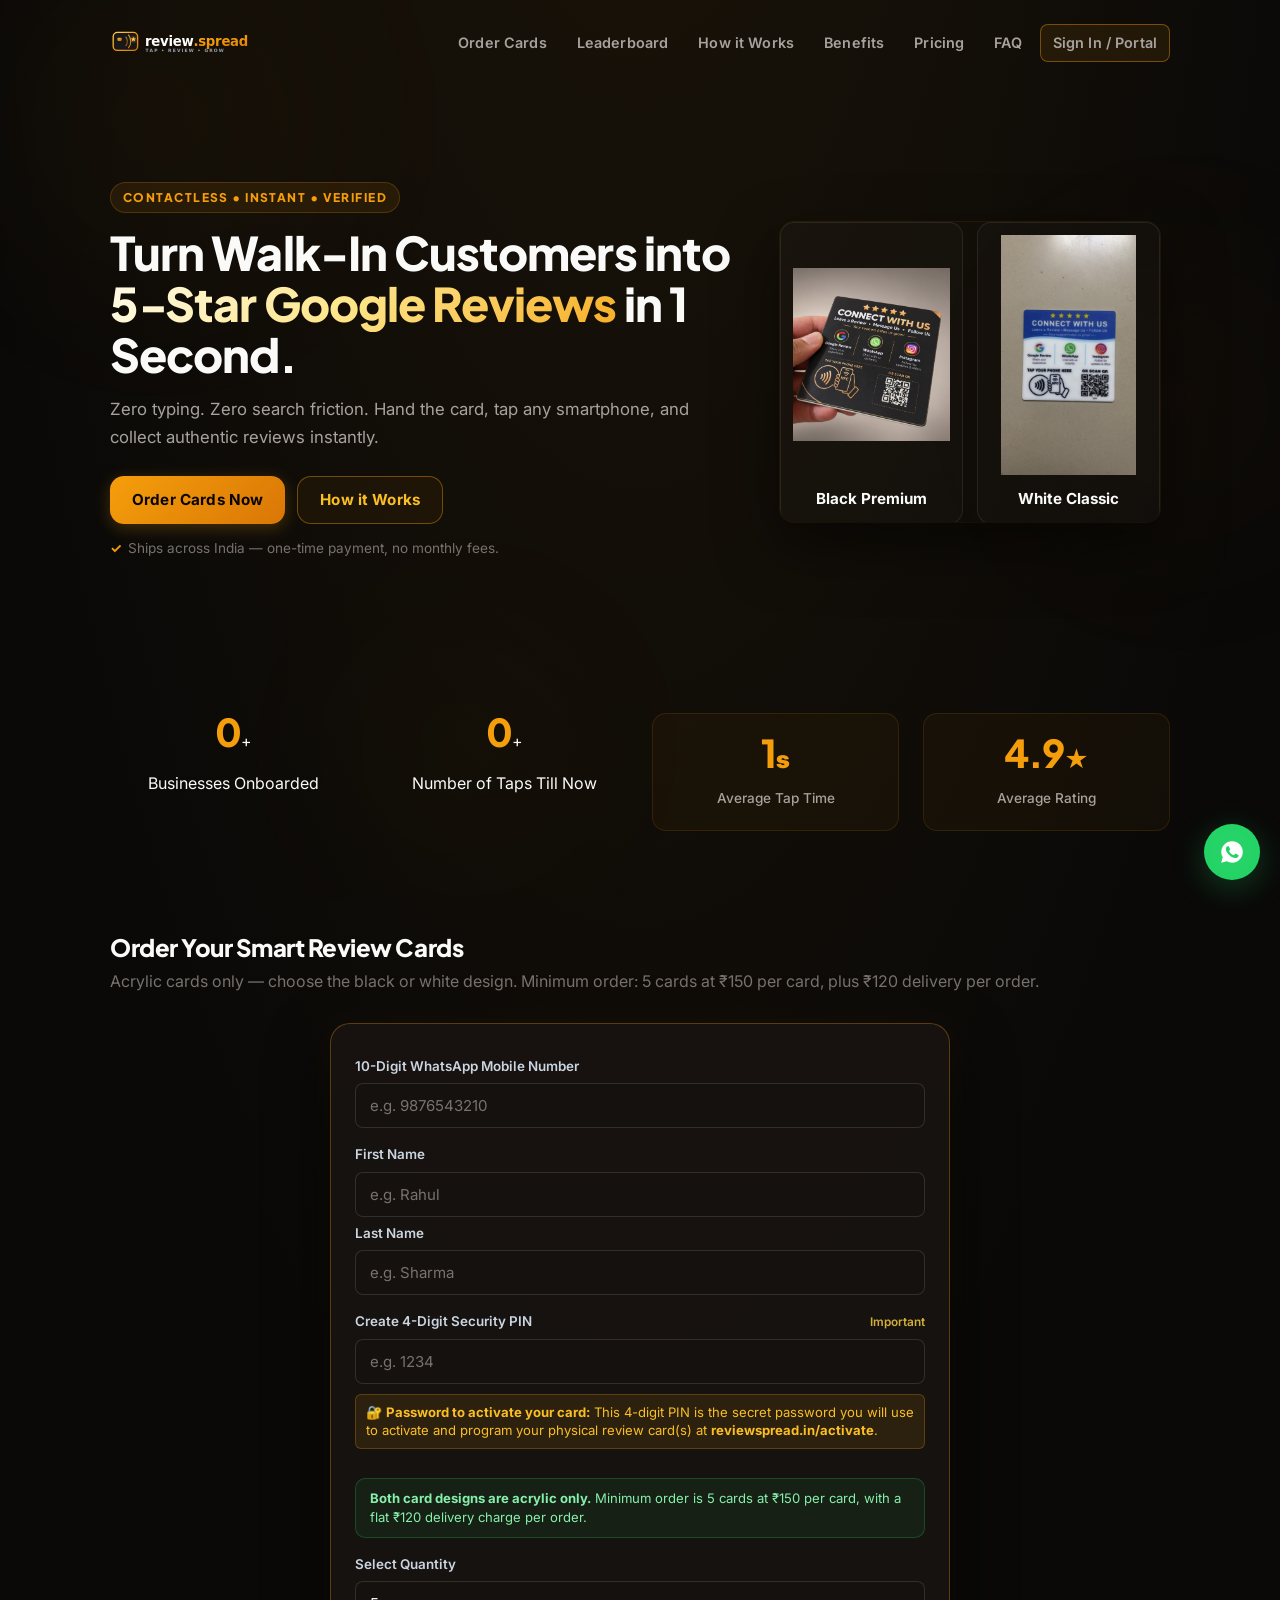
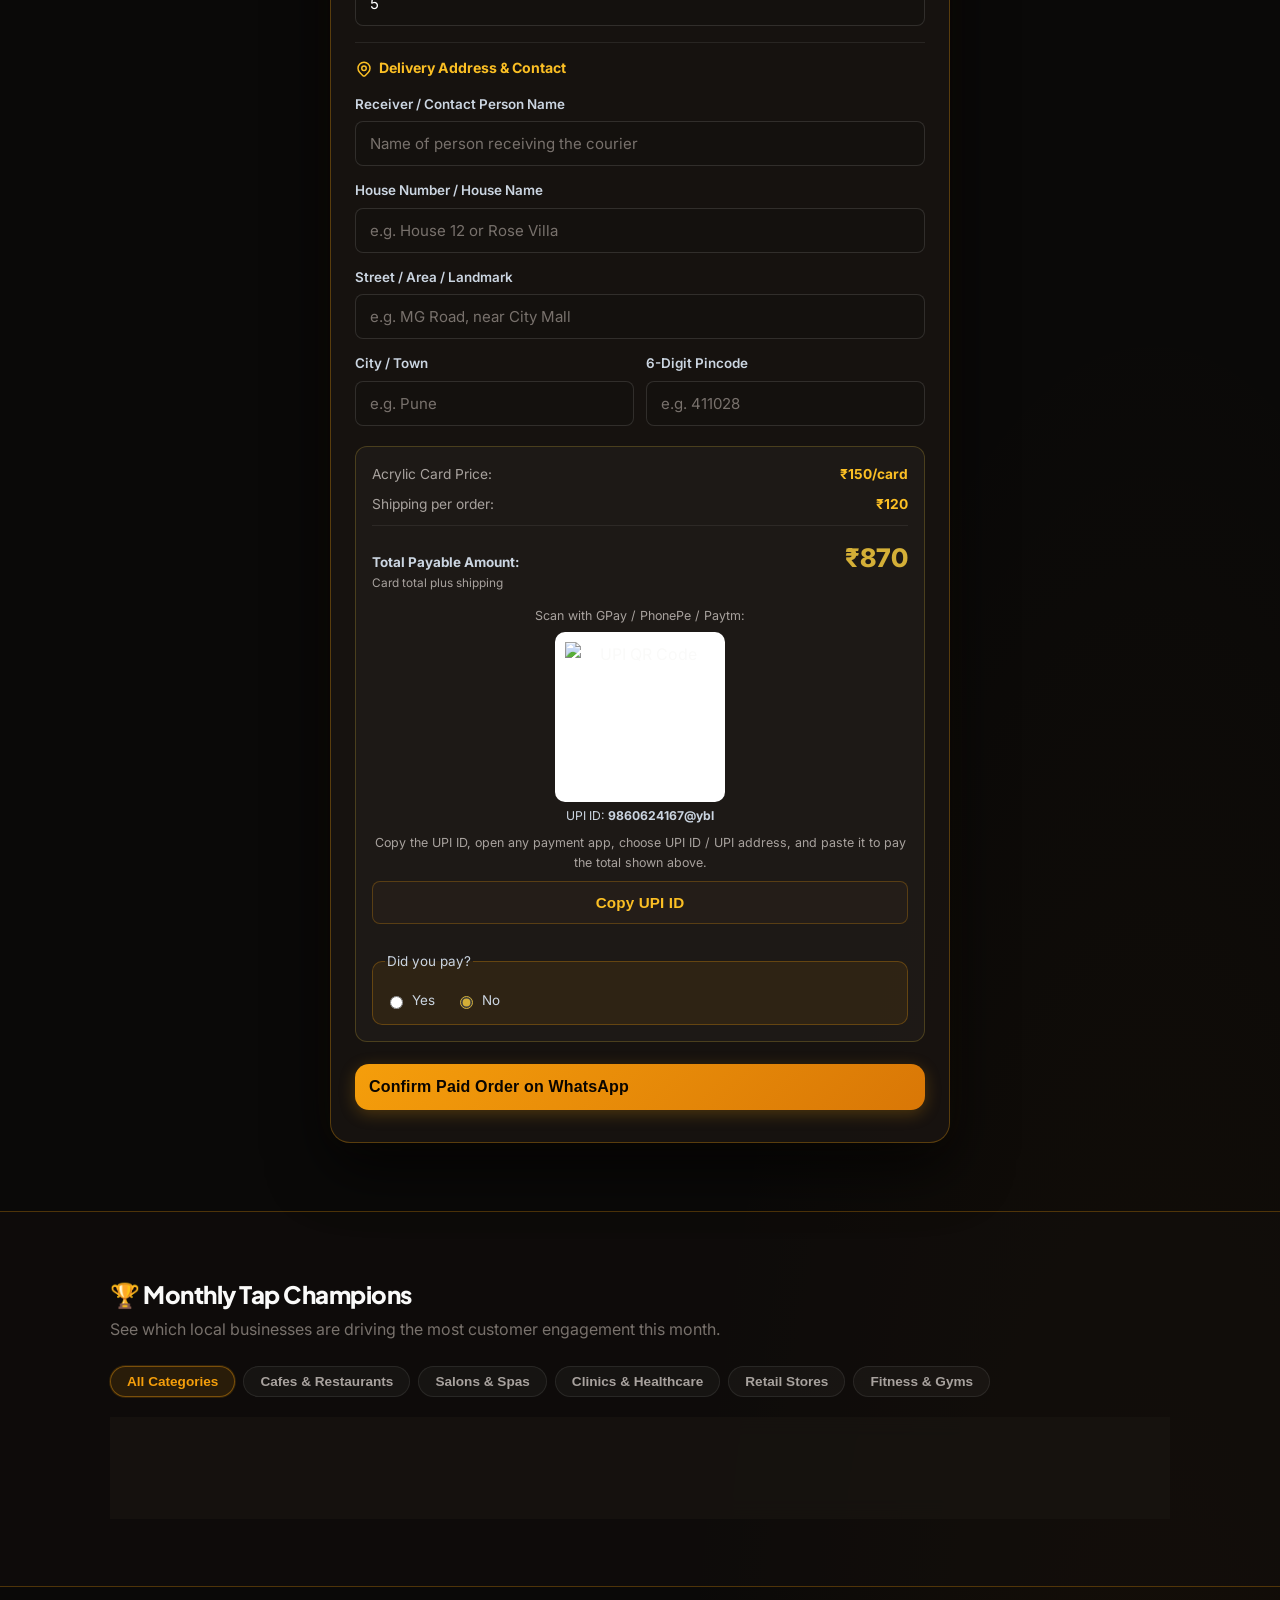
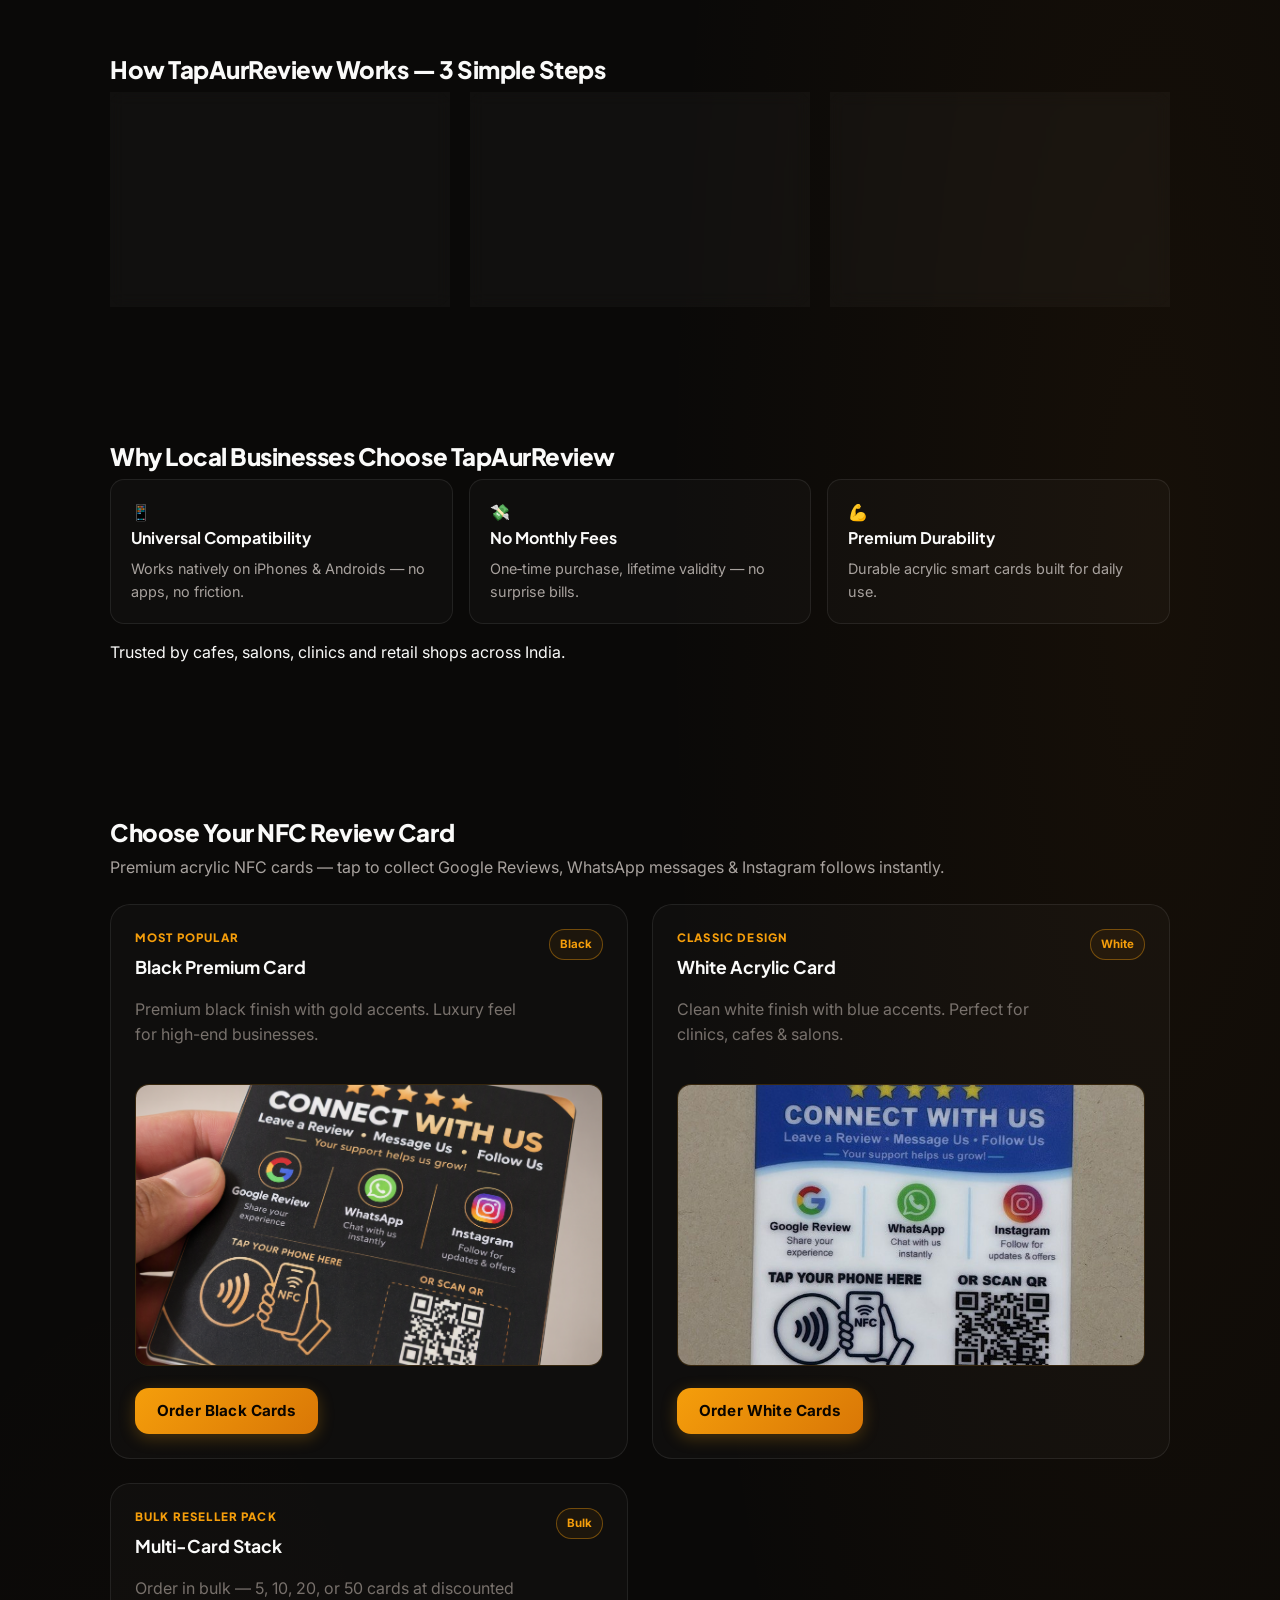
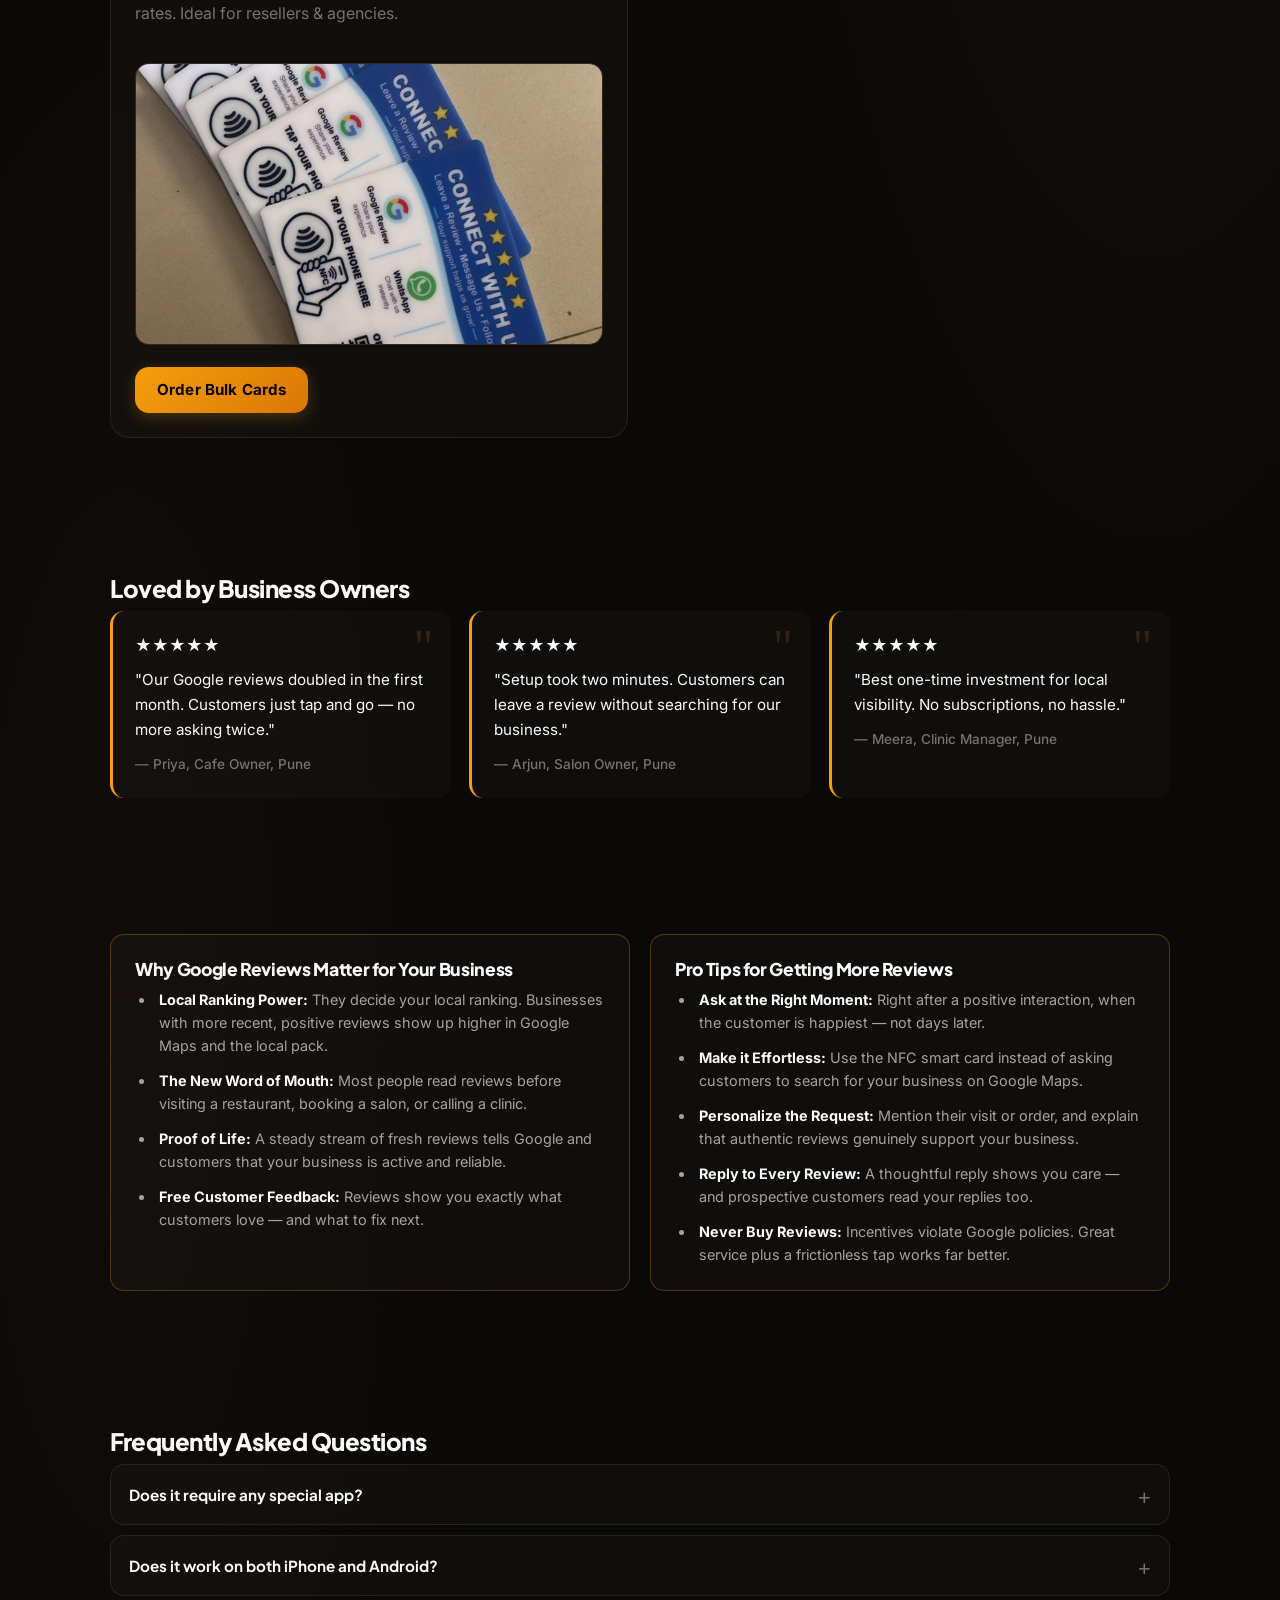
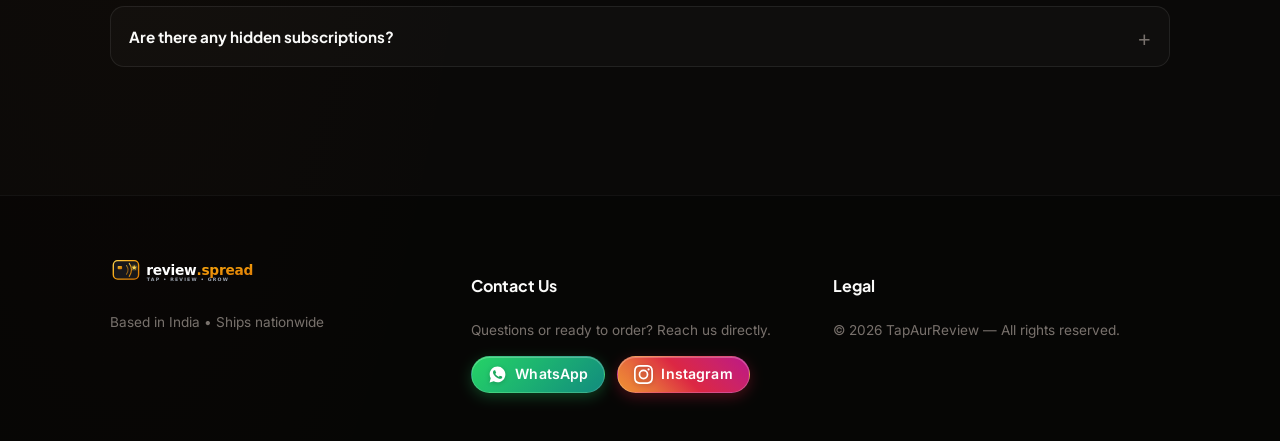
==== index.html @ edf014c9 "initial setup" ====
<!doctype html>
<html lang="en">
<head>
  <meta charset="utf-8" />
  <meta name="viewport" content="width=device-width,initial-scale=1" />
  <title>review.spread — Tap. Review. Spread.</title>
  <meta name="description" content="Contactless NFC smart cards that help customers leave Google Reviews in seconds. One-time purchase, works on iPhone & Android." />

  <!-- Google Fonts: Plus Jakarta Sans + Inter -->
  <link rel="preconnect" href="https://fonts.googleapis.com">
  <link rel="preconnect" href="https://fonts.gstatic.com" crossorigin>
  <link href="https://fonts.googleapis.com/css2?family=Plus+Jakarta+Sans:wght@400;600;700;800;900&family=Inter:wght@400;500;600;700&display=swap" rel="stylesheet">
  <link rel="stylesheet" href="css/styles.css?v=6">
  <link rel="icon" href="/assets/favicon.svg" type="image/svg+xml">

  <!-- Social / SEO -->
  <meta property="og:title" content="review.spread — Tap. Review. Spread." />
  <meta property="og:description" content="Contactless NFC smart cards for local businesses to get instant Google reviews." />
  <meta property="og:image" content="assets/black_card.webp" />
  <meta name="theme-color" content="#030712">
  <script src="/js/config.js"></script>
</head>
<body>
  <div class="bg-blobs" aria-hidden="true">
    <span class="blob blob-a"></span>
    <span class="blob blob-b"></span>
    <span class="blob blob-c"></span>
  </div>

  <header id="site-header" class="header" role="banner">
    <div class="container header-inner">
      <a class="logo" href="#hero" aria-label="review.spread — Tap. Review. Spread.">
        <img src="/assets/reviewspread-logo.svg" alt="review.spread" class="logo-img">
      </a>

      <nav class="nav" aria-label="Main navigation">
        <button id="nav-toggle" class="nav-toggle" aria-expanded="false" aria-label="Toggle menu">
          <span class="hamburger"></span>
        </button>

        <ul class="nav-list" id="nav-list">
          <li><a href="#order">Order Cards</a></li>
          <li><a href="#leaderboard">Leaderboard</a></li>
          <li><a href="#how-it-works">How it Works</a></li>
          <li><a href="#benefits">Benefits</a></li>
          <li><a href="#pricing">Pricing</a></li>
          <li><a href="#faq">FAQ</a></li>
          <li><a class="btn btn-cta" id="contact-cta" href="/reseller">Sign In / Portal</a></li>
        </ul>
      </nav>
    </div>
  </header>

  <main id="main" class="main">
    <!-- HERO -->
    <section id="hero" class="hero">
      <div class="container hero-grid">
        <div class="hero-content">
          <p class="eyebrow">Contactless • Instant • Verified</p>
          <h1 class="hero-title">Turn Walk-In Customers into <span class="gradient-text">5‑Star Google Reviews</span> in 1 Second.</h1>
          <p class="hero-lead">Zero typing. Zero search friction. Hand the card, tap any smartphone, and collect authentic reviews instantly.</p>
          
          <div class="hero-ctas">
            <a class="btn btn-primary" id="hero-order" href="#order">Order Cards Now</a>
            <a class="btn btn-outline" href="#how-it-works">How it Works</a>
          </div>

          <p class="micro">Ships across India — one-time payment, no monthly fees.</p>
        </div>

        <div class="hero-banner">
          <div class="card-showcase card-showcase--hero" aria-label="NFC Review Card previews">
            <div class="card-showcase-slide">
              <img src="assets/black_card.webp" alt="Black premium NFC review card held in hand">
              <strong>Black Premium</strong>
            </div>
            <div class="card-showcase-slide">
              <img src="assets/photo_2026-11-19_19-10-09.jpg" alt="White acrylic NFC review card">
              <strong>White Classic</strong>
            </div>
          </div>
        </div>
      </div>
    </section>

    <!-- STATS -->
    <section class="section stats">
      <div class="container stats-grid">
        <div>
          <span class="stat-number" id="stat-biz" data-target="0">0</span><span>+</span>
          <p>Businesses Onboarded</p>
        </div>
        <div>
          <span class="stat-number" id="stat-taps" data-target="0">0</span><span>+</span>
          <p>Number of Taps Till Now</p>
        </div>
        <div class="stat reveal">
          <span class="stat-number" data-target="1">0</span><span class="stat-suffix">s</span>
          <p>Average Tap Time</p>
        </div>
        <div class="stat reveal">
          <span class="stat-number" data-target="4.9" data-decimal="1">0</span><span class="stat-suffix">★</span>
          <p>Average Rating</p>
        </div>
      </div>
    </section>

    <!-- DIRECT ORDER CARD SECTION (ACRYLIC CARDS + SHIPPING) -->
    <section id="order" class="section order" style="padding-top: 10px;">
      <div class="container">
        <h2 class="reveal">Order Your Smart Review Cards</h2>
        <p class="muted reveal">Acrylic cards only — choose the black or white design. Minimum order: 5 cards at ₹150 per card, plus ₹120 delivery per order.</p>

        <div class="card reveal" style="max-width: 620px; margin: 28px auto 0; background: rgba(24, 20, 17, 0.92); border: 1px solid rgba(245, 158, 11, 0.3); border-radius: 20px; padding: 32px 24px; box-shadow: 0 24px 60px rgba(0, 0, 0, 0.7), 0 0 35px rgba(245, 158, 11, 0.05);">
          
          <form id="homeOrderForm" style="display: grid; gap: 16px; text-align: left;">
            
            <div style="display: flex; flex-direction: column; gap: 6px;">
              <label style="font-size: 0.84rem; font-weight: 600; color: #cbd5e1;">10-Digit WhatsApp Mobile Number</label>
              <input type="tel" id="orderCustPhone" placeholder="e.g. 9876543210" maxlength="10" required style="width: 100%; background: #14110e; border: 1px solid rgba(255, 255, 255, 0.12); border-radius: 8px; padding: 12px 14px; color: #fff; font-size: 0.94rem; outline: none;">
              <!-- Live Database Verification Message -->
              <div id="phoneFeedback" style="font-size: 0.82rem; font-weight: 600; display: none; margin-top: 2px;"></div>
            </div>

            <div id="groupName" style="display: flex; flex-direction: column; gap: 6px;">
              <label for="orderCustFirstName" style="font-size: 0.84rem; font-weight: 600; color: #cbd5e1;">First Name</label>
              <input type="text" id="orderCustFirstName" placeholder="e.g. Rahul" autocomplete="given-name" required style="width: 100%; background: #14110e; border: 1px solid rgba(255, 255, 255, 0.12); border-radius: 8px; padding: 12px 14px; color: #fff; font-size: 0.94rem; outline: none;">
              <label for="orderCustLastName" style="font-size: 0.84rem; font-weight: 600; color: #cbd5e1;">Last Name</label>
              <input type="text" id="orderCustLastName" placeholder="e.g. Sharma" autocomplete="family-name" required style="width: 100%; background: #14110e; border: 1px solid rgba(255, 255, 255, 0.12); border-radius: 8px; padding: 12px 14px; color: #fff; font-size: 0.94rem; outline: none;">
            </div>

            <!-- 4-Digit Security PIN (Hidden if verified reseller) -->
            <div id="groupPin" style="display: flex; flex-direction: column; gap: 6px;">
              <div style="display: flex; justify-content: space-between; align-items: baseline;">
                <label style="font-size: 0.84rem; font-weight: 600; color: #cbd5e1;">Create 4-Digit Security PIN</label>
                <span style="font-size: 0.74rem; color: #d4af37; font-weight: 600;">Important</span>
              </div>
              <input type="password" id="orderCustPin" placeholder="e.g. 1234" maxlength="4" inputmode="numeric" required style="width: 100%; background: #14110e; border: 1px solid rgba(255, 255, 255, 0.12); border-radius: 8px; padding: 12px 14px; color: #fff; font-size: 0.94rem; outline: none;">
              <p style="font-size: 0.82rem; color: #fbbf24; background: rgba(245, 158, 11, 0.1); border: 1px solid rgba(245, 158, 11, 0.25); border-radius: 6px; padding: 8px 10px; margin-top: 4px; line-height: 1.4;">
                🔐 <strong>Password to activate your card:</strong> This 4-digit PIN is the secret password you will use to activate and program your physical review card(s) at <strong>reviewspread.in/activate</strong>.
              </p>
            </div>

            <!-- Order pricing -->
            <div style="background: rgba(34, 197, 94, 0.08); border: 1px solid rgba(34, 197, 94, 0.25); border-radius: 10px; padding: 10px 14px; font-size: 0.82rem; color: #86efac; line-height: 1.45;">
              <strong>Both card designs are acrylic only.</strong> Minimum order is 5 cards at ₹150 per card, with a flat ₹120 delivery charge per order.
            </div>

            <div style="display: flex; flex-direction: column; gap: 6px;">
              <label style="font-size: 0.84rem; font-weight: 600; color: #cbd5e1;">Select Quantity</label>
              <input type="number" id="orderPackSelect" min="5" step="1" value="5" required style="width: 100%; background: #14110e; border: 1px solid rgba(255, 255, 255, 0.12); border-radius: 8px; padding: 12px 14px; color: #fff; font-size: 0.94rem; outline: none;">
            </div>

            <!-- SEPARATE SHIPPING DETAILS -->
            <div style="border-top: 1px solid rgba(255, 255, 255, 0.08); padding-top: 14px; display: grid; gap: 14px;">
              <div style="font-size: 0.88rem; font-weight: 700; color: #fbbf24; display: flex; align-items: center; gap: 6px;">
                <svg width="18" height="18" fill="none" viewBox="0 0 24 24" stroke="currentColor">
                  <path stroke-linecap="round" stroke-linejoin="round" stroke-width="2" d="M17.657 16.657L13.414 20.9a1.998 1.998 0 01-2.827 0l-4.244-4.243a8 8 0 1111.314 0z" />
                  <path stroke-linecap="round" stroke-linejoin="round" stroke-width="2" d="M15 11a3 3 0 11-6 0 3 3 0 016 0z" />
                </svg>
                Delivery Address & Contact
              </div>

              <!-- Line 1: Receiver Name -->
              <div style="display: flex; flex-direction: column; gap: 6px;">
                <label style="font-size: 0.84rem; font-weight: 600; color: #cbd5e1;">Receiver / Contact Person Name</label>
                <input type="text" id="orderShipName" placeholder="Name of person receiving the courier" required style="width: 100%; background: #14110e; border: 1px solid rgba(255, 255, 255, 0.12); border-radius: 8px; padding: 12px 14px; color: #fff; font-size: 0.94rem; outline: none;">
              </div>

              <div style="display: flex; flex-direction: column; gap: 6px;">
                <label for="orderShipHouse" style="font-size: 0.84rem; font-weight: 600; color: #cbd5e1;">House Number / House Name</label>
                <input type="text" id="orderShipHouse" placeholder="e.g. House 12 or Rose Villa" autocomplete="address-line1" required style="width: 100%; background: #14110e; border: 1px solid rgba(255, 255, 255, 0.12); border-radius: 8px; padding: 12px 14px; color: #fff; font-size: 0.94rem; outline: none;">
              </div>

              <!-- Street / Building / Shop Address -->
              <div style="display: flex; flex-direction: column; gap: 6px;">
                <label for="orderShipAddress" style="font-size: 0.84rem; font-weight: 600; color: #cbd5e1;">Street / Area / Landmark</label>
                <input type="text" id="orderShipAddress" placeholder="e.g. MG Road, near City Mall" autocomplete="address-line2" required style="width: 100%; background: #14110e; border: 1px solid rgba(255, 255, 255, 0.12); border-radius: 8px; padding: 12px 14px; color: #fff; font-size: 0.94rem; outline: none;">
              </div>

              <!-- Line 3 & 4: City and 6-Digit Pincode -->
              <div style="display: grid; grid-template-columns: 1fr 1fr; gap: 12px;">
                <div style="display: flex; flex-direction: column; gap: 6px;">
                  <label style="font-size: 0.84rem; font-weight: 600; color: #cbd5e1;">City / Town</label>
                  <input type="text" id="orderShipCity" placeholder="e.g. Pune" required style="width: 100%; min-width: 0; background: #14110e; border: 1px solid rgba(255, 255, 255, 0.12); border-radius: 8px; padding: 12px 14px; color: #fff; font-size: 0.94rem; outline: none;">
                </div>
                <div style="display: flex; flex-direction: column; gap: 6px;">
                  <label style="font-size: 0.84rem; font-weight: 600; color: #cbd5e1;">6-Digit Pincode</label>
                  <input type="tel" id="orderShipPincode" placeholder="e.g. 411028" maxlength="6" pattern="[0-9]{6}" required style="width: 100%; min-width: 0; background: #14110e; border: 1px solid rgba(255, 255, 255, 0.12); border-radius: 8px; padding: 12px 14px; color: #fff; font-size: 0.94rem; outline: none;">
                </div>
              </div>
            </div>

            <!-- Payment Breakdown & Dynamic UPI QR -->
            <div style="background: rgba(255, 255, 255, 0.03); border: 1px solid rgba(212, 175, 55, 0.25); border-radius: 12px; padding: 16px; margin-top: 4px;">
              
              <!-- Effective Rate Breakdown -->
              <div style="display: flex; justify-content: space-between; align-items: center; margin-bottom: 8px; font-size: 0.86rem;">
                <span style="color: #a8a29e;">Acrylic Card Price:</span>
                <strong id="homeOrderRateNote" style="color: #fbbf24;">₹150/card</strong>
              </div>

              <!-- Delivery Status Line -->
              <div style="display: flex; justify-content: space-between; align-items: center; margin-bottom: 12px; padding-bottom: 10px; border-bottom: 1px solid rgba(255, 255, 255, 0.07); font-size: 0.86rem;">
                <span style="color: #a8a29e;">Shipping per order:</span>
                <strong style="color: #fbbf24;">₹120</strong>
              </div>

              <!-- Total Payable Amount -->
              <div style="display: flex; justify-content: space-between; align-items: baseline; margin-bottom: 12px;">
                <div>
                  <span style="font-size: 0.84rem; font-weight: 700; color: #cbd5e1;">Total Payable Amount:</span>
                  <div style="font-size: 0.74rem; color: #a8a29e;">Card total plus shipping</div>
                </div>
                <div id="homeOrderAmount" style="font-size: 1.6rem; font-weight: 800; color: #d4af37;">₹870</div>
              </div>

              <!-- UPI QR Display -->
              <div style="text-align: center; margin-bottom: 12px;">
                <p style="font-size: 0.78rem; color: #a8a29e; margin-bottom: 6px;">Scan with GPay / PhonePe / Paytm:</p>
                <div style="background: #fff; padding: 10px; border-radius: 10px; display: inline-block;">
                  <img id="homeUpiQr" style="width: 150px; height: 150px; display: block;" alt="UPI QR Code" src="">
                </div>
                <div style="font-size: 0.76rem; color: #cbd5e1; margin-top: 4px;">UPI ID: <strong id="homeUpiId">7620952720@ybl</strong></div>
                <p style="font-size: 0.78rem; color: #a8a29e; margin: 8px 0;">Copy the UPI ID, open any payment app, choose UPI ID / UPI address, and paste it to pay the total shown above.</p>
                <button type="button" id="btnCopyHomeUpiId" class="btn" style="width: 100%; background: #241d18; color: #fbbf24; font-weight: 700; padding: 12px; border: 1px solid rgba(245, 158, 11, 0.25); border-radius: 8px; justify-content: center;">
                  Copy UPI ID
                </button>
                <div id="homeUpiCopyFeedback" role="status" style="font-size: 0.78rem; color: #86efac; min-height: 1em;"></div>
              </div>

              <fieldset style="margin: 14px 0 0; padding: 12px; background: rgba(245, 158, 11, 0.08); border: 1px solid rgba(245, 158, 11, 0.28); border-radius: 10px; color: #cbd5e1; font-size: 0.84rem;">
                <legend>Did you pay?</legend>
                <div style="display: flex; gap: 20px; padding-top: 6px;">
                  <label style="display: inline-flex; align-items: center; gap: 6px;">
                    <input type="radio" name="homePaymentConfirmed" value="yes" style="accent-color: #d4af37;">
                    Yes
                  </label>
                  <label style="display: inline-flex; align-items: center; gap: 6px;">
                    <input type="radio" name="homePaymentConfirmed" value="no" checked style="accent-color: #d4af37;">
                    No
                  </label>
                </div>
              </fieldset>
            </div>

            <button type="submit" id="btnSubmitHomeOrder" class="btn btn-primary" disabled style="width: 100%; padding: 14px; font-size: 1rem; margin-top: 6px;">
              Confirm Paid Order on WhatsApp
            </button>

            <div id="homeOrderToast" style="display: none; padding: 10px; border-radius: 8px; font-size: 0.88rem; text-align: center; margin-top: 6px;"></div>

          </form>

        </div>
      </div>
    </section>

    <!-- LEADERBOARD -->
    <section id="leaderboard" class="section leaderboard-section">
      <div class="container">
        <h2 class="reveal">🏆 Monthly Tap Champions</h2>
        <p class="muted reveal">See which local businesses are driving the most customer engagement this month.</p>

        <div class="leaderboard-filters reveal" id="lb-filters">
          <button class="filter-btn active" data-cat="All">All Categories</button>
          <button class="filter-btn" data-cat="Cafes & Restaurants">Cafes & Restaurants</button>
          <button class="filter-btn" data-cat="Salons & Spas">Salons & Spas</button>
          <button class="filter-btn" data-cat="Clinics & Healthcare">Clinics & Healthcare</button>
          <button class="filter-btn" data-cat="Retail Stores">Retail Stores</button>
          <button class="filter-btn" data-cat="Fitness & Gyms">Fitness & Gyms</button>
        </div>

        <div class="leaderboard-table-wrapper reveal">
          <table class="leaderboard-table">
            <thead>
              <tr>
                <th>Rank</th>
                <th>Business Name</th>
                <th>City</th>
                <th>Category</th>
                <th>Taps This Month</th>
              </tr>
            </thead>
            <tbody id="leaderboard-body">
              <tr>
                <td colspan="5" style="text-align: center; color: var(--muted);">Loading monthly champions...</td>
              </tr>
            </tbody>
          </table>
        </div>
      </div>
    </section>

    <!-- HOW IT WORKS -->
    <section id="how-it-works" class="section how-it-works">
      <div class="container">
        <h2 class="reveal">How review.spread Works — 3 Simple Steps</h2>
        <div class="steps-grid">
          <article class="step reveal">
            <div class="step-icon" aria-hidden="true">📳</div>
            <h3>Tap</h3>
            <p>Customer taps their iPhone or Android on the card. No apps, no hassle.</p>
          </article>

          <article class="step reveal">
            <div class="step-icon" aria-hidden="true">🚀</div>
            <h3>Launch</h3>
            <p>A direct Google Review page opens instantly, ready for the customer to share their experience.</p>
          </article>

          <article class="step reveal">
            <div class="step-icon" aria-hidden="true">📈</div>
            <h3>Rank</h3>
            <p>More authentic reviews → better Google Maps ranking → more local footfall and sales.</p>
          </article>
        </div>
      </div>
    </section>

    <!-- BENEFITS -->
    <section id="benefits" class="section benefits">
      <div class="container">
        <h2 class="reveal">Why Local Businesses Choose review.spread</h2>
        <div class="features-grid">
          <div class="feature reveal">
            <div class="feature-icon">📱</div>
            <h3>Universal Compatibility</h3>
            <p>Works natively on iPhones & Androids — no apps, no friction.</p>
          </div>

          <div class="feature reveal">
            <div class="feature-icon">💸</div>
            <h3>No Monthly Fees</h3>
            <p>One‑time purchase, lifetime validity — no surprise bills.</p>
          </div>

          <div class="feature reveal">
            <div class="feature-icon">💪</div>
            <h3>Premium Durability</h3>
            <p>Durable acrylic smart cards built for daily use.</p>
          </div>
        </div>
        <p class="trust reveal">Trusted by cafes, salons, clinics and retail shops across India.</p>
      </div>
    </section>

    <!-- ACRYLIC CARD DESIGNS -->
    <section id="pricing" class="section pricing">
      <div class="container">
        <h2 class="reveal">Choose Your NFC Review Card</h2>
        <p class="pricing-intro muted reveal">Premium acrylic NFC cards — tap to collect Google Reviews, WhatsApp messages &amp; Instagram follows instantly.</p>

        <div class="pricing-products">
          <!-- Card 1: Black Premium -->
          <article class="product-panel reveal">
            <div class="product-copy">
              <div class="product-panel-heading">
                <div>
                  <p class="product-kicker">Most Popular</p>
                  <h3>Black Premium Card</h3>
                  <p class="muted">Premium black finish with gold accents. Luxury feel for high-end businesses.</p>
                </div>
                <span class="product-size">Black</span>
              </div>
              <div class="product-image">
                <img src="assets/black_card.webp" alt="Black premium NFC review card held in hand">
              </div>
              <a class="btn btn-primary" href="#order">Order Black Cards</a>
            </div>
          </article>

          <!-- Card 2: White Classic -->
          <article class="product-panel reveal">
            <div class="product-copy">
              <div class="product-panel-heading">
                <div>
                  <p class="product-kicker">Classic Design</p>
                  <h3>White Acrylic Card</h3>
                  <p class="muted">Clean white finish with blue accents. Perfect for clinics, cafes &amp; salons.</p>
                </div>
                <span class="product-size">White</span>
              </div>
              <div class="product-image">
                <img src="assets/photo_2026-11-19_19-10-09.jpg" alt="White acrylic NFC review card closeup">
              </div>
              <a class="btn btn-primary" href="#order">Order White Cards</a>
            </div>
          </article>

          <!-- Card 3: Bulk Stack -->
          <article class="product-panel reveal">
            <div class="product-copy">
              <div class="product-panel-heading">
                <div>
                  <p class="product-kicker">Bulk Reseller Pack</p>
                  <h3>Multi-Card Stack</h3>
                  <p class="muted">Order in bulk — 5, 10, 20, or 50 cards at discounted rates. Ideal for resellers &amp; agencies.</p>
                </div>
                <span class="product-size">Bulk</span>
              </div>
              <div class="product-image">
                <img src="assets/photo_2026-11-19_19-10-19.jpg" alt="Stack of multiple NFC review cards in bulk">
              </div>
              <a class="btn btn-primary" href="#order">Order Bulk Cards</a>
            </div>
          </article>
        </div>
      </div>
    </section>

    <!-- TESTIMONIALS -->
    <section id="testimonials" class="section testimonials">
      <div class="container">
        <h2 class="reveal">Loved by Business Owners</h2>
        <div class="testimonial-grid">
          <blockquote class="testimonial reveal">
            <div class="stars">★★★★★</div>
            <p>"Our Google reviews doubled in the first month. Customers just tap and go — no more asking twice."</p>
            <footer>— Priya, Cafe Owner, Pune</footer>
          </blockquote>

          <blockquote class="testimonial reveal">
            <div class="stars">★★★★★</div>
            <p>"Setup took two minutes. Customers can leave a review without searching for our business."</p>
            <footer>— Arjun, Salon Owner, Pune</footer>
          </blockquote>

          <blockquote class="testimonial reveal">
            <div class="stars">★★★★★</div>
            <p>"Best one-time investment for local visibility. No subscriptions, no hassle."</p>
            <footer>— Meera, Clinic Manager, Pune</footer>
          </blockquote>
        </div>
      </div>
    </section>

    <!-- WHY GOOGLE REVIEWS MATTER & TIPS -->
    <section class="section guide-section">
      <div class="container">
        <div class="guide-grid">
          <div class="guide-card reveal">
            <h2>Why Google Reviews Matter for Your Business</h2>
            <ul class="guide-list">
              <li>
                <strong>Local Ranking Power:</strong> They decide your local ranking. Businesses with more recent, positive reviews show up higher in Google Maps and the local pack.
              </li>
              <li>
                <strong>The New Word of Mouth:</strong> Most people read reviews before visiting a restaurant, booking a salon, or calling a clinic.
              </li>
              <li>
                <strong>Proof of Life:</strong> A steady stream of fresh reviews tells Google and customers that your business is active and reliable.
              </li>
              <li>
                <strong>Free Customer Feedback:</strong> Reviews show you exactly what customers love — and what to fix next.
              </li>
            </ul>
          </div>

          <div class="guide-card reveal">
            <h2>Pro Tips for Getting More Reviews</h2>
            <ul class="guide-list">
              <li>
                <strong>Ask at the Right Moment:</strong> Right after a positive interaction, when the customer is happiest — not days later.
              </li>
              <li>
                <strong>Make it Effortless:</strong> Use the NFC smart card instead of asking customers to search for your business on Google Maps.
              </li>
              <li>
                <strong>Personalize the Request:</strong> Mention their visit or order, and explain that authentic reviews genuinely support your business.
              </li>
              <li>
                <strong>Reply to Every Review:</strong> A thoughtful reply shows you care — and prospective customers read your replies too.
              </li>
              <li>
                <strong>Never Buy Reviews:</strong> Incentives violate Google policies. Great service plus a frictionless tap works far better.
              </li>
            </ul>
          </div>
        </div>
      </div>
    </section>

    <!-- FAQ -->
    <section id="faq" class="section faq">
      <div class="container">
        <h2 class="reveal">Frequently Asked Questions</h2>
        <div class="accordion" id="faq-accordion">
          <div class="accordion-item reveal">
            <button id="faq1-toggle" class="accordion-toggle" aria-expanded="false" aria-controls="faq1">Does it require any special app?</button>
            <div id="faq1" class="accordion-panel" role="region" aria-labelledby="faq1-toggle">No. review.spread cards work natively with built-in NFC — no app downloads required.</div>
          </div>

          <div class="accordion-item reveal">
            <button id="faq2-toggle" class="accordion-toggle" aria-expanded="false" aria-controls="faq2">Does it work on both iPhone and Android?</button>
            <div id="faq2" class="accordion-panel" role="region" aria-labelledby="faq2-toggle">Yes. It works on modern iPhones and Android phones that support NFC.</div>
          </div>

          <div class="accordion-item reveal">
            <button id="faq3-toggle" class="accordion-toggle" aria-expanded="false" aria-controls="faq3">Are there any hidden subscriptions?</button>
            <div id="faq3" class="accordion-panel" role="region" aria-labelledby="faq3-toggle">No. review.spread is a one-time purchase with no monthly fees.</div>
          </div>
        </div>
      </div>
    </section>
  </main>

  <footer id="footer" class="footer" role="contentinfo">
    <div class="container footer-grid">
      <div>
        <a class="logo-footer" href="#hero" aria-label="review.spread home">
          <img src="/assets/reviewspread-logo.svg" alt="review.spread" class="logo-img small">
        </a>
        <p class="muted">Based in India • Ships nationwide</p>
      </div>

      <div>
        <h4>Contact Us</h4>
        <p class="muted">Questions or ready to order? Reach us directly.</p>
        <div class="footer-contact-actions">
          <a class="footer-contact-link whatsapp-link" href="https://wa.me/917620952720" target="_blank" rel="noopener" aria-label="Chat with us on WhatsApp" title="Chat on WhatsApp">
            <svg viewBox="0 0 24 24" aria-hidden="true"><path d="M12.04 2C6.58 2 2.13 6.45 2.13 11.91c0 1.75.46 3.45 1.33 4.95L2 22l5.28-1.39a9.9 9.9 0 0 0 4.76 1.21h.01c5.46 0 9.91-4.45 9.91-9.91 0-2.65-1.03-5.14-2.9-7.01A9.82 9.82 0 0 0 12.04 2Zm5.8 14.07c-.24.68-1.4 1.32-1.94 1.4-.5.08-1.12.11-1.8-.11-.42-.13-.96-.31-1.65-.6-2.9-1.25-4.8-4.17-4.94-4.36-.14-.19-1.18-1.57-1.18-3 0-1.42.75-2.12 1.02-2.41.26-.29.57-.36.76-.36.19 0 .38 0 .55.01.18.01.41-.07.64.49.24.58.81 2 .88 2.15.07.15.12.32.02.51-.1.19-.15.31-.29.48-.15.17-.31.38-.44.51-.15.15-.3.31-.13.6.17.29.76 1.25 1.63 2.02 1.12 1 2.06 1.31 2.35 1.46.29.15.46.13.63-.05.17-.19.72-.84.91-1.13.19-.29.38-.24.64-.14.26.1 1.66.78 1.94.92.29.15.48.22.55.34.07.13.07.72-.17 1.4Z"/></svg>
            <span>WhatsApp</span>
          </a>
          <a class="footer-contact-link instagram-link" href="https://www.instagram.com/tapaurreview?dmpr=MXJoZ21lMmU1YXRocA==" target="_blank" rel="noopener" aria-label="Follow Tap Aur Review on Instagram" title="Follow on Instagram">
            <svg viewBox="0 0 24 24" aria-hidden="true"><path d="M12 2.163c3.204 0 3.584.012 4.85.07 3.252.148 4.771 1.691 4.919 4.919.058 1.265.069 1.645.069 4.849 0 3.205-.012 3.584-.069 4.849-.149 3.225-1.664 4.771-4.919 4.919-1.266.058-1.644.07-4.85.07-3.204 0-3.584-.012-4.849-.07-3.26-.149-4.771-1.699-4.919-4.92-.058-1.265-.07-1.644-.07-4.849 0-3.204.013-3.583.07-4.849.149-3.227 1.664-4.771 4.919-4.919 1.266-.057 1.645-.069 4.849-.069zm0-2.163c-3.259 0-3.667.014-4.947.072-4.358.2-6.78 2.618-6.98 6.98-.059 1.281-.073 1.689-.073 4.948 0 3.259.014 3.668.072 4.948.2 4.358 2.618 6.78 6.98 6.98 1.281.058 1.689.072 4.948.072 3.259 0 3.668-.014 4.948-.072 4.354-.2 6.782-2.618 6.979-6.98.059-1.28.073-1.689.073-4.948 0-3.259-.014-3.667-.072-4.947-.196-4.354-2.617-6.78-6.979-6.98-1.281-.059-1.69-.073-4.949-.073zm0 5.838a6.162 6.162 0 1 0 0 12.324 6.162 6.162 0 0 0 0-12.324zm0 10.162a3.999 3.999 0 1 1 0-7.998 3.999 3.999 0 0 1 0 7.998zm6.406-11.845a1.44 1.44 0 1 0 0 2.881 1.44 1.44 0 0 0 0-2.881z"/></svg>
            <span>Instagram</span>
          </a>
        </div>
      </div>

      <div>
        <h4>Legal</h4>
        <p class="muted">© <span id="year"></span> review.spread — All rights reserved.</p>
      </div>
    </div>
  </footer>

  <a id="floating-wa" class="floating-wa" href="https://wa.me/917620952720" target="_blank" rel="noopener" aria-label="Chat with review.spread on WhatsApp">
    <svg width="26" height="26" viewBox="0 0 24 24" fill="#fff" aria-hidden="true"><path d="M12.04 2C6.58 2 2.13 6.45 2.13 11.91c0 1.75.46 3.45 1.33 4.95L2 22l5.28-1.39a9.9 9.9 0 0 0 4.76 1.21h.01c5.46 0 9.91-4.45 9.91-9.91 0-2.65-1.03-5.14-2.9-7.01A9.82 9.82 0 0 0 12.04 2Zm5.8 14.07c-.24.68-1.4 1.32-1.94 1.4-.5.08-1.12.11-1.8-.11-.42-.13-.96-.31-1.65-.6-2.9-1.25-4.8-4.17-4.94-4.36-.14-.19-1.18-1.57-1.18-3 0-1.42.75-2.12 1.02-2.41.26-.29.57-.36.76-.36.19 0 .38 0 .55.01.18.01.41-.07.64.49.24.58.81 2 .88 2.15.07.15.12.32.02.51-.1.19-.15.31-.29.48-.15.17-.31.38-.44.51-.15.15-.3.31-.13.6.17.29.76 1.25 1.63 2.02 1.12 1 2.06 1.31 2.35 1.46.29.15.46.13.63-.05.17-.19.72-.84.91-1.13.19-.29.38-.24.64-.14.26.1 1.66.78 1.94.92.29.15.48.22.55.34.07.13.07.72-.17 1.4Z"/></svg>
    <span class="wa-pulse" aria-hidden="true"></span>
  </a>

  <script src="https://cdn.jsdelivr.net/npm/@supabase/supabase-js@2"></script>
  <script src="js/config.js"></script>
  <script src="js/app.js" defer></script>

  <!-- DIRECT ORDER PROCESSING SCRIPT -->
  <script>
    (function() {
      const ADMIN_UPI_ID = window.CONFIG?.ADMIN_UPI_ID || '';
      const ADMIN_PHONE = window.CONFIG?.ADMIN_PHONE || '';

      const MIN_ORDER_QUANTITY = window.CONFIG?.MIN_ORDER_QTY || 5;
      const CARD_PRICE = window.CONFIG?.CARD_PRICE || 150;
      const SHIPPING_FEE = window.CONFIG?.SHIPPING_FEE || 120;

      const supabaseUrl = window.CONFIG?.SUPABASE_URL || '';
      const supabaseKey = window.CONFIG?.SUPABASE_KEY || '';
      const localSupabase = (window.supabase && supabaseUrl && supabaseKey) ? window.supabase.createClient(supabaseUrl, supabaseKey) : null;

      const groupName = document.getElementById('groupName');
      const groupPin = document.getElementById('groupPin');
      const custFirstName = document.getElementById('orderCustFirstName');
      const custLastName = document.getElementById('orderCustLastName');
      const custPin = document.getElementById('orderCustPin');
      const custPhone = document.getElementById('orderCustPhone');
      const phoneFeedback = document.getElementById('phoneFeedback');

      // Structured Shipping Inputs
      const shipNameInput = document.getElementById('orderShipName');
      const shipHouseInput = document.getElementById('orderShipHouse');
      const shipAddressInput = document.getElementById('orderShipAddress');
      const shipCityInput = document.getElementById('orderShipCity');
      const shipPincodeInput = document.getElementById('orderShipPincode');

      const packSelect = document.getElementById('orderPackSelect');
      const amountEl = document.getElementById('homeOrderAmount');
      const rateNoteEl = document.getElementById('homeOrderRateNote');
      const qrEl = document.getElementById('homeUpiQr');
      const copyUpiButton = document.getElementById('btnCopyHomeUpiId');
      const copyUpiFeedback = document.getElementById('homeUpiCopyFeedback');
      const paymentOptions = document.querySelectorAll('input[name="homePaymentConfirmed"]');
      const form = document.getElementById('homeOrderForm');
      const submitBtn = document.getElementById('btnSubmitHomeOrder');
      const toast = document.getElementById('homeOrderToast');

      let isPartnerVerified = false;
      let verifiedPartnerName = '';
      let isShipNameManuallyEdited = false;
      let partnerLookupStatus = 'incomplete';
      let verifiedPhone = '';
      let partnerLookupSequence = 0;
      let lastQuotedTotal = null;

      function getOrderTotal(quantity) {
        return quantity * CARD_PRICE + SHIPPING_FEE;
      }

      function getCustomerName() {
        return `${custFirstName.value.trim()} ${custLastName.value.trim()}`.trim();
      }

      function hasConfirmedPayment() {
        return document.querySelector('input[name="homePaymentConfirmed"]:checked')?.value === 'yes';
      }

      function selectPaymentNo() {
        const noOption = document.querySelector('input[name="homePaymentConfirmed"][value="no"]');
        if (noOption) noOption.checked = true;
      }

      function updatePricing() {
        const qty = Number(packSelect.value);
        if (!Number.isInteger(qty) || qty < MIN_ORDER_QUANTITY) {
          amountEl.textContent = '—';
          qrEl.removeAttribute('src');
          lastQuotedTotal = null;
          selectPaymentNo();
          updateSubmitAvailability();
          return;
        }

        const total = getOrderTotal(qty);
        if (lastQuotedTotal !== null && lastQuotedTotal !== total) {
          selectPaymentNo();
        }
        lastQuotedTotal = total;
        amountEl.textContent = `₹${total.toLocaleString('en-IN')}`;
        rateNoteEl.textContent = `₹${CARD_PRICE}/card`;

        const brand = window.CONFIG?.BRAND_NAME || 'review.spread';
        const nameVal = verifiedPartnerName || getCustomerName() || 'Customer';
        const note = encodeURIComponent(`${brand} ${qty} Cards - ${nameVal}`);
        const upiUri = `upi://pay?pa=${ADMIN_UPI_ID}&pn=${encodeURIComponent(brand)}&am=${total}&cu=INR&tn=${note}`;
        qrEl.src = `https://api.qrserver.com/v1/create-qr-code/?size=180x180&margin=2&data=${encodeURIComponent(upiUri)}`;
        updateSubmitAvailability();
      }

      function updateSubmitAvailability() {
        const partnerStatusReady = partnerLookupStatus === 'new' || partnerLookupStatus === 'registered';
        submitBtn.disabled = !hasConfirmedPayment() || !partnerStatusReady;
      }

      function showNewCustomerFields() {
        groupPin.style.display = 'flex';
        custPin.setAttribute('required', 'true');
        groupName.style.display = 'flex';
        custFirstName.setAttribute('required', 'true');
        custLastName.setAttribute('required', 'true');
      }

      function showRegisteredPartner(name) {
        groupPin.style.display = 'none';
        custPin.removeAttribute('required');
        custPin.value = '';
        groupName.style.display = 'none';
        custFirstName.removeAttribute('required');
        custLastName.removeAttribute('required');
        verifiedPartnerName = name;
        isPartnerVerified = true;
        if (!isShipNameManuallyEdited) {
          shipNameInput.value = name;
        }
      }

      async function validatePartnerPhone() {
        const requestSequence = ++partnerLookupSequence;
        const rawDigits = custPhone.value.replace(/\D/g, '');
        const cleanPhone = rawDigits.slice(-10);
        const wasRegistered = partnerLookupStatus === 'registered';
        if (wasRegistered) {
          custFirstName.value = '';
          custLastName.value = '';
          verifiedPartnerName = '';
          if (!isShipNameManuallyEdited) shipNameInput.value = '';
        }
        isPartnerVerified = false;
        verifiedPhone = '';
        if (rawDigits.length !== 10) {
          partnerLookupStatus = 'incomplete';
          showNewCustomerFields();
          phoneFeedback.style.display = 'block';
          phoneFeedback.style.color = '#94a3b8';
          phoneFeedback.textContent = 'Enter a 10-digit number to check for an existing partner account.';
          updateSubmitAvailability();
          return;
        }

        partnerLookupStatus = 'checking';
        showNewCustomerFields();
        updateSubmitAvailability();
        phoneFeedback.style.display = 'block';
        phoneFeedback.style.color = '#38bdf8';
        phoneFeedback.textContent = 'Checking partner records...';

        let result;
        try {
          result = await localSupabase.rpc('check_reseller_phone', {
            p_phone: cleanPhone
          });
        } catch (error) {
          if (requestSequence !== partnerLookupSequence) return;
          isPartnerVerified = false;
          verifiedPartnerName = '';
          verifiedPhone = '';
          partnerLookupStatus = 'error';
          phoneFeedback.style.color = '#f87171';
          phoneFeedback.textContent = 'Could not check partner records. Please try entering the number again.';
          updateSubmitAvailability();
          return;
        }

        if (requestSequence !== partnerLookupSequence) return;

        const { data, error } = result;
        if (error || typeof data?.exists !== 'boolean') {
          isPartnerVerified = false;
          verifiedPartnerName = '';
          verifiedPhone = '';
          partnerLookupStatus = 'error';
          phoneFeedback.style.color = '#f87171';
          phoneFeedback.textContent = error?.message || 'Could not verify this number. Please try again.';
        } else if (data.exists) {
          if (typeof data.name !== 'string' || !data.name.trim()) {
            isPartnerVerified = false;
            verifiedPartnerName = '';
            verifiedPhone = '';
            partnerLookupStatus = 'error';
            phoneFeedback.style.color = '#f87171';
            phoneFeedback.textContent = 'Partner account found, but its name could not be loaded. Please contact support.';
          } else {
            partnerLookupStatus = 'registered';
            verifiedPhone = cleanPhone;
            showRegisteredPartner(data.name.trim());
            phoneFeedback.style.color = '#4ade80';
            phoneFeedback.textContent = `✓ Partner account found for ${data.name}. Your saved account will be used; no new PIN is needed.`;
            updatePricing();
          }
        } else {
          verifiedPartnerName = '';
          partnerLookupStatus = 'new';
          showNewCustomerFields();
          phoneFeedback.style.color = '#fbbf24';
          phoneFeedback.textContent = 'No partner account found. Enter your name and create a 4-digit activation PIN.';
        }
        updateSubmitAvailability();
      }

      custPhone.addEventListener('input', validatePartnerPhone);

      function handleCustomerNameInput() {
        updatePricing();
        if (partnerLookupStatus !== 'registered' && !isShipNameManuallyEdited) {
          shipNameInput.value = getCustomerName();
        }
      }

      custFirstName.addEventListener('input', handleCustomerNameInput);
      custLastName.addEventListener('input', handleCustomerNameInput);

      shipNameInput.addEventListener('input', () => {
        isShipNameManuallyEdited = true;
      });

      packSelect.addEventListener('input', updatePricing);
      paymentOptions.forEach((option) => option.addEventListener('change', updateSubmitAvailability));
      copyUpiButton.addEventListener('click', async () => {
        try {
          if (navigator.clipboard && navigator.clipboard.writeText) {
            await navigator.clipboard.writeText(ADMIN_UPI_ID);
          } else {
            const input = document.createElement('textarea');
            input.value = ADMIN_UPI_ID;
            input.setAttribute('readonly', '');
            input.style.position = 'fixed';
            input.style.opacity = '0';
            document.body.appendChild(input);
            input.select();
            const copied = document.execCommand('copy');
            input.remove();
            if (!copied) throw new Error('Clipboard copy was rejected.');
          }
          copyUpiFeedback.textContent = 'UPI ID copied. Paste it into your payment app.';
        } catch (error) {
          copyUpiFeedback.textContent = `Could not copy automatically. Please copy this UPI ID manually: ${ADMIN_UPI_ID}`;
        }
      });
      updatePricing();

      // Submit Direct Order
      form.addEventListener('submit', async (e) => {
        e.preventDefault();
        const isExisting = partnerLookupStatus === 'registered';
        const name = isExisting ? verifiedPartnerName : getCustomerName();
        const phone = custPhone.value.trim().replace(/\D/g, '');
        const pin = custPin.value.trim();
        const qty = Number(packSelect.value);

        const shipName = shipNameInput.value.trim();
        const shipHouse = shipHouseInput.value.trim();
        const shipAddress = shipAddressInput.value.trim();
        const shipCity = shipCityInput.value.trim();
        const shipPincode = shipPincodeInput.value.trim().replace(/\D/g, '');

        if (!Number.isInteger(qty) || qty < MIN_ORDER_QUANTITY) {
          showMsg(`Please order at least ${MIN_ORDER_QUANTITY} cards.`, true);
          return;
        }

        if (!hasConfirmedPayment()) {
          showMsg('Please complete the UPI payment and confirm it before placing your order.', true);
          return;
        }

        const total = getOrderTotal(qty);

        if (!/^\d{10}$/.test(phone)) {
          showMsg('Please enter a valid 10-digit mobile number.', true);
          return;
        }

        if (partnerLookupStatus === 'checking' || partnerLookupStatus === 'incomplete' || partnerLookupStatus === 'error') {
          showMsg('Please wait for the phone number partner check to complete successfully.', true);
          return;
        }

        if (isExisting && (!isPartnerVerified || verifiedPhone !== phone)) {
          showMsg('The registered partner check does not match this phone number. Please check the number again.', true);
          return;
        }

        if (!isExisting && (pin.length !== 4 || !/^\d{4}$/.test(pin))) {
          showMsg('PIN must be exactly 4 digits.', true);
          return;
        }

        if (!shipName) {
          showMsg('Please enter the receiver / contact person name for delivery.', true);
          return;
        }

        if (!shipHouse) {
          showMsg('Please enter your house number or house name.', true);
          return;
        }

        if (!shipAddress) {
          showMsg('Please enter your street, area, or landmark.', true);
          return;
        }

        if (!shipCity) {
          showMsg('Please enter your city / town.', true);
          return;
        }

        if (shipPincode.length !== 6 || !/^\d{6}$/.test(shipPincode)) {
          showMsg('Please enter a valid 6-digit delivery pincode.', true);
          return;
        }

        const combinedShippingAddress = `${shipName}, ${shipHouse}, ${shipAddress}, ${shipCity} - ${shipPincode}`;

        submitBtn.disabled = true;
        submitBtn.textContent = 'Processing order...';
        showMsg('Placing your order...');

        let orderResult;
        try {
          orderResult = await localSupabase.rpc('place_direct_order', {
            p_is_existing: isExisting,
            p_name: name,
            p_phone: phone,
            p_pin: isExisting ? '' : pin,
            p_quantity: qty,
            p_notes: combinedShippingAddress,
            p_total_amount: total
          });
        } catch (error) {
          submitBtn.textContent = 'Confirm Paid Order on WhatsApp';
          updateSubmitAvailability();
          showMsg('Could not submit the order due to a connection problem. Please try again.', true);
          return;
        }

        updateSubmitAvailability();
        submitBtn.textContent = 'Confirm Paid Order on WhatsApp';

        const { data, error } = orderResult;
        if (error || !data?.success) {
          showMsg(data?.message || error?.message || 'Failed to place order.', true);
          return;
        }

        showMsg('Order received! Opening WhatsApp to confirm payment...');

        const partnerName = data.reseller_name || name || 'Customer';
        const brand = window.CONFIG?.BRAND_NAME || 'review.spread';
        const waMsg = `Hi ${brand},\nI just placed an order!\n\nPartner/Name: ${partnerName}\nPhone: ${phone}\nQuantity: ${qty} acrylic cards (₹${CARD_PRICE}/card)\nDelivery: ₹${SHIPPING_FEE} per order\nTotal Amount: ₹${total}\n\nShipping Address:\nReceiver: ${shipName}\nHouse Number / Name: ${shipHouse}\nStreet / Area / Landmark: ${shipAddress}\nCity: ${shipCity}\nPincode: ${shipPincode}\n\nPayment completed via UPI. Please confirm shipment.`;
        window.open(`https://wa.me/${ADMIN_PHONE}?text=${encodeURIComponent(waMsg)}`, '_blank', 'noopener');
      });

      function showMsg(msg, isErr = false) {
        toast.textContent = msg;
        toast.style.display = 'block';
        toast.style.border = isErr ? '1px solid rgba(239, 68, 68, 0.4)' : '1px solid rgba(34, 197, 94, 0.4)';
        toast.style.background = isErr ? 'rgba(239, 68, 68, 0.15)' : 'rgba(34, 197, 94, 0.15)';
        toast.style.color = isErr ? '#fca5a5' : '#86efac';
      }
    })();
  </script>
</body>
</html>
---- css/styles.css ----
/* ============================================================
   review.spread — Global Stylesheet  v6 (Dark Premium Redesign)
   Font: Plus Jakarta Sans (headings) + Inter (body)
   Fonts loaded via <link> in each HTML file for best performance
   ============================================================ */

/* ── Design Tokens ─────────────────────────────────────────── */
:root {
  --bg:         #0a0908;
  --bg2:        #120f0d;
  --surface:    #181411;
  --surface2:   #221d18;
  --border:     rgba(255,255,255,0.08);
  --border-gold:rgba(245,158,11,0.28);

  --text:       #fafaf9;
  --muted:      #78716c;
  --muted2:     #a8a29e;

  --gold:       #f59e0b;
  --gold-light: #fbbf24;
  --gold-glow:  rgba(245,158,11,0.22);
  --gold-glow2: rgba(245,158,11,0.10);

  --amber:      #d97706;
  --bronze:     #b45309;
  --copper:     #ea580c;

  --radius:     14px;
  --radius-sm:  8px;
  --radius-lg:  20px;
  --radius-xl:  28px;

  --glass:      rgba(255,255,255,0.03);
  --glass2:     rgba(255,255,255,0.055);
  --max-width:  1100px;
  --container-padding: 20px;

  font-family: 'Inter', system-ui, -apple-system, 'Segoe UI', Roboto, sans-serif;
  -webkit-font-smoothing: antialiased;
  -moz-osx-font-smoothing: grayscale;
}

/* ── Heading Font Override ──────────────────────────────────── */
h1, h2, h3, h4, h5, h6,
.hero-title, .eyebrow, .stat-number, .product-kicker {
  font-family: 'Plus Jakarta Sans', 'Inter', system-ui, sans-serif;
}

/* ── Reset ─────────────────────────────────────────────────── */
*, *::before, *::after { box-sizing: border-box; }
html, body { min-height: 100%; overflow-x: hidden; }
body {
  margin: 0;
  background: var(--bg);
  background-image:
    radial-gradient(ellipse 90% 60% at 50% -15%, rgba(245,158,11,0.09) 0%, transparent 65%),
    radial-gradient(ellipse 70% 50% at 90% 55%, rgba(217,119,6,0.06) 0%, transparent 55%),
    radial-gradient(ellipse 60% 40% at 10% 85%, rgba(180,83,9,0.04) 0%, transparent 50%);
  color: var(--text);
  line-height: 1.6;
  font-size: 16px;
}

/* ── Layout ─────────────────────────────────────────────────── */
.container {
  width: 100%;
  max-width: var(--max-width);
  margin: 0 auto;
  padding: 24px var(--container-padding);
}

/* ── Background Blobs ───────────────────────────────────────── */
.bg-blobs { display: block; position: fixed; inset: 0; pointer-events: none; overflow: hidden; z-index: 0; }
.blob { position: absolute; border-radius: 50%; filter: blur(90px); opacity: 0.28; animation: blob-float 22s ease-in-out infinite; }
.blob-a { width: 520px; height: 520px; background: radial-gradient(circle, rgba(245,158,11,0.18), transparent 70%); top: -140px; left: -100px; animation-duration: 24s; }
.blob-b { width: 480px; height: 480px; background: radial-gradient(circle, rgba(217,119,6,0.15), transparent 70%); top: 18%; right: -140px; animation-duration: 28s; animation-delay: -7s; }
.blob-c { width: 420px; height: 420px; background: radial-gradient(circle, rgba(251,191,36,0.12), transparent 70%); bottom: -60px; left: 20%; animation-duration: 22s; animation-delay: -4s; }

@keyframes blob-float {
  0%, 100% { transform: translate(0, 0) scale(1); }
  33%       { transform: translate(28px, -38px) scale(1.07); }
  66%       { transform: translate(-18px, 26px) scale(0.95); }
}

.container, .main, .header, .footer { position: relative; z-index: 1; }

/* ── HEADER ─────────────────────────────────────────────────── */
.header {
  position: sticky;
  top: 0;
  z-index: 60;
  background: transparent;
  transition: backdrop-filter .3s, background .3s, box-shadow .3s, padding .2s;
}
.header.scrolled {
  background: rgba(10,9,8,0.88);
  backdrop-filter: blur(20px) saturate(160%);
  -webkit-backdrop-filter: blur(20px) saturate(160%);
  box-shadow: 0 1px 0 rgba(245,158,11,0.10), 0 8px 32px rgba(0,0,0,0.6);
}
.header .header-inner {
  display: flex;
  align-items: center;
  justify-content: space-between;
}
body.no-scroll { overflow: hidden; }

/* ── Logo ───────────────────────────────────────────────────── */
.logo, .logo-footer { display: inline-flex; align-items: center; text-decoration: none; }
.logo-img { display: block; width: 170px; height: auto; aspect-ratio: 340 / 76; }
.logo-img.small { width: 176px; height: auto; }

/* ── NAV ────────────────────────────────────────────────────── */
.nav { position: relative; }
.nav-list { list-style: none; margin: 0; padding: 0; display: flex; gap: 6px; align-items: center; }
.nav-list a {
  color: var(--muted2);
  text-decoration: none;
  font-weight: 600;
  font-size: 0.9rem;
  letter-spacing: 0.01em;
  padding: 6px 12px;
  border-radius: 8px;
  transition: color .2s, background .2s;
}
.nav-list a:hover { color: var(--text); background: rgba(255,255,255,0.05); }
.nav-toggle { display: none; background: none; border: 0; padding: 8px; color: var(--text); cursor: pointer; }
.hamburger { display: block; width: 20px; height: 2px; background: var(--text); position: relative; transition: background .2s; border-radius: 2px; }
.hamburger::after, .hamburger::before { content: ""; position: absolute; left: 0; right: 0; height: 2px; background: var(--text); transition: transform .25s; border-radius: 2px; }
.hamburger::before { top: -6px; }
.hamburger::after  { bottom: -6px; }

/* ── HERO ───────────────────────────────────────────────────── */
.hero { padding: 60px 0 48px; }
.hero-grid { display: grid; grid-template-columns: 1fr; gap: 36px; align-items: center; }

.eyebrow {
  display: inline-flex;
  align-items: center;
  gap: 8px;
  color: var(--gold);
  font-weight: 800;
  font-size: 0.75rem;
  letter-spacing: 0.12em;
  text-transform: uppercase;
  margin-bottom: 14px;
  padding: 5px 12px;
  background: rgba(245,158,11,0.09);
  border: 1px solid rgba(245,158,11,0.2);
  border-radius: 999px;
}

.hero-title {
  font-size: 1.75rem;
  margin: 0 0 16px;
  line-height: 1.1;
  font-weight: 900;
  letter-spacing: -0.02em;
  color: var(--text);
}

.gradient-text {
  background: linear-gradient(135deg, #fffbeb 0%, #fde68a 25%, #f59e0b 60%, #d97706 100%);
  background-size: 200% auto;
  -webkit-background-clip: text;
  background-clip: text;
  color: transparent;
  animation: gradient-shift 7s ease infinite;
}

@keyframes gradient-shift {
  0%   { background-position: 0% 50%; }
  50%  { background-position: 100% 50%; }
  100% { background-position: 0% 50%; }
}

.hero-lead { color: var(--muted2); margin: 0 0 24px; font-size: 1.05rem; line-height: 1.65; }
.hero-ctas { display: flex; gap: 12px; flex-wrap: wrap; }
.micro { color: var(--muted); font-size: 0.85rem; margin-top: 14px; display: flex; align-items: center; gap: 6px; }
.micro::before { content: "✓"; color: var(--gold); font-weight: 700; }

/* ── Buttons ─────────────────────────────────────────────────── */
.btn {
  position: relative;
  display: inline-flex;
  align-items: center;
  gap: 8px;
  padding: 11px 22px;
  border-radius: var(--radius);
  text-decoration: none;
  cursor: pointer;
  font-weight: 700;
  font-size: 0.95rem;
  letter-spacing: 0.01em;
  overflow: hidden;
  transition: transform .2s cubic-bezier(.4,0,.2,1), box-shadow .2s, background .2s;
  border: none;
}

.btn-primary {
  background: linear-gradient(135deg, var(--gold) 0%, #d97706 100%);
  color: #0a0500;
  box-shadow: 0 4px 16px rgba(245,158,11,0.25);
}
.btn-primary::after {
  content: "";
  position: absolute;
  top: 0; left: -60%;
  width: 40%; height: 100%;
  background: linear-gradient(120deg, transparent, rgba(255,255,255,0.5), transparent);
  transform: skewX(-20deg);
  transition: left .65s;
}
.btn-primary:hover::after { left: 130%; }
.btn-primary:hover {
  transform: translateY(-2px);
  box-shadow: 0 10px 32px rgba(245,158,11,0.35);
}

.btn-outline {
  border: 1.5px solid rgba(245,158,11,0.4);
  color: var(--gold-light);
  background: rgba(245,158,11,0.05);
}
.btn-outline:hover {
  background: rgba(245,158,11,0.12);
  border-color: var(--gold);
  transform: translateY(-2px);
  box-shadow: 0 8px 24px rgba(245,158,11,0.18);
}

.btn-cta {
  background: rgba(245,158,11,0.09);
  border: 1.5px solid rgba(245,158,11,0.4);
  color: var(--gold);
  padding: 8px 16px;
  border-radius: 999px;
  font-size: 0.88rem;
}
.btn-cta:hover {
  background: rgba(245,158,11,0.16);
  box-shadow: 0 4px 16px var(--gold-glow);
  transform: translateY(-1px);
}

/* ── Hero Banner ─────────────────────────────────────────────── */
.hero-banner {
  justify-self: center;
  width: min(100%, 380px);
  overflow: hidden;
  border-radius: var(--radius);
  box-shadow: 0 24px 60px rgba(0,0,0,0.5), 0 0 0 1px rgba(245,158,11,0.1);
}
.hero-banner img { display: block; width: 100%; height: auto; }

/* ── Sections ───────────────────────────────────────────────── */
.section { padding: 44px 0; }

/* Section headings */
h2 {
  font-weight: 800;
  letter-spacing: -0.02em;
  font-size: 1.5rem;
  line-height: 1.2;
  margin: 0 0 8px;
}
h2 + p, h2 + .pricing-intro { color: var(--muted2); margin-top: 0; }

/* ── HOW IT WORKS ────────────────────────────────────────────── */
.how-it-works .steps-grid { display: grid; grid-template-columns: 1fr; gap: 20px; }
.step {
  background: var(--glass);
  padding: 24px;
  border-radius: var(--radius);
  border: 1px solid var(--border);
  transition: transform .3s, box-shadow .3s, border-color .3s, background .3s;
  backdrop-filter: blur(8px);
}
.step:hover {
  transform: translateY(-6px);
  box-shadow: 0 16px 40px rgba(0,0,0,0.3), 0 0 0 1px var(--border-gold);
  border-color: var(--border-gold);
  background: var(--glass2);
}
.step-icon { font-size: 2rem; margin-bottom: 12px; display: block; }
.step h3 { font-family: 'Plus Jakarta Sans', sans-serif; font-size: 1rem; font-weight: 700; margin: 0 0 6px; }
.step p { color: var(--muted2); font-size: 0.9rem; margin: 0; }

/* ── FEATURES ────────────────────────────────────────────────── */
.features-grid { display: grid; grid-template-columns: 1fr; gap: 16px; }
.feature {
  background: rgba(255,255,255,0.025);
  padding: 20px;
  border-radius: var(--radius);
  border: 1px solid var(--border);
  transition: transform .3s, box-shadow .3s, background .3s, border-color .3s;
}
.feature:hover {
  transform: translateY(-5px);
  background: rgba(255,255,255,0.045);
  box-shadow: 0 12px 36px rgba(0,0,0,0.5), 0 0 20px rgba(245,158,11,0.08);
  border-color: rgba(245,158,11,0.35);
}
.feature h3 { font-family: 'Plus Jakarta Sans', sans-serif; font-weight: 700; margin: 0 0 6px; font-size: 1rem; }
.feature p { color: var(--muted2); font-size: 0.9rem; margin: 0; }

/* ── STATS ───────────────────────────────────────────────────── */
.stats-grid { display: grid; grid-template-columns: repeat(2,1fr); gap: 24px; text-align: center; }
.stat {
  padding: 20px 16px;
  background: rgba(245,158,11,0.04);
  border: 1px solid rgba(245,158,11,0.12);
  border-radius: var(--radius);
  transition: transform .3s, box-shadow .3s;
}
.stat:hover {
  transform: translateY(-4px);
  box-shadow: 0 12px 32px var(--gold-glow2);
}
.stat-number {
  font-size: 2.4rem;
  font-weight: 900;
  color: var(--gold);
  line-height: 1;
  letter-spacing: -0.03em;
}
.stat-suffix { font-size: 1.5rem; font-weight: 900; color: var(--gold); }
.stat p { color: var(--muted2); margin: 8px 0 0; font-size: 0.85rem; font-weight: 500; }

/* ── TESTIMONIALS ────────────────────────────────────────────── */
.testimonial-grid { display: grid; grid-template-columns: 1fr; gap: 18px; }
.testimonial {
  background: rgba(255,255,255,0.025);
  border-left: 3px solid var(--gold);
  padding: 22px;
  border-radius: var(--radius);
  margin: 0;
  transition: transform .3s, box-shadow .3s;
  position: relative;
}
.testimonial::before {
  content: '"';
  position: absolute;
  top: 12px; right: 18px;
  font-size: 3rem;
  color: rgba(245,158,11,0.15);
  font-family: Georgia, serif;
  line-height: 1;
}
.testimonial:hover { transform: translateY(-5px); box-shadow: 0 14px 36px rgba(0,0,0,0.3); }
.testimonial p { margin: 8px 0; color: var(--text); font-size: 0.95rem; line-height: 1.65; }
.testimonial footer { color: var(--muted); font-size: 0.85rem; margin-top: 12px; font-weight: 500; }

/* ── REVIEW GUIDE ────────────────────────────────────────────── */
.guide-grid { display: grid; grid-template-columns: repeat(2, minmax(0,1fr)); gap: 20px; }
.guide-card {
  background: rgba(255,255,255,0.025);
  border: 1px solid var(--border-gold);
  border-radius: var(--radius);
  padding: 24px;
  transition: transform .3s, box-shadow .3s;
}
.guide-card:hover { transform: translateY(-4px); box-shadow: 0 12px 32px rgba(245,158,11,0.08); }
.guide-card h2 { margin-top: 0; font-size: 1.1rem; }
.guide-list { display: grid; gap: 12px; margin: 0; padding-left: 20px; color: var(--muted2); }
.guide-list li { padding-left: 4px; font-size: 0.9rem; }
.guide-list strong { color: var(--text); }

/* ── PRICING ─────────────────────────────────────────────────── */
.pricing-intro { margin: -4px 0 24px; color: var(--muted2); }
.pricing-products { display: grid; grid-template-columns: repeat(3, 1fr); gap: 24px; align-items: start; }

.product-panel {
  min-width: 0;
  background: rgba(255,255,255,0.025);
  border: 1px solid var(--border);
  border-radius: var(--radius-lg);
  padding: 24px;
  overflow: hidden;
  transition: border-color .3s, box-shadow .3s;
}
.product-panel:hover {
  border-color: var(--border-gold);
  box-shadow: 0 20px 50px rgba(0,0,0,0.3), 0 0 0 1px var(--border-gold);
}

.product-image {
  overflow: hidden;
  border-radius: var(--radius);
  background: rgba(24, 20, 17, 0.85);
  margin-bottom: 22px;
  border: 1px solid rgba(245, 158, 11, 0.15);
}
.product-image img { display: block; width: 100%; height: 280px; object-fit: cover; border-radius: var(--radius-sm); }
.product-copy { min-width: 0; }

.card-showcase {
  display: grid;
  grid-template-columns: repeat(2, minmax(0,1fr));
  gap: 14px;
  height: 300px;
  margin: 0 auto 30px;
  max-width: 560px;
  overflow: hidden;
}
.card-showcase-slide {
  min-width: 0;
  display: flex;
  flex-direction: column;
  align-items: center;
  justify-content: center;
  gap: 12px;
  padding: 12px;
  background: rgba(255,255,255,0.02);
  border-radius: var(--radius);
  border: 1px solid var(--border);
}
.card-showcase-slide img { display: block; width: 100%; height: 240px; object-fit: contain; }
.card-showcase-slide strong { color: var(--text); font-size: 0.95rem; }
.card-showcase--hero { height: 300px; max-width: 420px; margin: 0; }

.product-panel-heading {
  display: flex;
  justify-content: space-between;
  gap: 16px;
  align-items: flex-start;
  margin-bottom: 20px;
}
.product-panel-heading > div { min-width: 0; }

.product-kicker {
  color: var(--gold);
  font-size: 0.72rem;
  font-weight: 800;
  letter-spacing: 0.1em;
  text-transform: uppercase;
  margin: 0 0 5px;
}
.product-panel h3 { margin: 0 0 5px; font-size: 1.1rem; }
.product-panel h4 { margin: 0; font-size: 1rem; }

.product-size {
  border: 1px solid rgba(245,158,11,0.4);
  border-radius: 999px;
  color: var(--gold);
  font-size: 0.72rem;
  font-weight: 700;
  padding: 5px 10px;
  white-space: nowrap;
  background: rgba(245,158,11,0.06);
}

/* ── CARD PREVIEW ────────────────────────────────────────────── */
.order-layout { display: grid; gap: 28px; align-items: start; }
.card-preview { margin: 0; max-width: none; }
.card-preview-label { color: var(--muted); font-size: 0.88rem; margin: 0 0 10px; }
.card-preview-svg { display: none; width: 100%; height: auto; border-radius: var(--radius); box-shadow: 0 20px 50px rgba(0,0,0,0.5); }

/* ── FORM ────────────────────────────────────────────────────── */
.form-grid { display: grid; gap: 14px; }
.form-grid label { display: flex; flex-direction: column; gap: 6px; font-size: 0.85rem; font-weight: 600; color: #cbd5e1; }

input, select {
  background: rgba(255,255,255,0.03);
  border: 1.5px solid rgba(255,255,255,0.08);
  padding: 11px 14px;
  border-radius: var(--radius-sm);
  color: var(--text);
  font-size: 0.94rem;
  font-family: inherit;
  outline: none;
  transition: border-color .2s, box-shadow .2s;
  width: 100%;
}
input:focus, select:focus {
  border-color: rgba(245,158,11,0.6);
  box-shadow: 0 0 0 3px rgba(245,158,11,0.12);
}
input::placeholder { color: var(--muted); }

/* Native dropdown */
select { background-color: var(--surface); color: var(--text); cursor: pointer; }
select option { background-color: var(--surface); color: var(--text); }

.form-actions { margin-top: 16px; display: flex; flex-direction: column; gap: 8px; align-items: flex-start; }
.muted { color: var(--muted); }
.small { font-size: 0.88rem; }

/* ── FAQ ─────────────────────────────────────────────────────── */
.accordion { display: grid; gap: 10px; }
.accordion-item {
  background: rgba(255,255,255,0.025);
  border-radius: var(--radius);
  border: 1px solid var(--border);
  overflow: hidden;
  transition: border-color .2s;
}
.accordion-item:hover { border-color: var(--border-gold); }
.accordion-toggle {
  width: 100%;
  background: transparent;
  border: 0;
  padding: 16px 18px;
  text-align: left;
  color: var(--text);
  font-weight: 700;
  font-size: 0.95rem;
  font-family: 'Plus Jakarta Sans', 'Inter', sans-serif;
  cursor: pointer;
  display: flex;
  align-items: center;
  justify-content: space-between;
  gap: 12px;
  transition: color .2s;
}
.accordion-toggle:hover { color: var(--gold); }
.accordion-toggle::after {
  content: '+';
  font-size: 1.3rem;
  font-weight: 400;
  color: var(--muted);
  flex-shrink: 0;
  transition: transform .3s, color .2s;
}
.accordion-toggle[aria-expanded="true"]::after { transform: rotate(45deg); color: var(--gold); }
.accordion-panel {
  padding: 0 18px 16px;
  color: var(--muted2);
  font-size: 0.92rem;
  line-height: 1.65;
  display: none;
}

/* ── FOOTER ──────────────────────────────────────────────────── */
.footer {
  border-top: 1px solid rgba(255,255,255,0.05);
  padding: 32px 0 24px;
  margin-top: 60px;
  background: rgba(0,0,0,0.3);
}
.footer-grid { display: grid; gap: 24px; grid-template-columns: 1fr; align-items: start; }
.footer-contact-actions {
  display: flex;
  flex-wrap: wrap;
  align-items: center;
  gap: 12px;
  margin-top: 14px;
}

.footer-contact-link {
  display: inline-flex;
  align-items: center;
  gap: 8px;
  padding: 8px 16px;
  border-radius: 9999px;
  font-size: 0.88rem;
  font-weight: 600;
  letter-spacing: 0.01em;
  color: #ffffff !important;
  text-decoration: none;
  box-shadow: 0 4px 14px rgba(0, 0, 0, 0.25);
  border: 1px solid rgba(255, 255, 255, 0.15);
  transition: transform 0.22s cubic-bezier(0.4, 0, 0.2, 1), box-shadow 0.22s ease, filter 0.22s ease;
  position: relative;
  overflow: hidden;
}

.footer-contact-link svg {
  width: 19px;
  height: 19px;
  fill: #ffffff;
  flex-shrink: 0;
  filter: drop-shadow(0 1px 2px rgba(0, 0, 0, 0.2));
}

.footer-contact-link span {
  color: #ffffff;
  line-height: 1;
}

.footer-contact-link:hover {
  transform: translateY(-2px);
  filter: brightness(1.08);
}

.footer-contact-link:active {
  transform: translateY(0) scale(0.98);
}

.whatsapp-link {
  background: linear-gradient(135deg, #25D366 0%, #128C7E 100%);
  box-shadow: 0 4px 14px rgba(37, 211, 102, 0.28), inset 0 1px 0 rgba(255, 255, 255, 0.25);
}

.whatsapp-link:hover {
  box-shadow: 0 8px 24px rgba(37, 211, 102, 0.45), inset 0 1px 0 rgba(255, 255, 255, 0.35);
}

.instagram-link {
  background: linear-gradient(45deg, #f09433 0%, #e6683c 25%, #dc2743 50%, #cc2366 75%, #bc1888 100%);
  box-shadow: 0 4px 14px rgba(220, 39, 67, 0.3), inset 0 1px 0 rgba(255, 255, 255, 0.25);
  border: 1px solid rgba(255, 255, 255, 0.2);
}

.instagram-link:hover {
  box-shadow: 0 8px 24px rgba(220, 39, 67, 0.48), inset 0 1px 0 rgba(255, 255, 255, 0.35);
}

.footer a.footer-contact-link,
.footer a.footer-contact-link:hover {
  color: #ffffff !important;
}

.footer p, .footer small { color: var(--muted); font-size: 0.85rem; }
.footer a { color: var(--muted2); text-decoration: none; transition: color .2s; }
.footer a:hover { color: var(--gold); }

/* ── Toast ───────────────────────────────────────────────────── */
.toast {
  background: rgba(245,158,11,0.08);
  border: 1px solid rgba(245,158,11,0.28);
  border-left: 3px solid var(--gold);
  padding: 12px 16px;
  border-radius: var(--radius-sm);
  margin-top: 14px;
  font-size: 0.9rem;
  color: var(--text);
}

/* ── Floating WhatsApp ───────────────────────────────────────── */
.floating-wa {
  position: fixed;
  right: 20px; bottom: 20px;
  width: 56px; height: 56px;
  border-radius: 999px;
  background: #25D366;
  color: #fff;
  display: flex;
  align-items: center;
  justify-content: center;
  text-decoration: none;
  z-index: 80;
  box-shadow: 0 8px 32px rgba(37,211,102,0.25);
  transition: transform .2s, box-shadow .2s;
}
.floating-wa:hover { transform: scale(1.1); box-shadow: 0 14px 40px rgba(37,211,102,0.4); }
.wa-pulse {
  position: absolute;
  width: 70%; height: 70%;
  border-radius: 999px;
  box-shadow: 0 0 0 7px rgba(37,211,102,0.14);
  opacity: 0.9;
  animation: wa-pulse 2s infinite;
}
@keyframes wa-pulse {
  0%   { transform: scale(0.9); opacity: 0.8; }
  70%  { transform: scale(1.65); opacity: 0; }
  100% { transform: scale(1.65); opacity: 0; }
}

/* ── LEADERBOARD ──────────────────────────────────────────────── */
.leaderboard-section {
  background: rgba(18,15,13,0.5);
  border-top: 1px solid var(--border-gold);
  border-bottom: 1px solid var(--border-gold);
}

.leaderboard-filters {
  display: flex;
  gap: 8px;
  flex-wrap: wrap;
  margin: 24px 0 20px;
}

.filter-btn {
  background: rgba(255,255,255,0.04);
  border: 1px solid var(--border);
  color: var(--muted2);
  padding: 7px 16px;
  border-radius: 999px;
  cursor: pointer;
  font-size: 0.85rem;
  font-weight: 600;
  transition: all .2s;
}
.filter-btn:hover {
  border-color: rgba(245,158,11,0.3);
  color: var(--gold);
  background: rgba(245,158,11,0.06);
}
.filter-btn.active {
  background: rgba(245,158,11,0.12);
  color: var(--gold);
  border-color: rgba(245,158,11,0.4);
  box-shadow: 0 0 0 1px rgba(245,158,11,0.15);
}

.leaderboard-table-wrapper {
  background: rgba(24,20,17,0.75);
  border: 1px solid rgba(245,158,11,0.18);
  border-radius: var(--radius);
  overflow-x: auto;
  backdrop-filter: blur(10px);
}

.leaderboard-table {
  width: 100%;
  border-collapse: collapse;
  text-align: left;
  font-size: 0.93rem;
}
.leaderboard-table th, .leaderboard-table td {
  padding: 14px 20px;
  border-bottom: 1px solid rgba(255,255,255,0.04);
  color: var(--text);
}
.leaderboard-table th {
  background: rgba(255,255,255,0.02);
  color: var(--muted);
  font-weight: 700;
  font-size: 0.72rem;
  text-transform: uppercase;
  letter-spacing: 0.08em;
  font-family: 'Plus Jakarta Sans', sans-serif;
}
.leaderboard-table tr:last-child td { border-bottom: none; }
.leaderboard-table tbody tr { transition: background .15s; }
.leaderboard-table tbody tr:hover { background: rgba(245,158,11,0.04); }

.cat-tag {
  background: rgba(245,158,11,0.10);
  color: #fbbf24;
  border: 1px solid rgba(245,158,11,0.25);
  padding: 3px 10px;
  border-radius: 999px;
  font-size: 0.78rem;
  font-weight: 600;
}

/* Rank medals */
.rank-1 { color: #fbbf24; font-weight: 900; }
.rank-2 { color: #94a3b8; font-weight: 800; }
.rank-3 { color: #d97706; font-weight: 800; }

/* ── Responsive ───────────────────────────────────────────────── */
@media (min-width: 768px) {
  .nav-toggle { display: none; }
  .nav-list { display: flex; }
  .hero-grid { grid-template-columns: 1fr 400px; }
  .hero-title { font-size: 2.4rem; }
  .how-it-works .steps-grid { grid-template-columns: repeat(3,1fr); }
  .features-grid { grid-template-columns: repeat(3,1fr); }
  .stats-grid { grid-template-columns: repeat(4,1fr); }
  .testimonial-grid { grid-template-columns: repeat(3,1fr); }
  .guide-grid { grid-template-columns: repeat(2, minmax(0,1fr)); }
  .footer-grid { grid-template-columns: repeat(3,1fr); }
  .order-layout { grid-template-columns: minmax(0,1fr) minmax(0,1fr); }
}

@media (min-width: 1000px) {
  .pricing-products { grid-template-columns: repeat(2, minmax(0,1fr)); }
}

@media (min-width: 1100px) {
  .hero-title { font-size: 2.9rem; }
}

@media (max-width: 767px) {
  .container { padding: 18px 16px; }
  .hero { padding: 32px 0 24px; }
  .section { padding: 32px 0; }
  h2 { font-size: 1.4rem; line-height: 1.25; }
  .hero-title { font-size: 1.9rem; line-height: 1.1; }
  .hero-ctas { flex-direction: column; align-items: stretch; }
  .hero-ctas .btn { justify-content: center; }
  .hero-banner { width: min(100%, 320px); }
  .step, .feature, .testimonial { padding: 18px; }
  .guide-card { padding: 18px; }
  .guide-grid { grid-template-columns: 1fr; }
  .pricing-products { grid-template-columns: 1fr; }
  .product-panel { padding: 18px; }
  .product-image img { height: 220px; }
  .card-showcase { height: 250px; margin-bottom: 22px; }
  .card-showcase-slide img { height: 195px; }
  .stats-grid { gap: 14px; }
  .stat { padding: 16px 10px; }
  .stat-number { font-size: 2rem; }
  .nav-toggle { display: flex; position: relative; z-index: 1; align-items: center; justify-content: center; }
  .nav-list {
    display: none;
    position: fixed; top: 0; right: 0;
    height: 100vh; width: min(80vw, 320px);
    flex-direction: column; justify-content: center; align-items: flex-start; gap: 6px;
    background: rgba(3,7,18,0.98); backdrop-filter: blur(20px);
    padding: 40px 28px;
    box-shadow: -16px 0 50px rgba(0,0,0,0.5);
    border-left: 1px solid var(--border);
  }
  .nav-list.open { display: flex; }
  .nav-list a { font-size: 1.1rem; padding: 10px 16px; width: 100%; }
}

@media (min-width: 768px) and (max-width: 1023px) {
  .pricing-products { grid-template-columns: repeat(2, 1fr); }
}

/* ── Scroll Reveal ────────────────────────────────────────────── */
.reveal { opacity: 0; transform: translateY(28px); transition: opacity .6s ease, transform .6s ease; }
.reveal.visible { opacity: 1; transform: translateY(0); }

/* ── Accessibility Focus ──────────────────────────────────────── */
a:focus-visible, button:focus-visible, input:focus-visible, select:focus-visible {
  outline: 2px solid var(--gold);
  outline-offset: 3px;
}

/* ── Reduced Motion ───────────────────────────────────────────── */
@media (prefers-reduced-motion: reduce) {
  .blob, .gradient-text, .wa-pulse { animation: none !important; }
  .reveal { opacity: 1; transform: none; transition: none; }
}
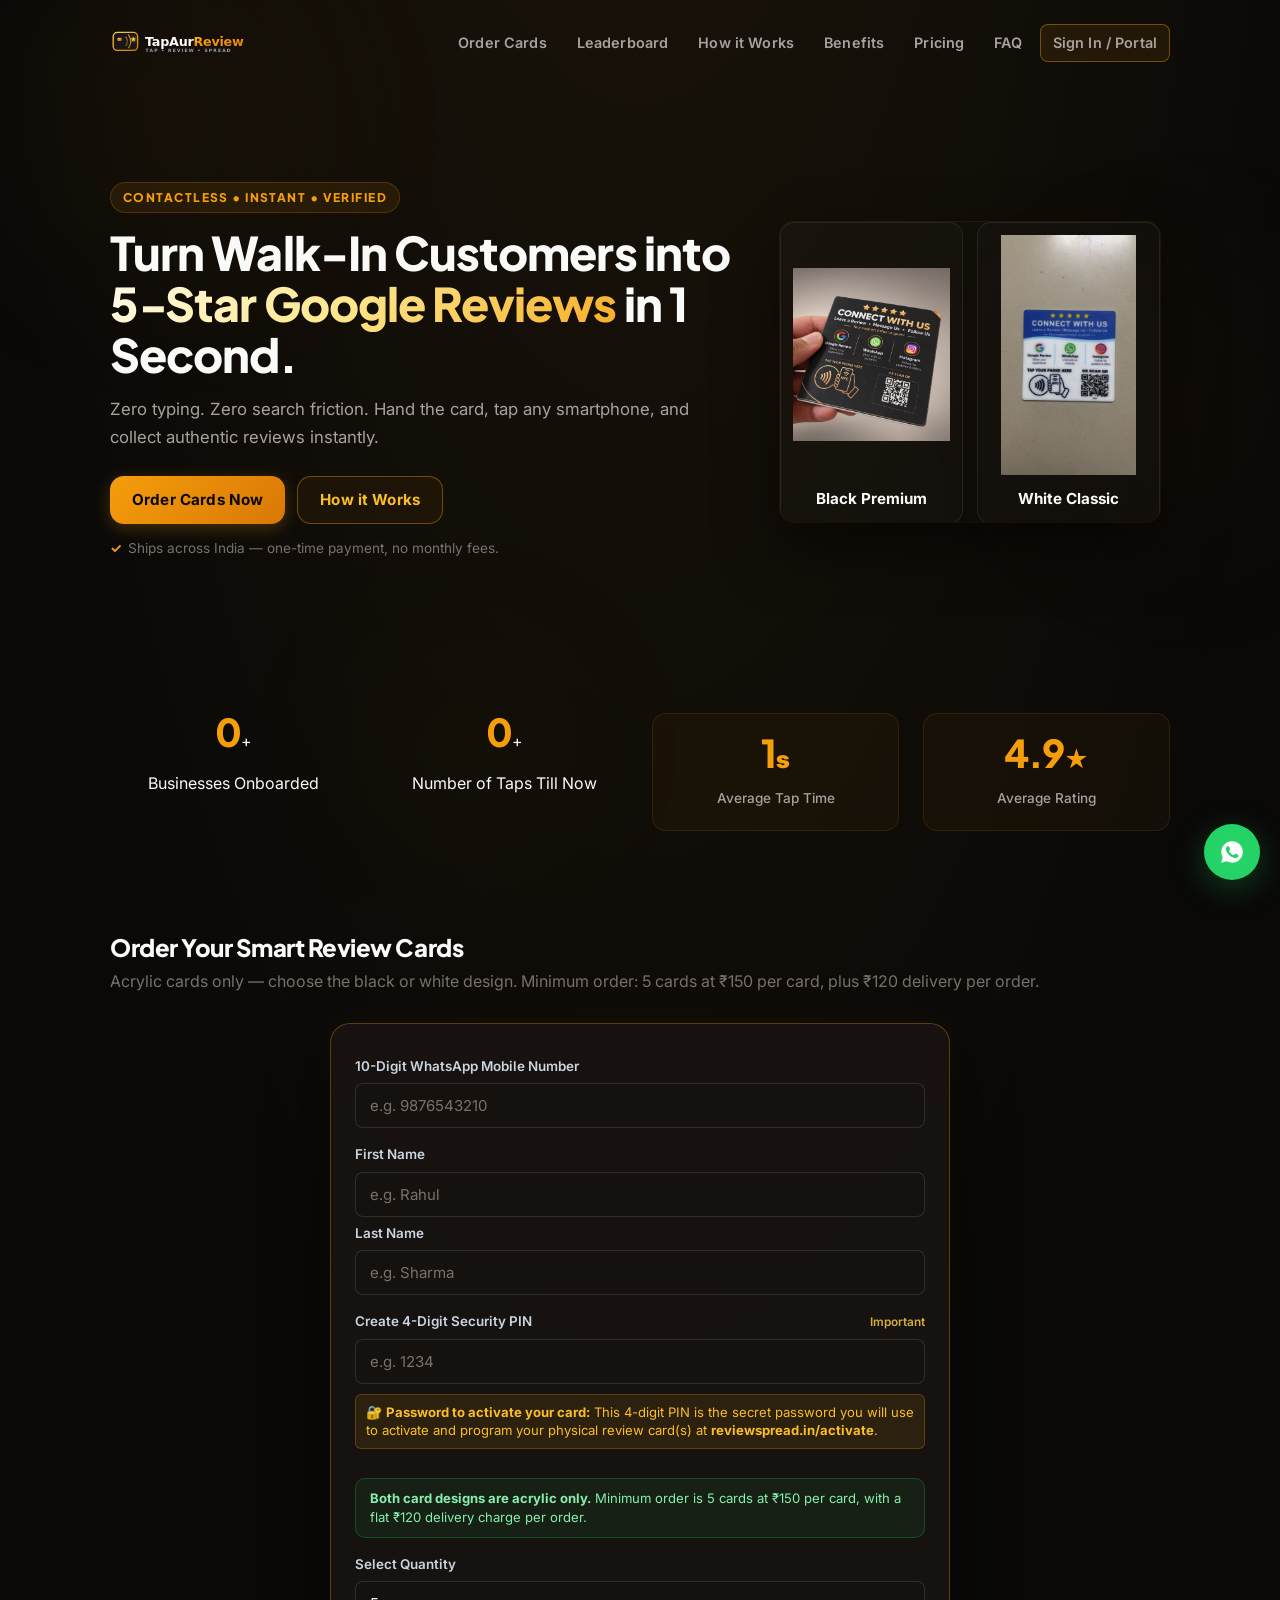
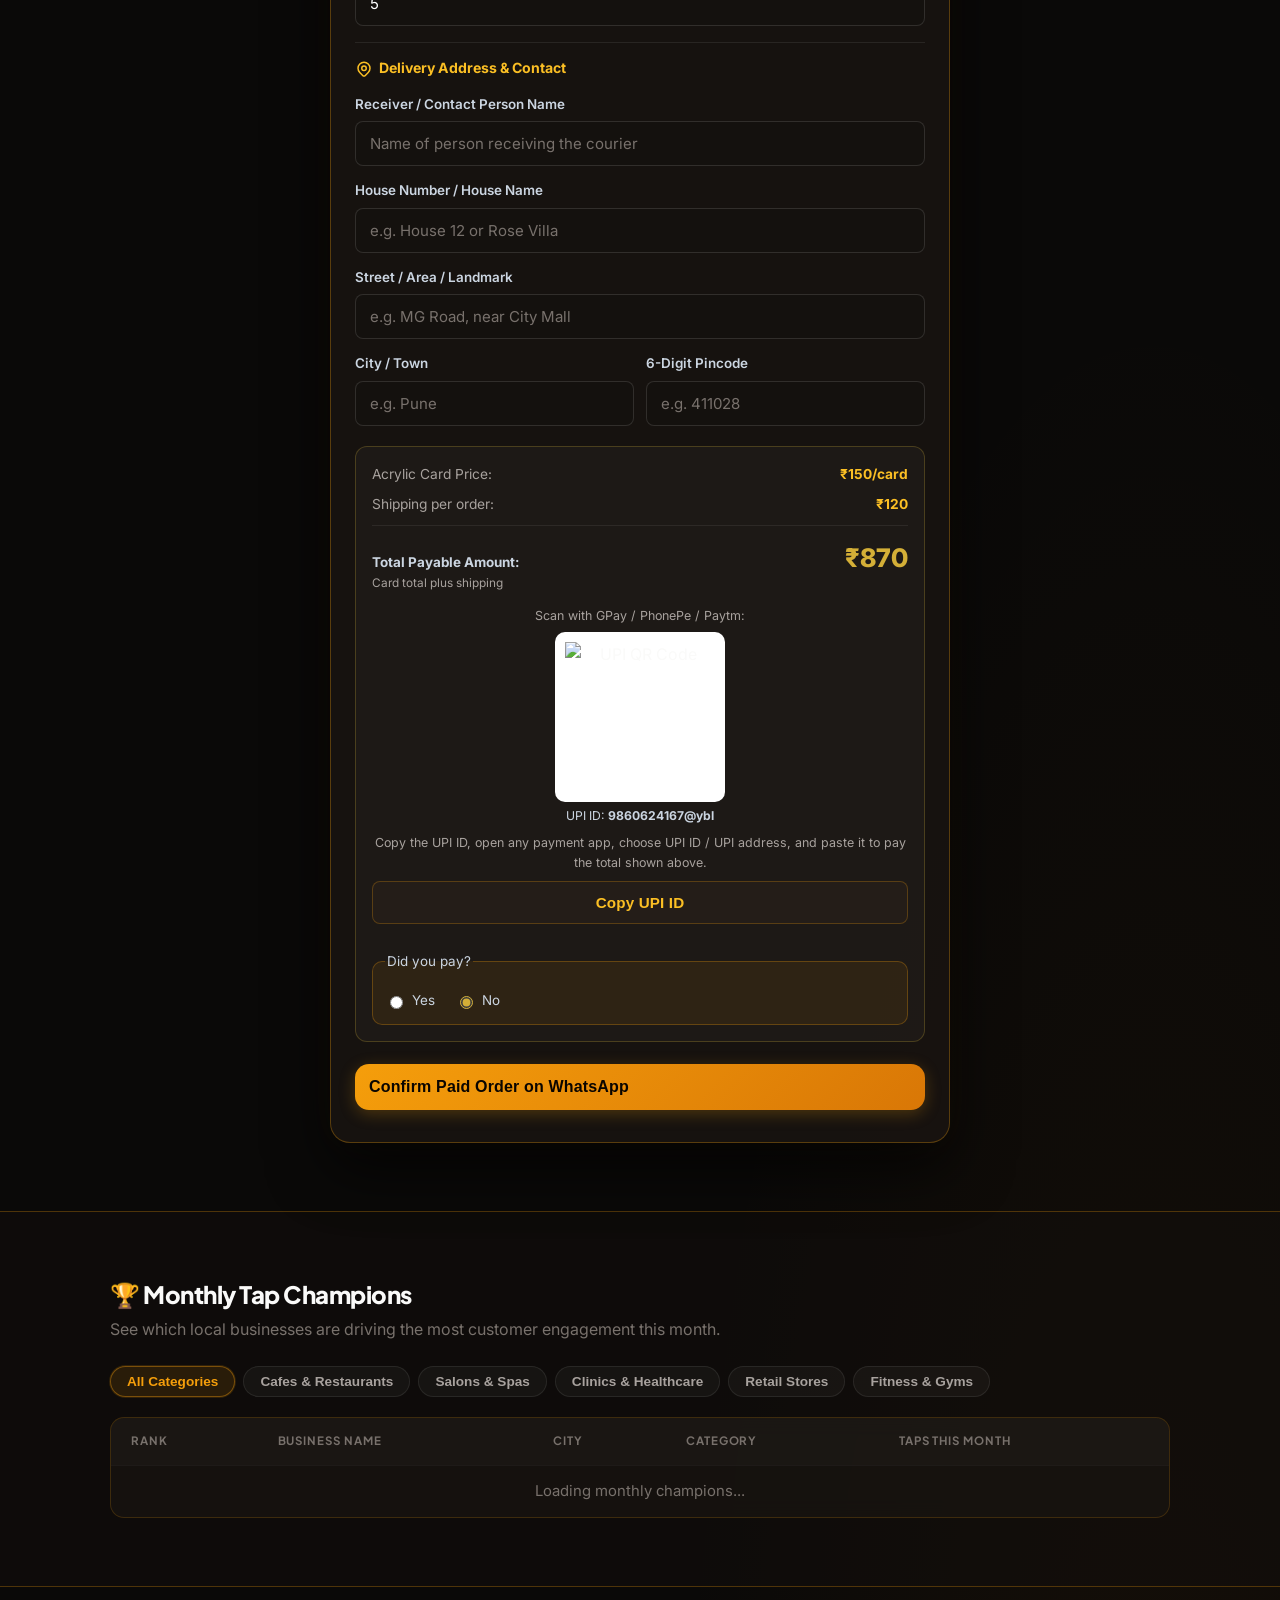
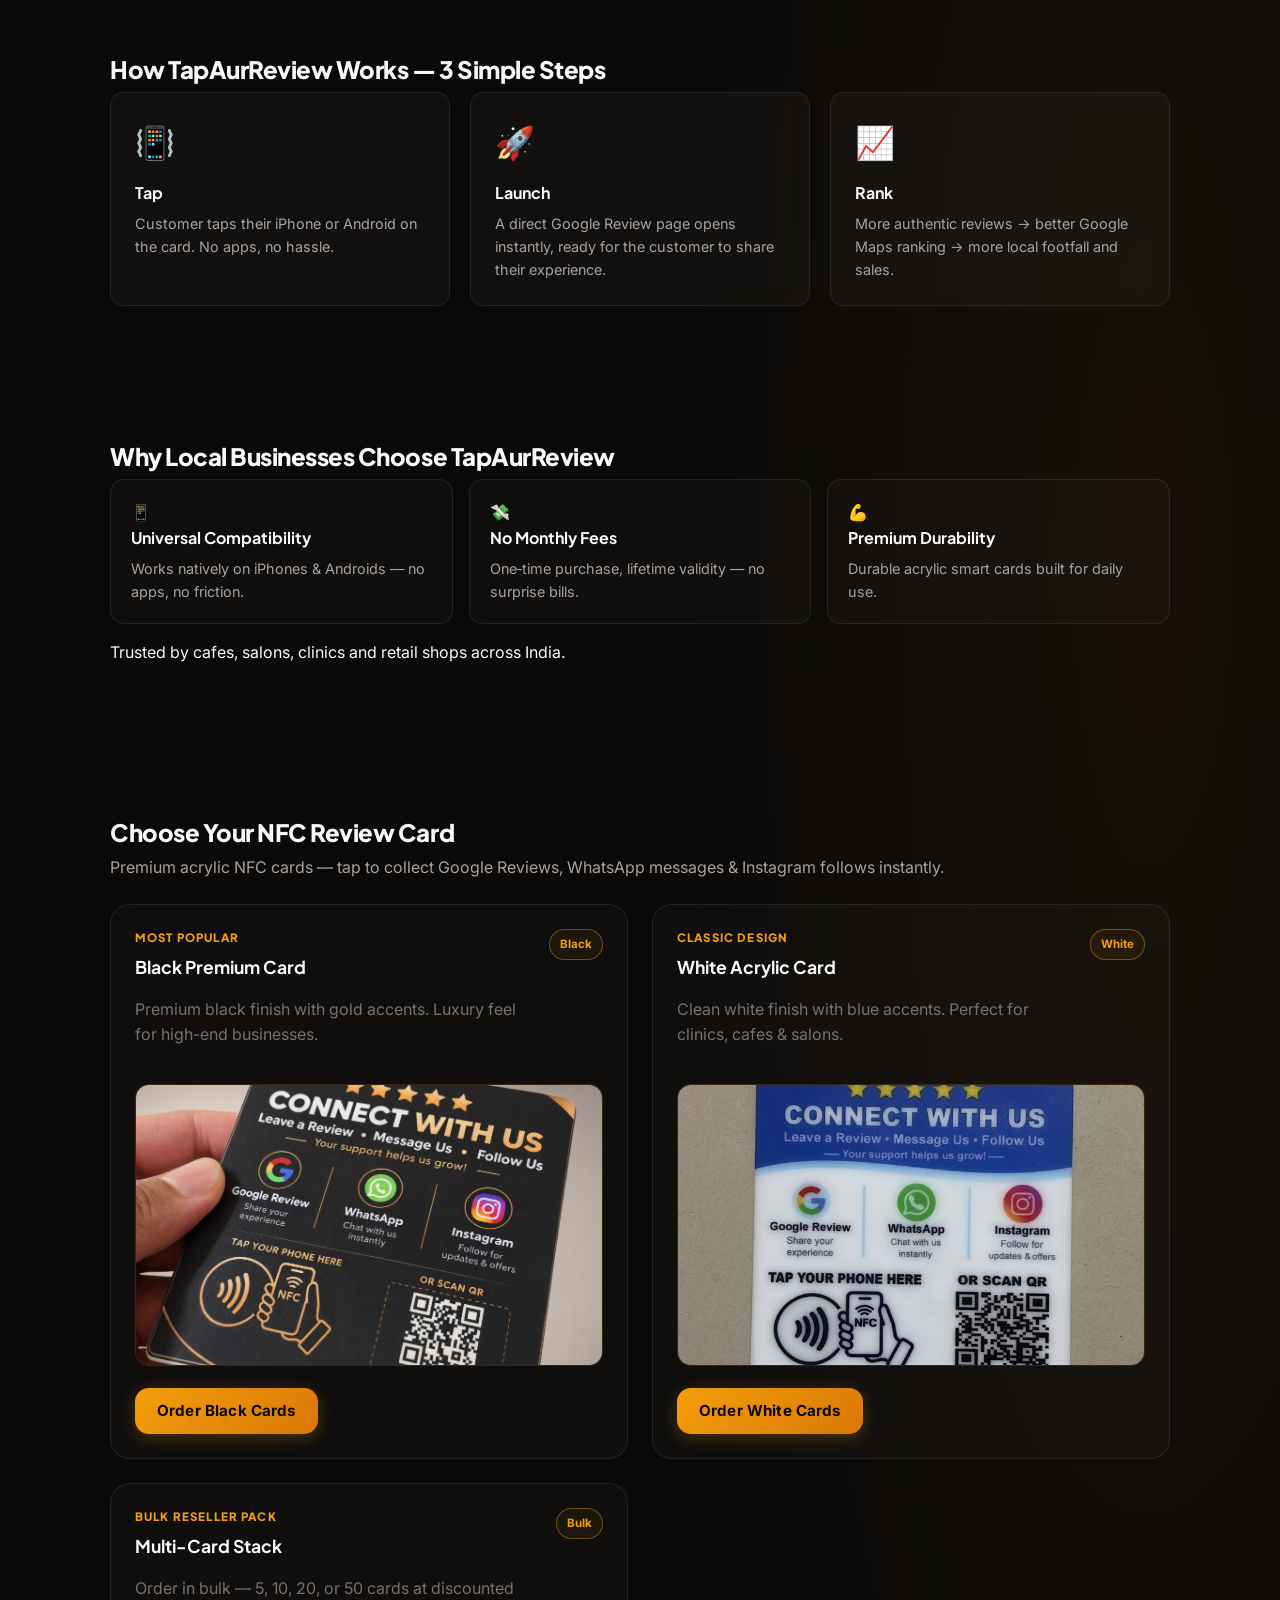
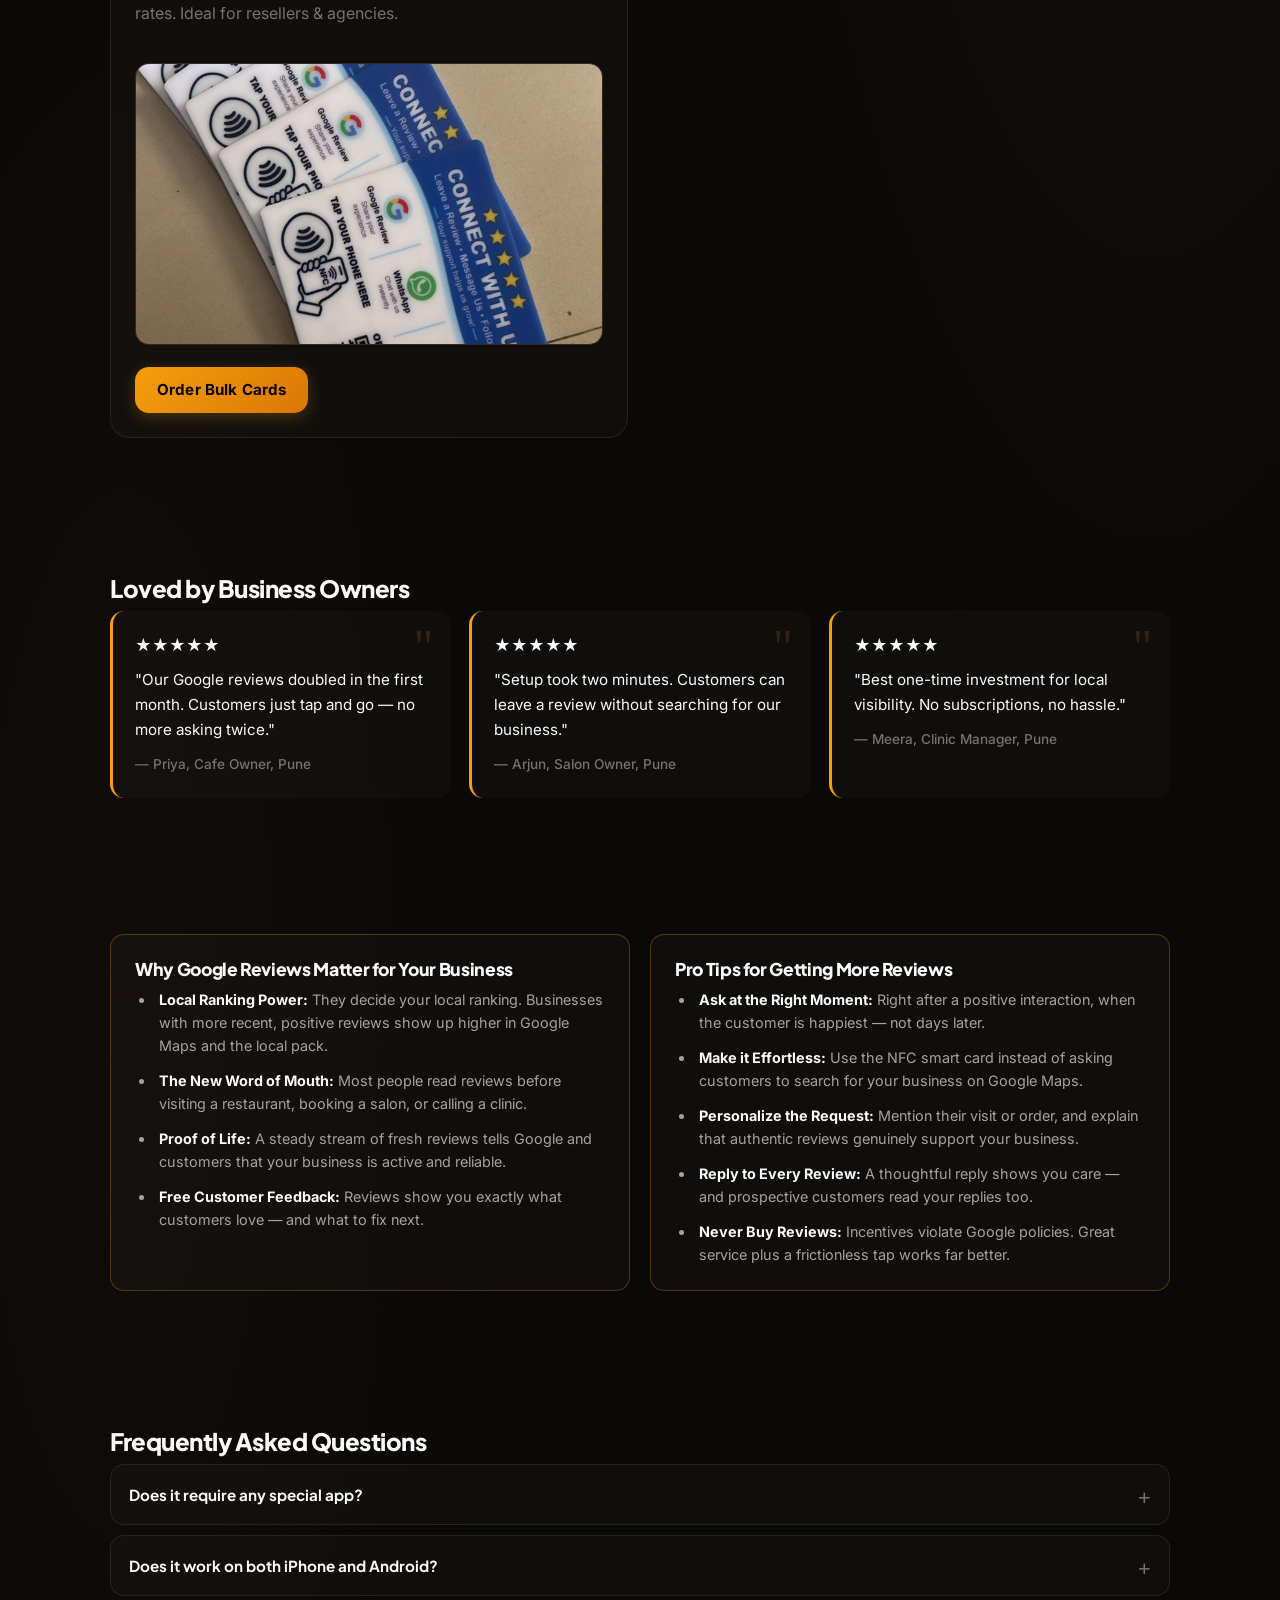
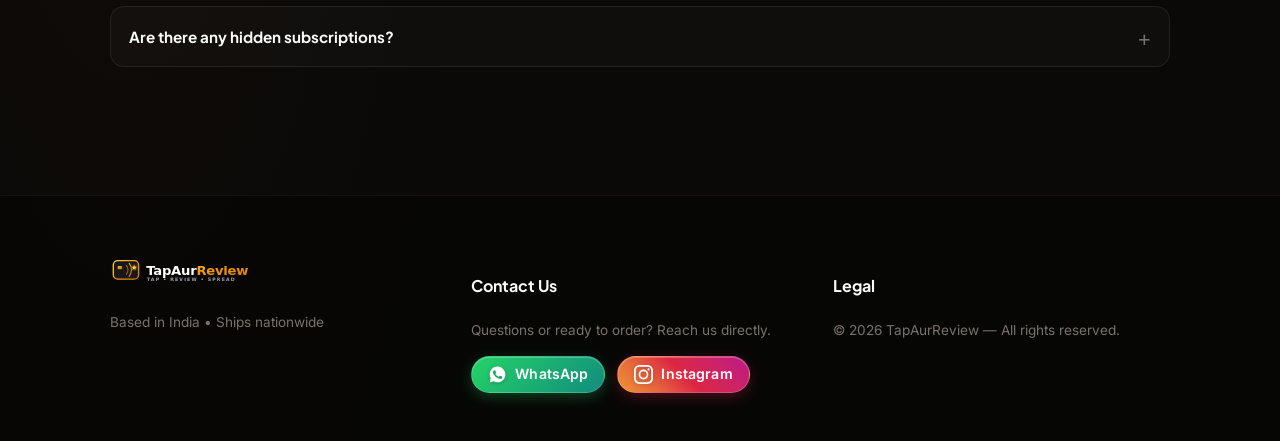
==== commit 7dad8175: "Update-logo" ====
--- a/index.html
+++ b/index.html
@@ -3,7 +3,7 @@
 <head>
   <meta charset="utf-8" />
   <meta name="viewport" content="width=device-width,initial-scale=1" />
-  <title>review.spread — Tap. Review. Spread.</title>
+  <title>TapAurReview — Tap. Review. Spread.</title>
   <meta name="description" content="Contactless NFC smart cards that help customers leave Google Reviews in seconds. One-time purchase, works on iPhone & Android." />
 
   <!-- Google Fonts: Plus Jakarta Sans + Inter -->
@@ -14,7 +14,7 @@
   <link rel="icon" href="/assets/favicon.svg" type="image/svg+xml">
 
   <!-- Social / SEO -->
-  <meta property="og:title" content="review.spread — Tap. Review. Spread." />
+  <meta property="og:title" content="TapAurReview — Tap. Review. Spread." />
   <meta property="og:description" content="Contactless NFC smart cards for local businesses to get instant Google reviews." />
   <meta property="og:image" content="assets/black_card.webp" />
   <meta name="theme-color" content="#030712">
@@ -29,8 +29,8 @@
 
   <header id="site-header" class="header" role="banner">
     <div class="container header-inner">
-      <a class="logo" href="#hero" aria-label="review.spread — Tap. Review. Spread.">
-        <img src="/assets/reviewspread-logo.svg" alt="review.spread" class="logo-img">
+      <a class="logo" href="#hero" aria-label="TapAurReview — Tap. Review. Spread.">
+        <img src="/assets/reviewspread-logo.svg" alt="TapAurReview" class="logo-img">
       </a>
 
       <nav class="nav" aria-label="Main navigation">
@@ -295,7 +295,7 @@
     <!-- HOW IT WORKS -->
     <section id="how-it-works" class="section how-it-works">
       <div class="container">
-        <h2 class="reveal">How review.spread Works — 3 Simple Steps</h2>
+        <h2 class="reveal">How TapAurReview Works — 3 Simple Steps</h2>
         <div class="steps-grid">
           <article class="step reveal">
             <div class="step-icon" aria-hidden="true">📳</div>
@@ -321,7 +321,7 @@
     <!-- BENEFITS -->
     <section id="benefits" class="section benefits">
       <div class="container">
-        <h2 class="reveal">Why Local Businesses Choose review.spread</h2>
+        <h2 class="reveal">Why Local Businesses Choose TapAurReview</h2>
         <div class="features-grid">
           <div class="feature reveal">
             <div class="feature-icon">📱</div>
@@ -488,7 +488,7 @@
         <div class="accordion" id="faq-accordion">
           <div class="accordion-item reveal">
             <button id="faq1-toggle" class="accordion-toggle" aria-expanded="false" aria-controls="faq1">Does it require any special app?</button>
-            <div id="faq1" class="accordion-panel" role="region" aria-labelledby="faq1-toggle">No. review.spread cards work natively with built-in NFC — no app downloads required.</div>
+            <div id="faq1" class="accordion-panel" role="region" aria-labelledby="faq1-toggle">No. TapAurReview cards work natively with built-in NFC — no app downloads required.</div>
           </div>
 
           <div class="accordion-item reveal">
@@ -498,7 +498,7 @@
 
           <div class="accordion-item reveal">
             <button id="faq3-toggle" class="accordion-toggle" aria-expanded="false" aria-controls="faq3">Are there any hidden subscriptions?</button>
-            <div id="faq3" class="accordion-panel" role="region" aria-labelledby="faq3-toggle">No. review.spread is a one-time purchase with no monthly fees.</div>
+            <div id="faq3" class="accordion-panel" role="region" aria-labelledby="faq3-toggle">No. TapAurReview is a one-time purchase with no monthly fees.</div>
           </div>
         </div>
       </div>
@@ -508,8 +508,8 @@
   <footer id="footer" class="footer" role="contentinfo">
     <div class="container footer-grid">
       <div>
-        <a class="logo-footer" href="#hero" aria-label="review.spread home">
-          <img src="/assets/reviewspread-logo.svg" alt="review.spread" class="logo-img small">
+        <a class="logo-footer" href="#hero" aria-label="TapAurReview home">
+          <img src="/assets/reviewspread-logo.svg" alt="TapAurReview" class="logo-img small">
         </a>
         <p class="muted">Based in India • Ships nationwide</p>
       </div>
@@ -531,12 +531,12 @@
 
       <div>
         <h4>Legal</h4>
-        <p class="muted">© <span id="year"></span> review.spread — All rights reserved.</p>
+        <p class="muted">© <span id="year"></span> TapAurReview — All rights reserved.</p>
       </div>
     </div>
   </footer>
 
-  <a id="floating-wa" class="floating-wa" href="https://wa.me/917620952720" target="_blank" rel="noopener" aria-label="Chat with review.spread on WhatsApp">
+  <a id="floating-wa" class="floating-wa" href="https://wa.me/917620952720" target="_blank" rel="noopener" aria-label="Chat with TapAurReview on WhatsApp">
     <svg width="26" height="26" viewBox="0 0 24 24" fill="#fff" aria-hidden="true"><path d="M12.04 2C6.58 2 2.13 6.45 2.13 11.91c0 1.75.46 3.45 1.33 4.95L2 22l5.28-1.39a9.9 9.9 0 0 0 4.76 1.21h.01c5.46 0 9.91-4.45 9.91-9.91 0-2.65-1.03-5.14-2.9-7.01A9.82 9.82 0 0 0 12.04 2Zm5.8 14.07c-.24.68-1.4 1.32-1.94 1.4-.5.08-1.12.11-1.8-.11-.42-.13-.96-.31-1.65-.6-2.9-1.25-4.8-4.17-4.94-4.36-.14-.19-1.18-1.57-1.18-3 0-1.42.75-2.12 1.02-2.41.26-.29.57-.36.76-.36.19 0 .38 0 .55.01.18.01.41-.07.64.49.24.58.81 2 .88 2.15.07.15.12.32.02.51-.1.19-.15.31-.29.48-.15.17-.31.38-.44.51-.15.15-.3.31-.13.6.17.29.76 1.25 1.63 2.02 1.12 1 2.06 1.31 2.35 1.46.29.15.46.13.63-.05.17-.19.72-.84.91-1.13.19-.29.38-.24.64-.14.26.1 1.66.78 1.94.92.29.15.48.22.55.34.07.13.07.72-.17 1.4Z"/></svg>
     <span class="wa-pulse" aria-hidden="true"></span>
   </a>
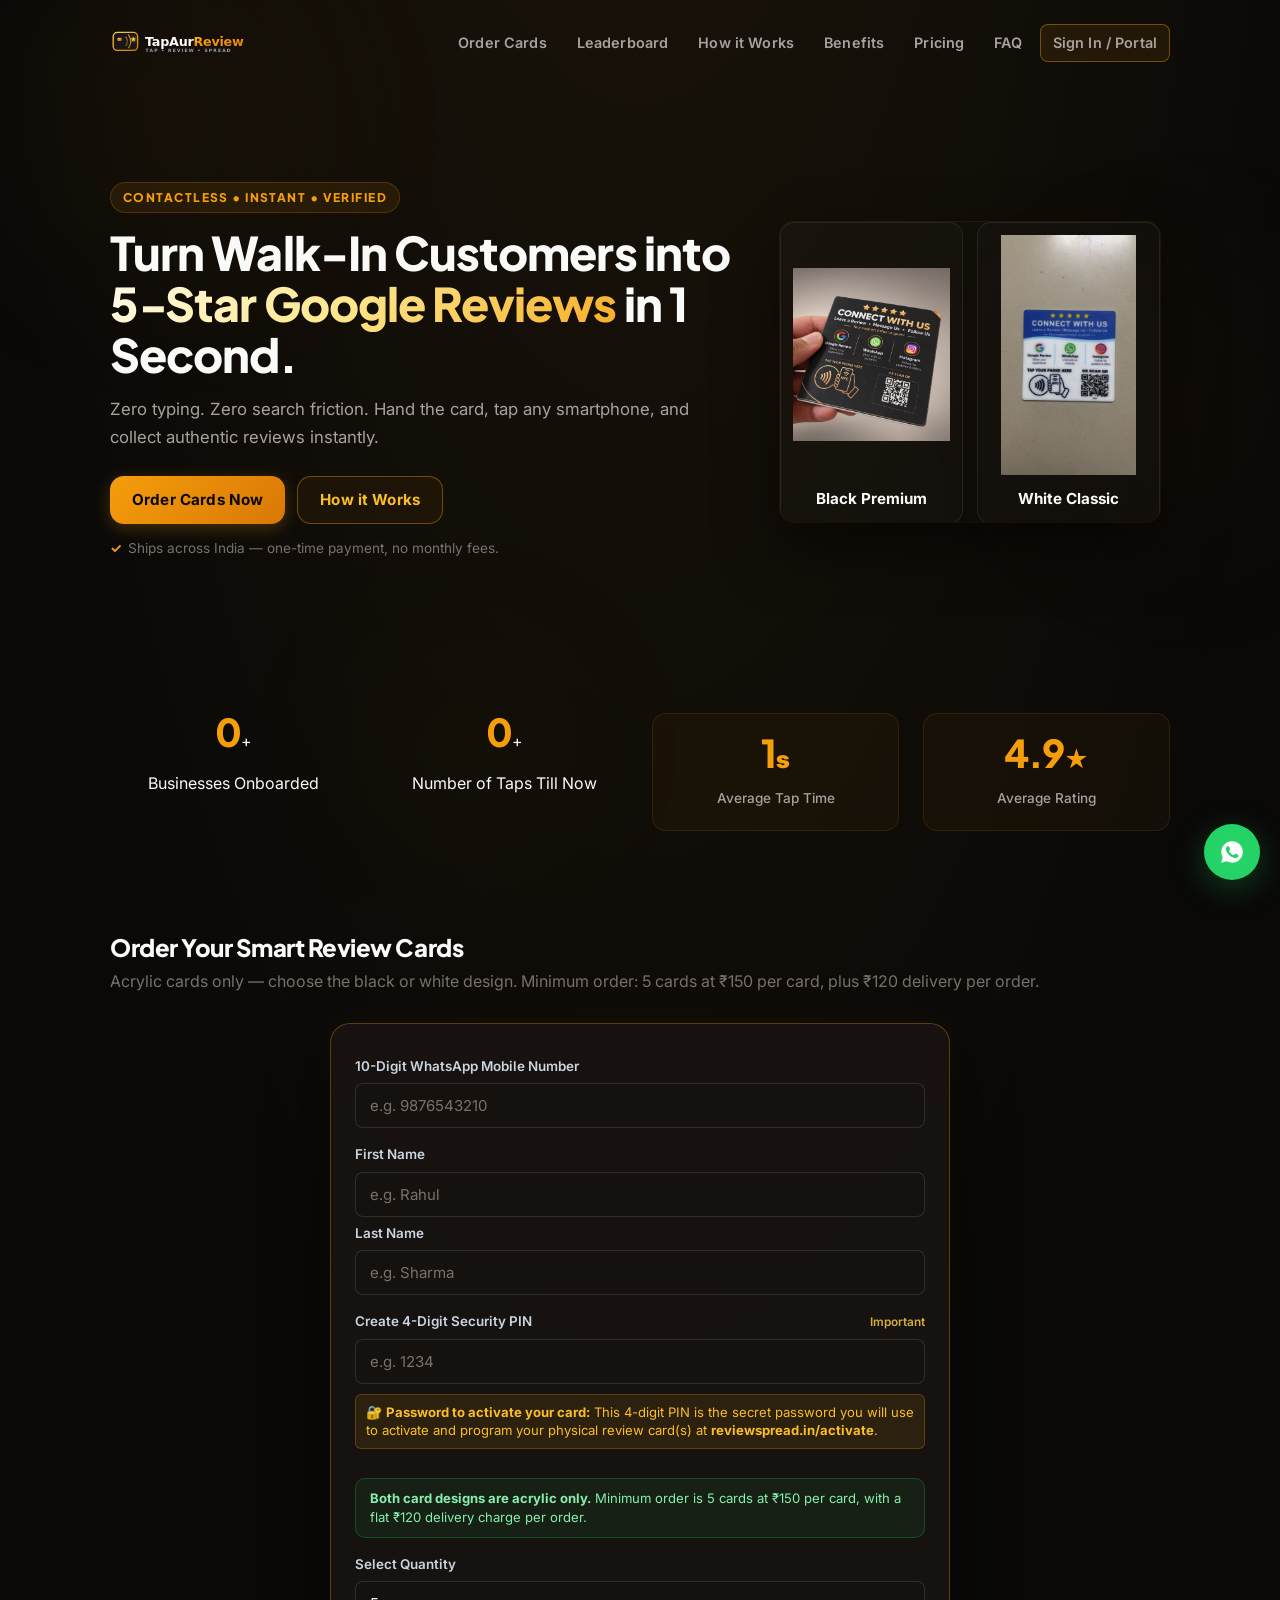
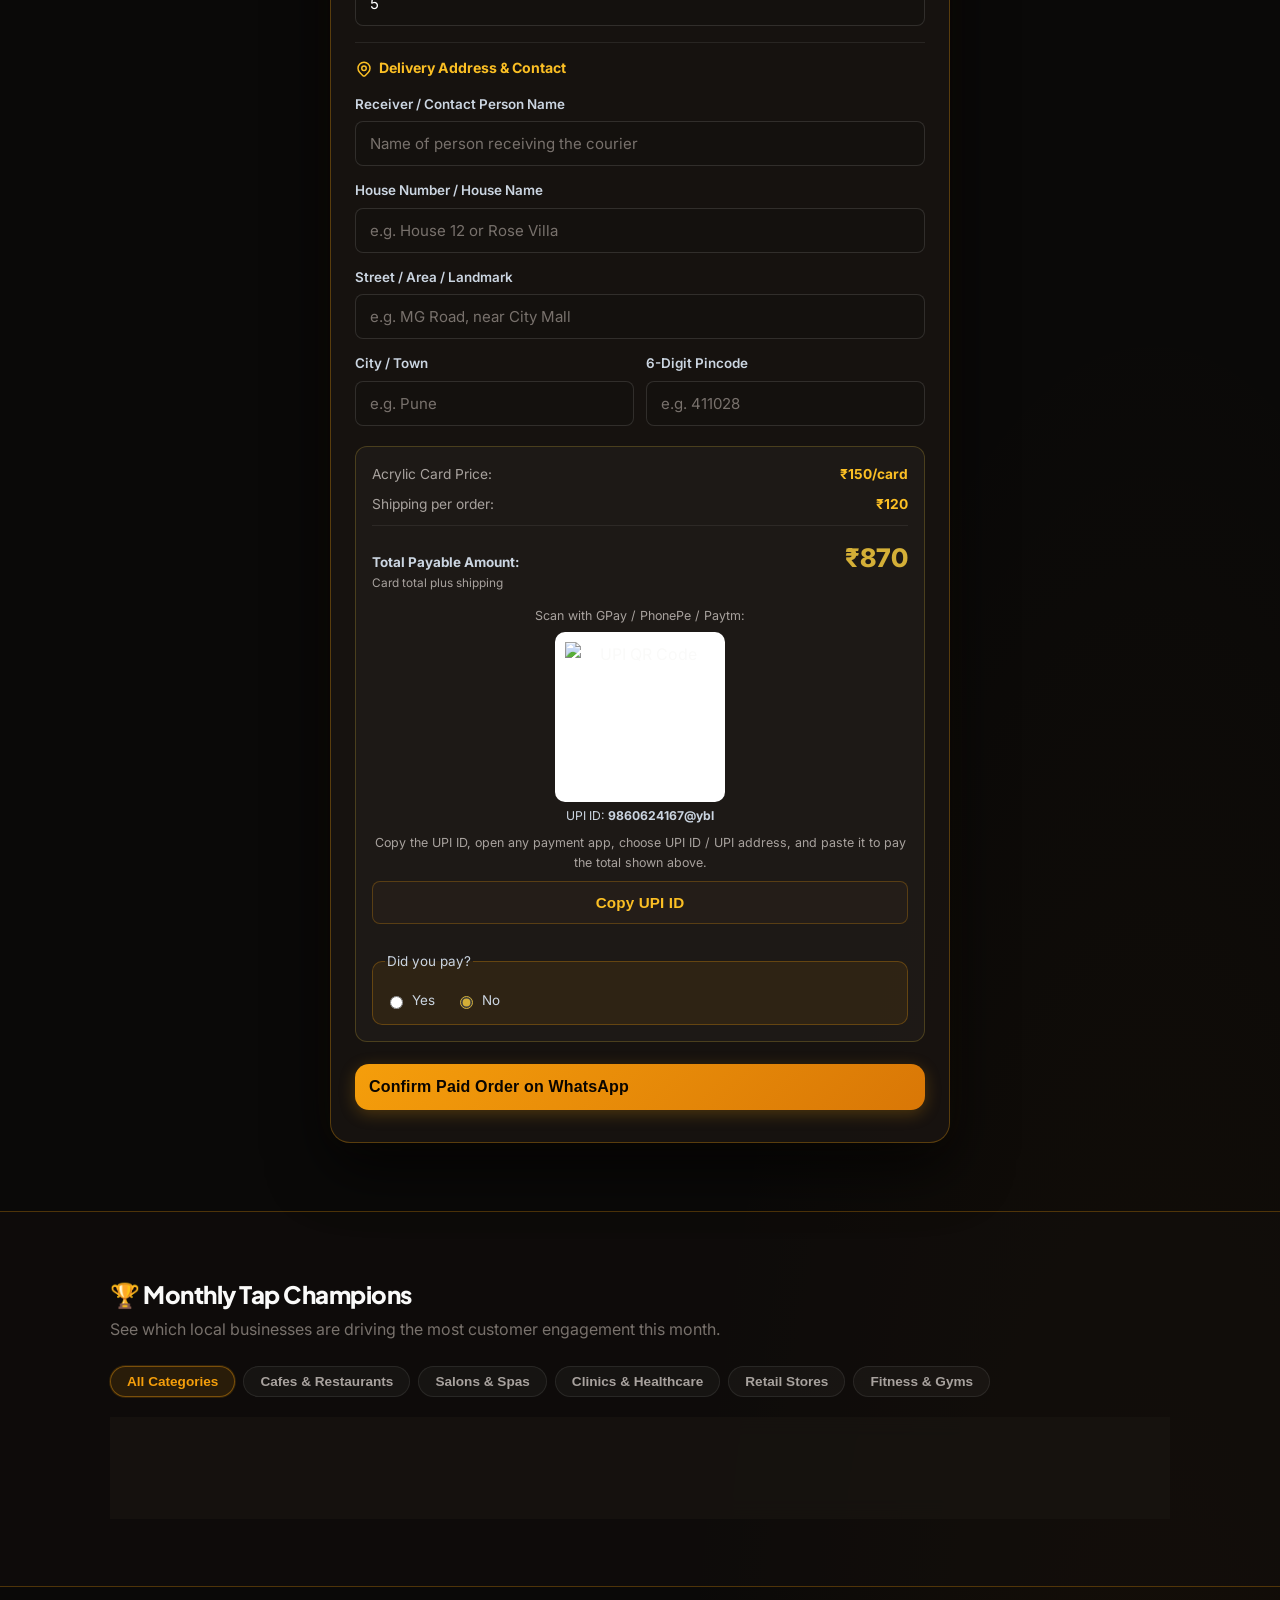
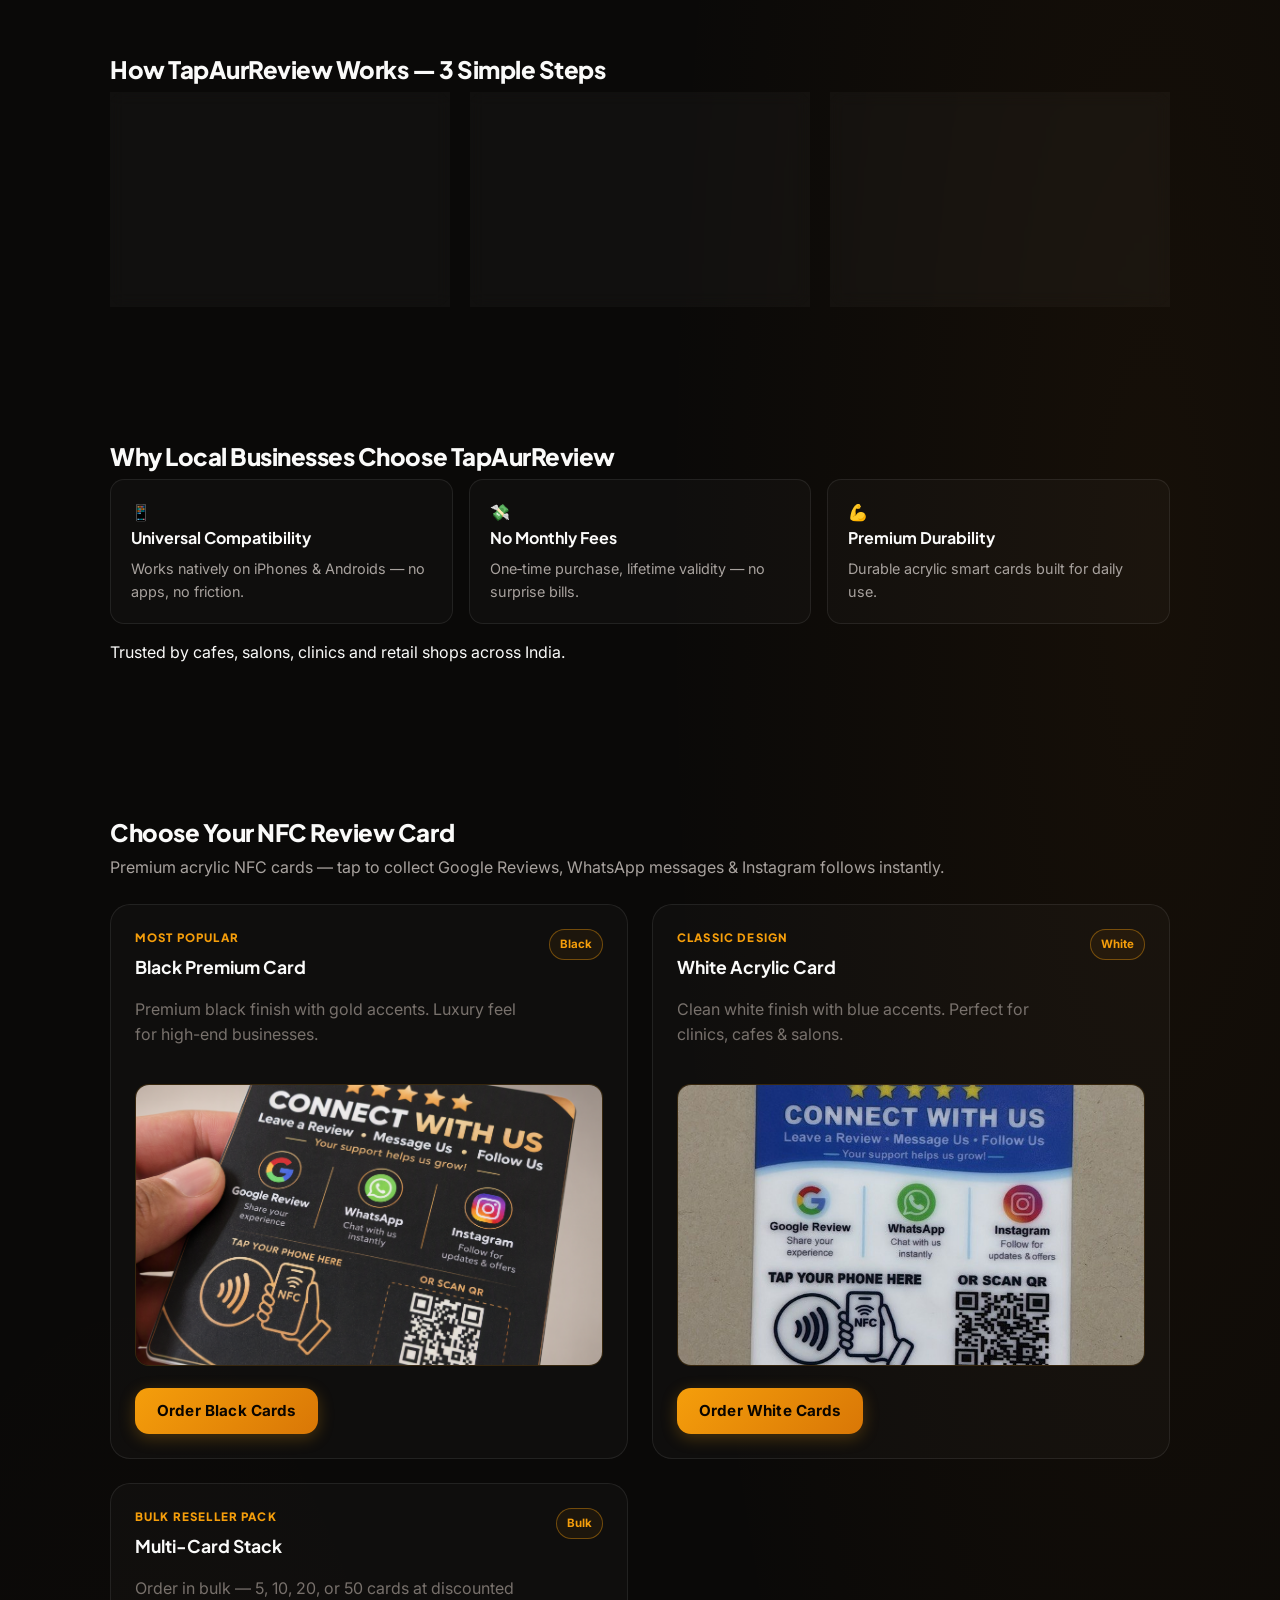
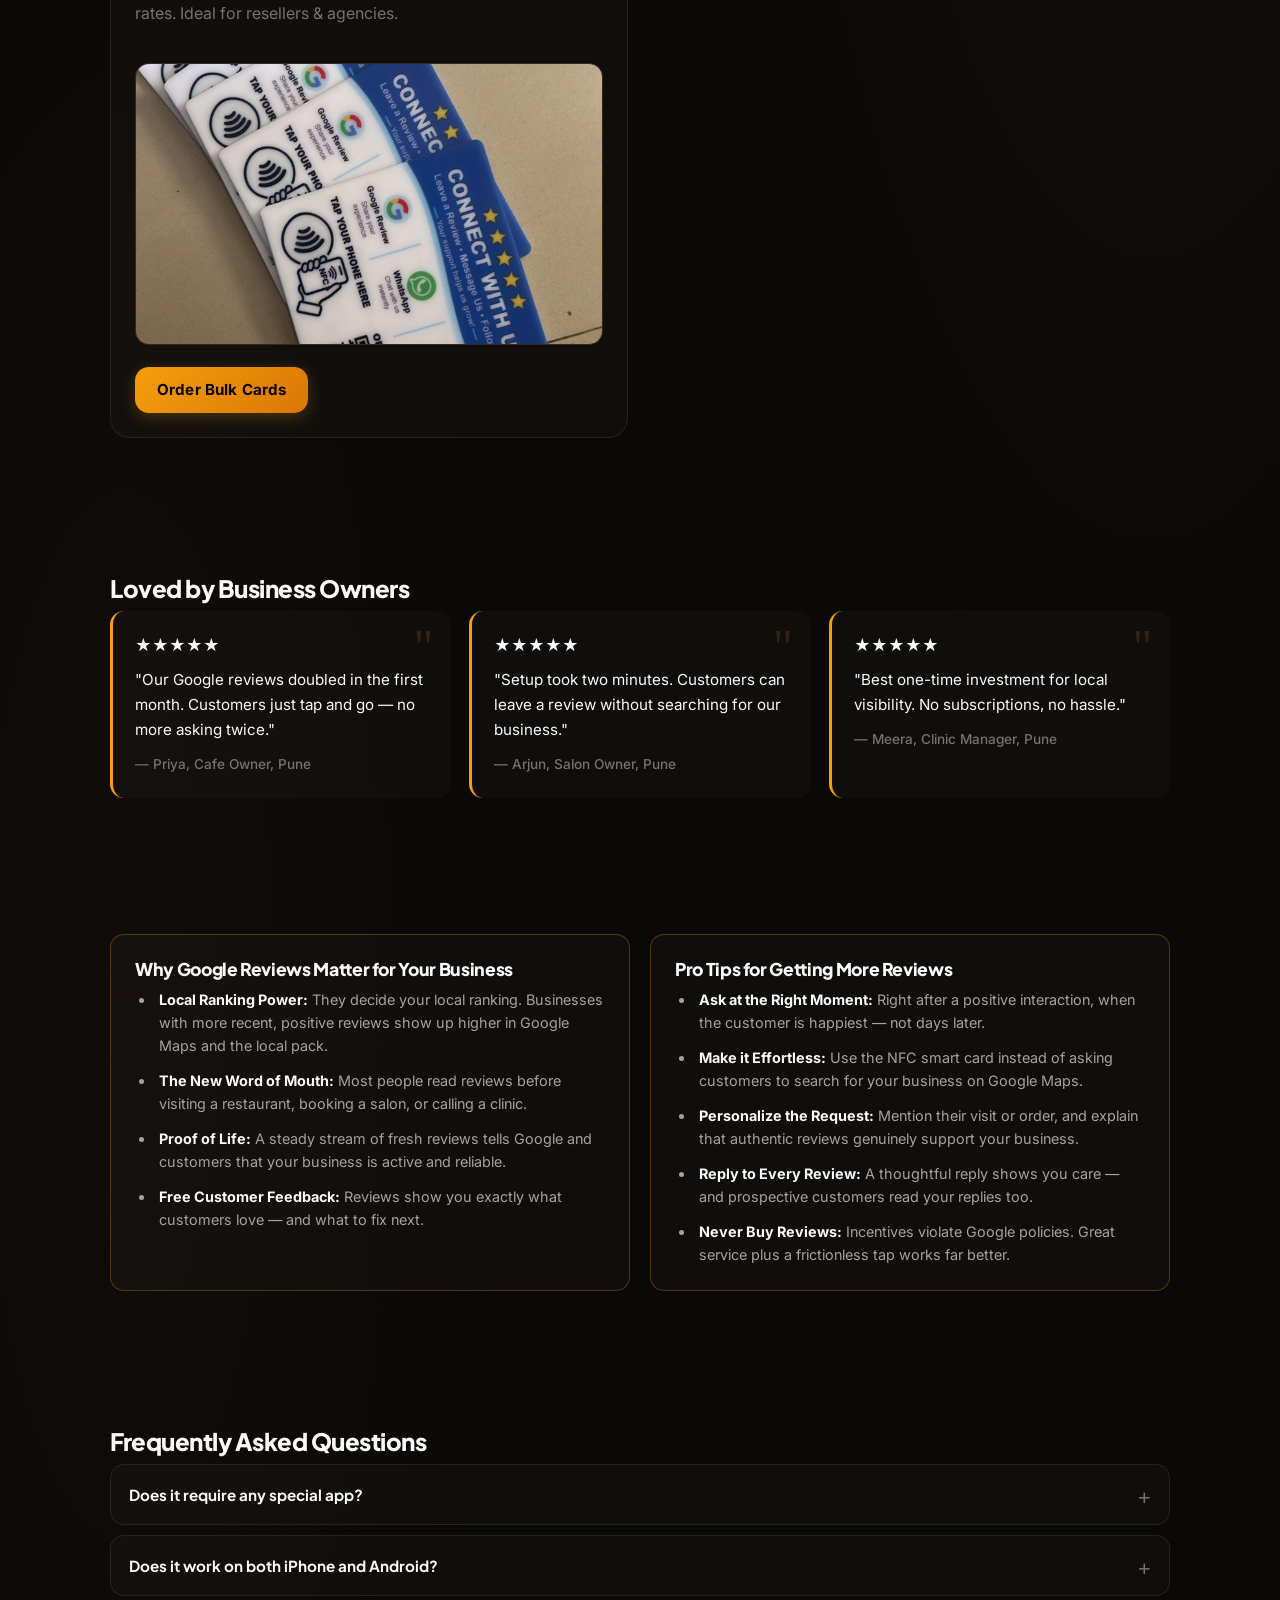
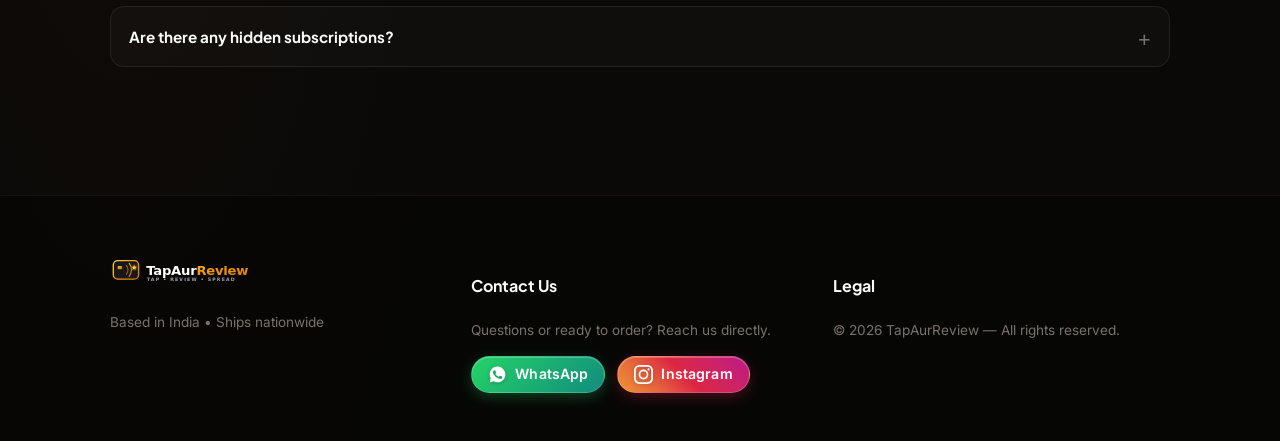
==== commit f600caee: "Install Vercel Web Analytics # Vercel Web Analytics Installation Report  ## Summary Successfully ins" ====
--- a/index.html
+++ b/index.html
@@ -19,6 +19,12 @@
   <meta property="og:image" content="assets/black_card.webp" />
   <meta name="theme-color" content="#030712">
   <script src="/js/config.js"></script>
+  
+  <!-- Vercel Web Analytics -->
+  <script>
+    window.va = window.va || function () { (window.vaq = window.vaq || []).push(arguments); };
+  </script>
+  <script defer src="/_vercel/insights/script.js"></script>
 </head>
 <body>
   <div class="bg-blobs" aria-hidden="true">
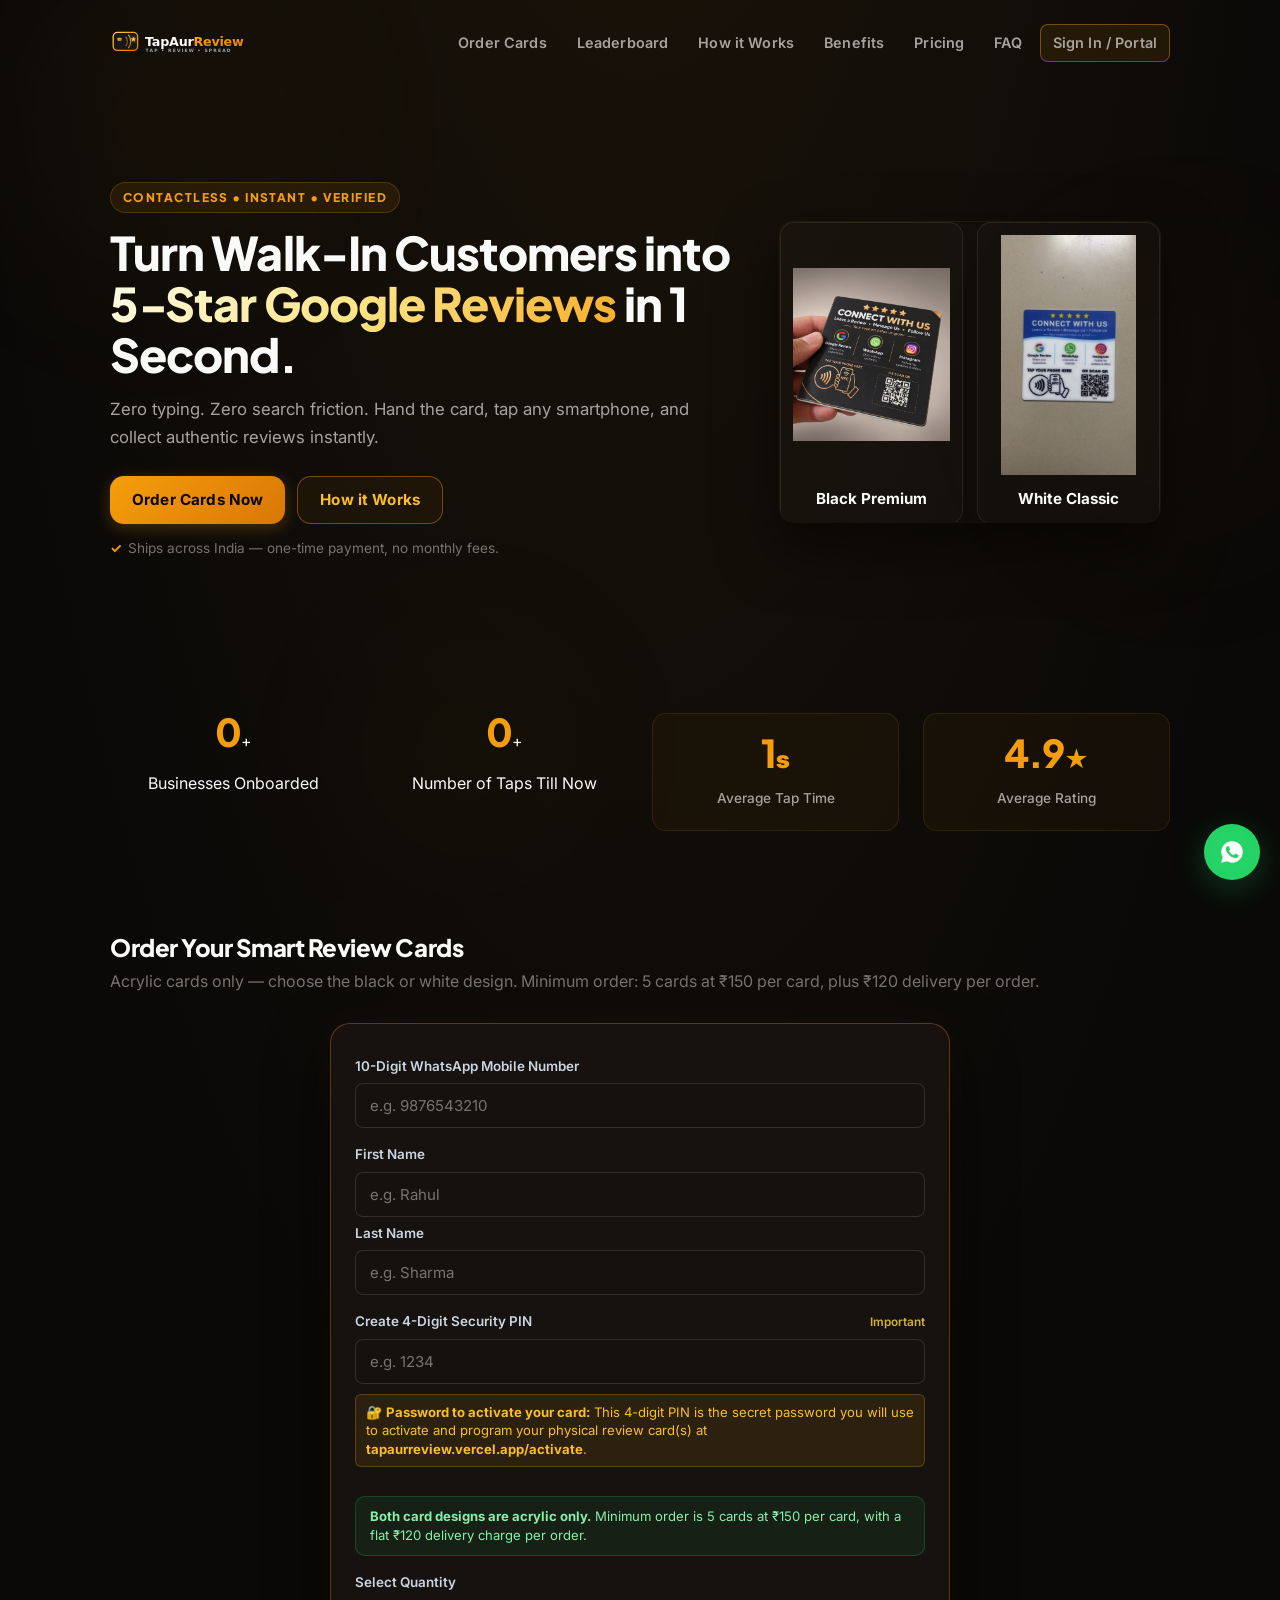
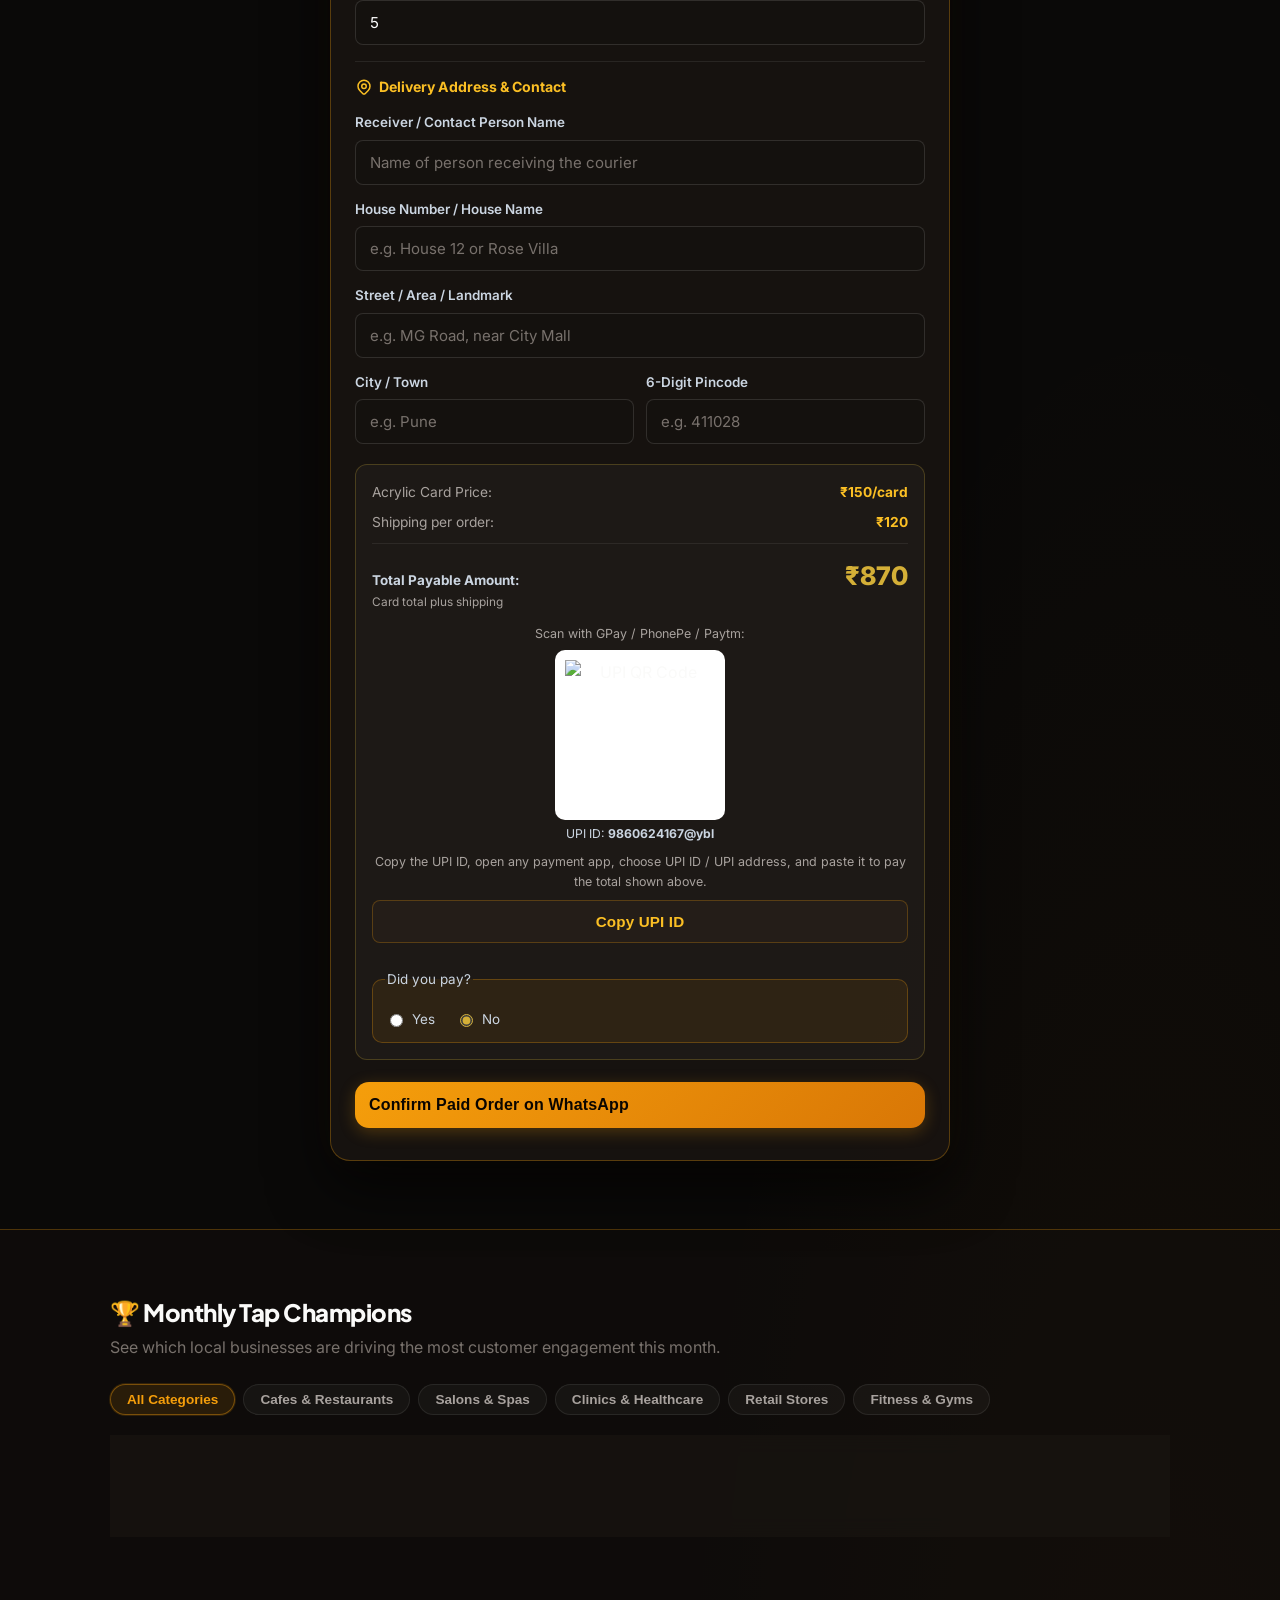
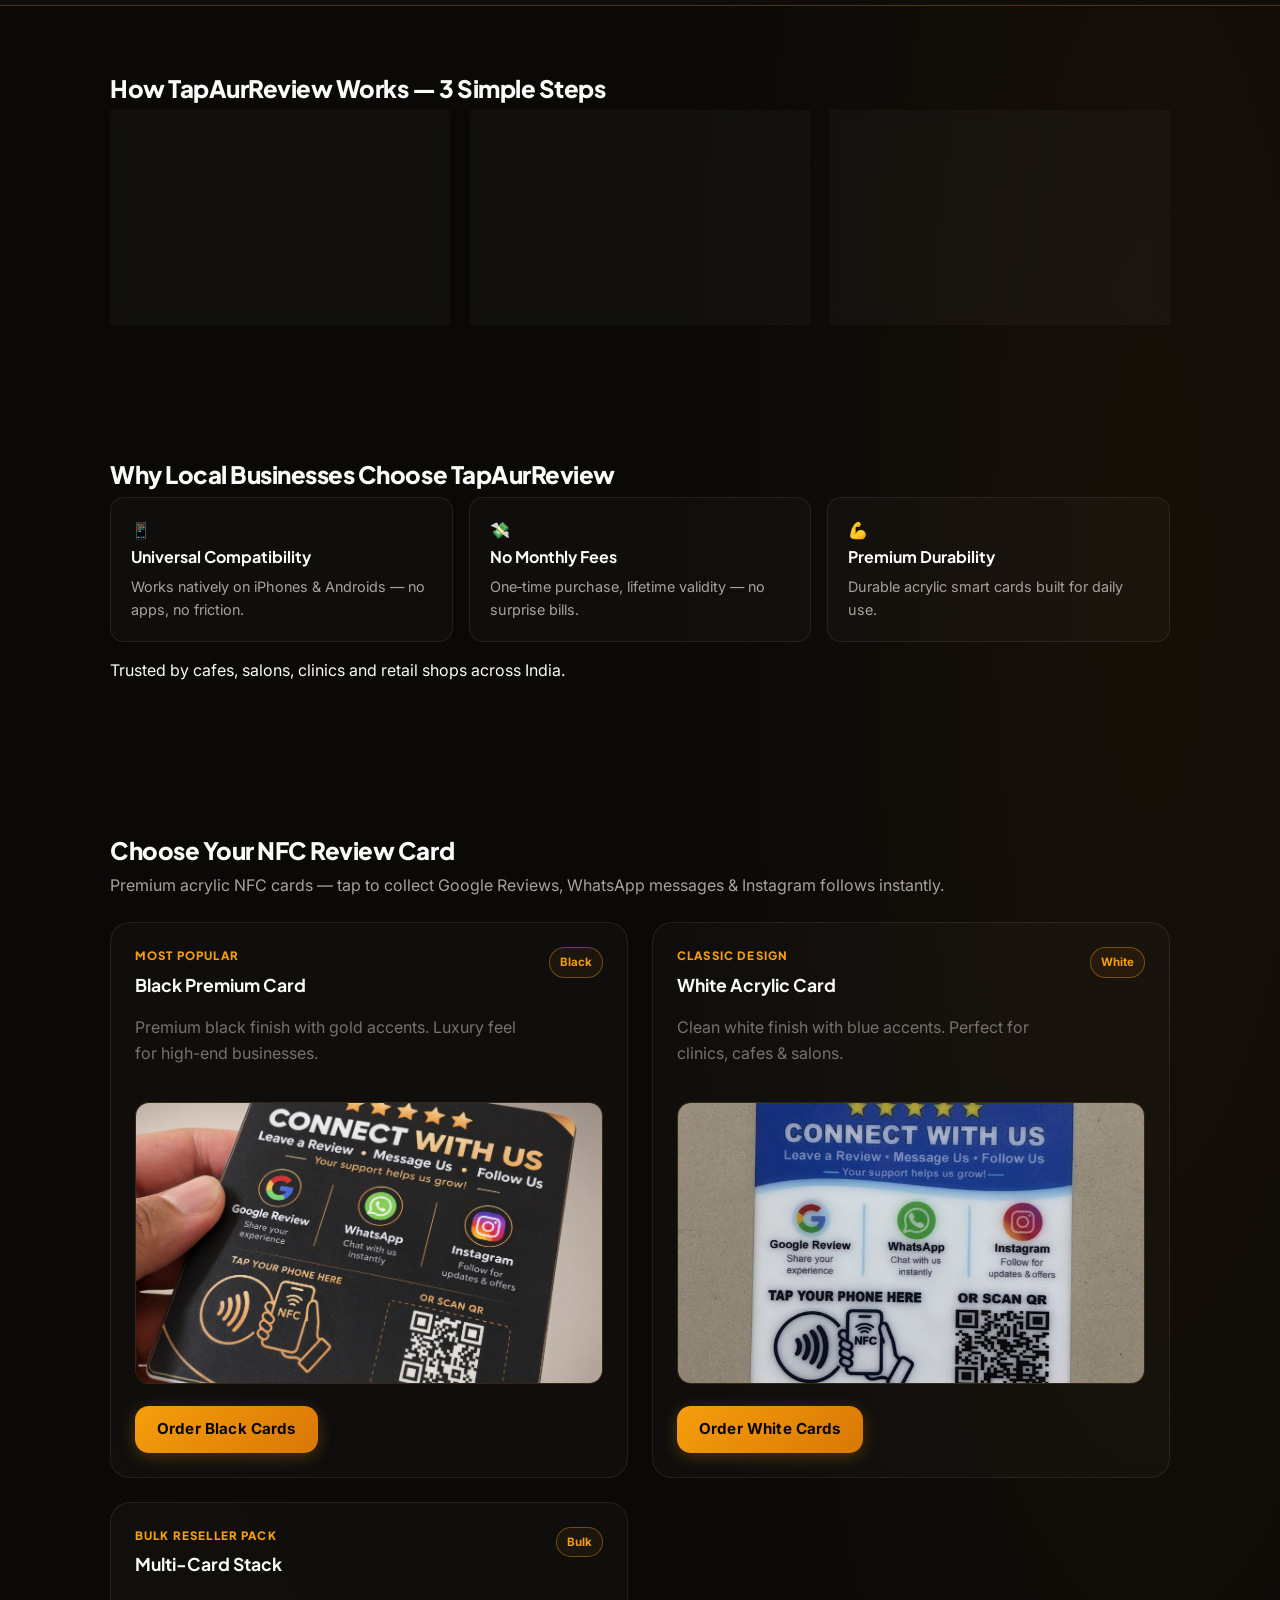
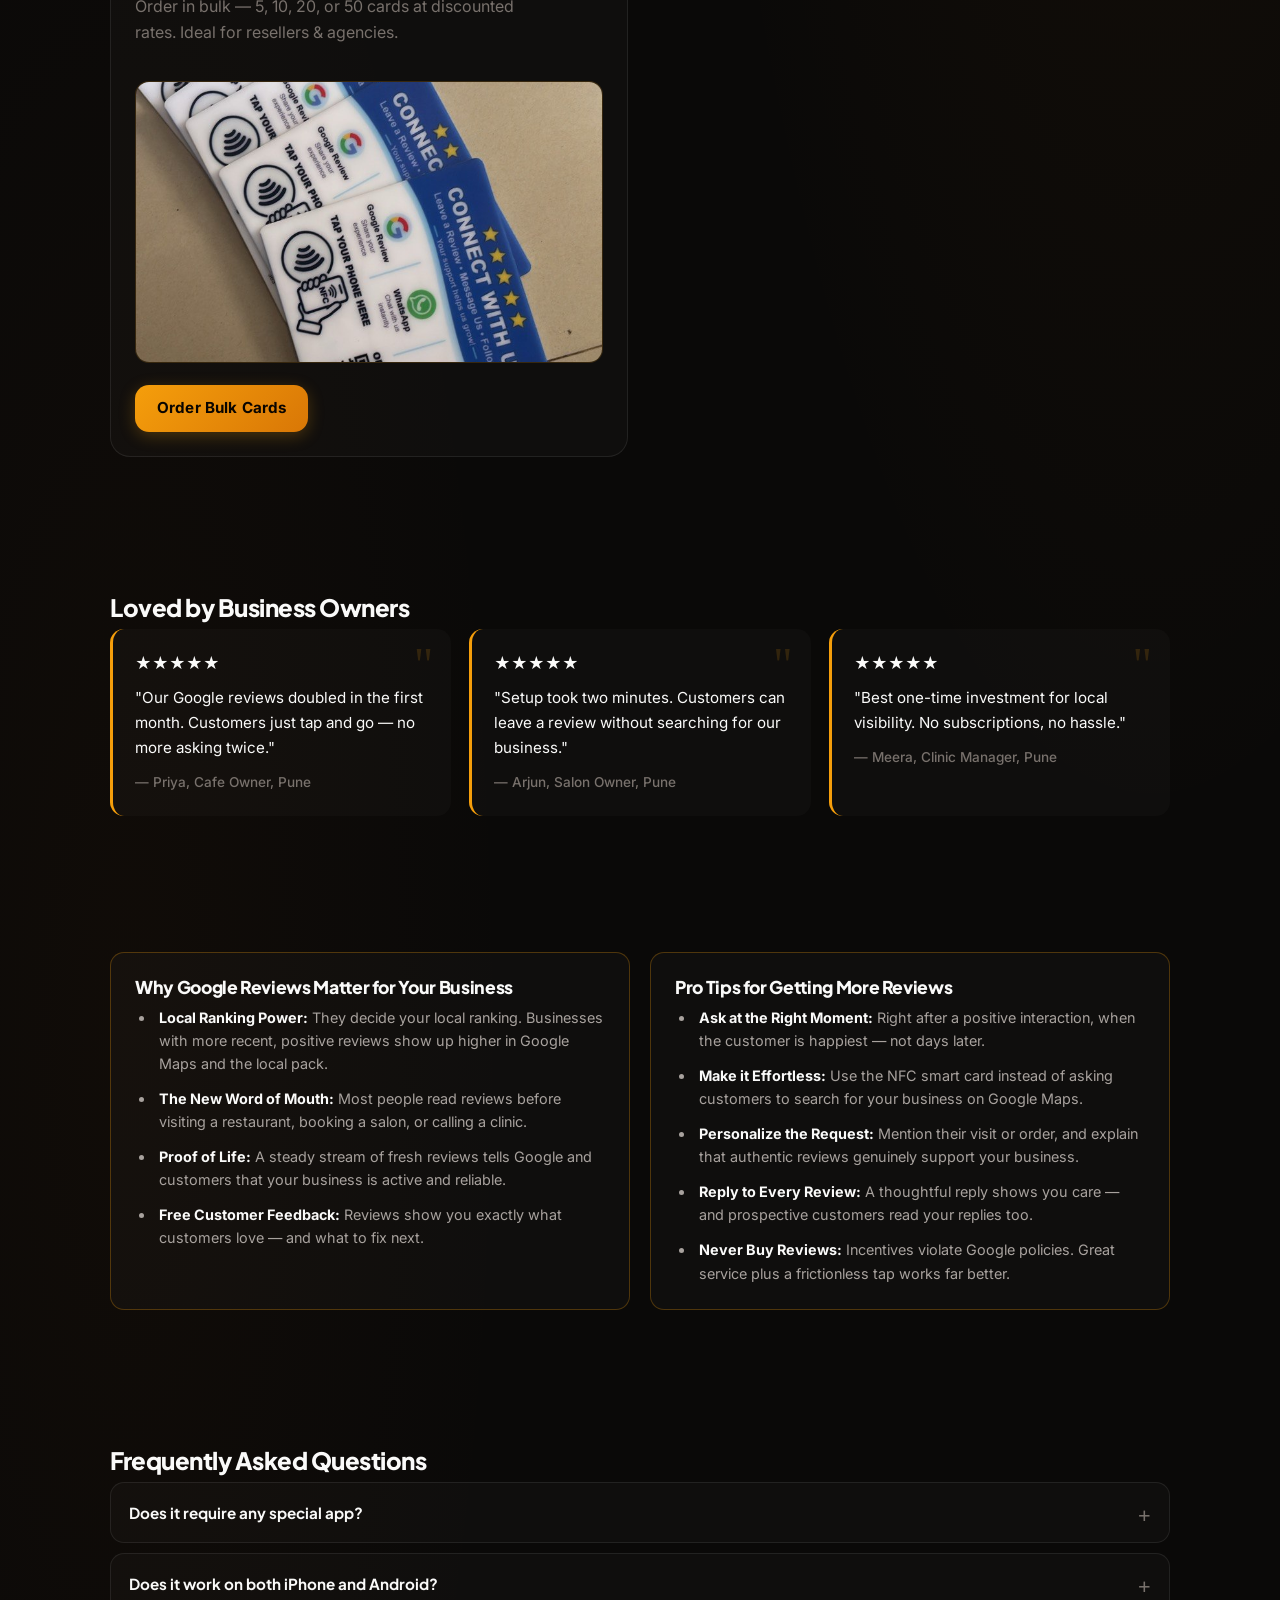
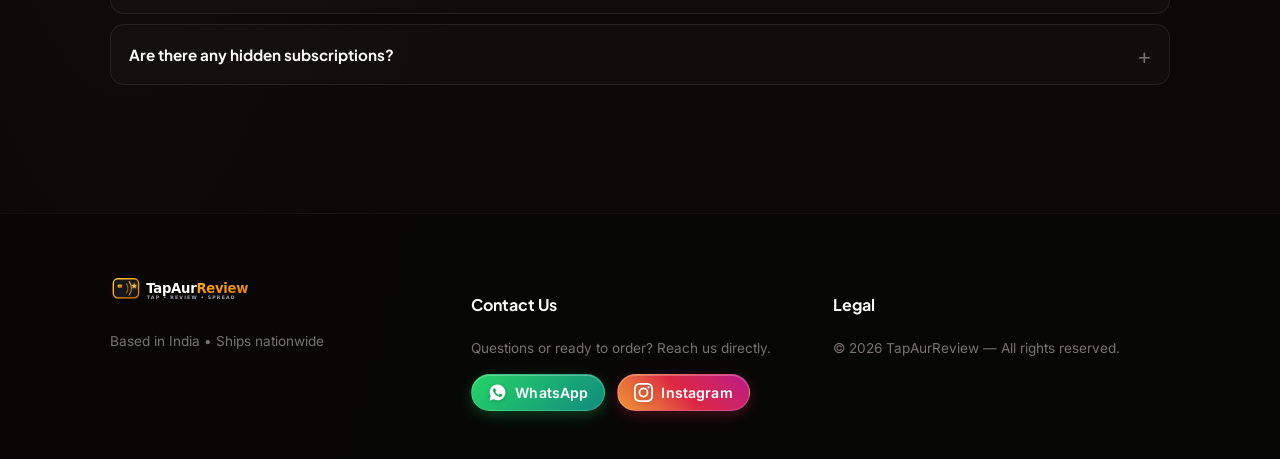
==== commit 0f31df5d: "typo-fixes" ====
--- a/index.html
+++ b/index.html
@@ -19,12 +19,12 @@
   <meta property="og:image" content="assets/black_card.webp" />
   <meta name="theme-color" content="#030712">
   <script src="/js/config.js"></script>
-  
-  <!-- Vercel Web Analytics -->
-  <script>
-    window.va = window.va || function () { (window.vaq = window.vaq || []).push(arguments); };
-  </script>
-  <script defer src="/_vercel/insights/script.js"></script>
+  
+  <!-- Vercel Web Analytics -->
+  <script>
+    window.va = window.va || function () { (window.vaq = window.vaq || []).push(arguments); };
+  </script>
+  <script defer src="/_vercel/insights/script.js"></script>
 </head>
 <body>
   <div class="bg-blobs" aria-hidden="true">
@@ -143,7 +143,7 @@
               </div>
               <input type="password" id="orderCustPin" placeholder="e.g. 1234" maxlength="4" inputmode="numeric" required style="width: 100%; background: #14110e; border: 1px solid rgba(255, 255, 255, 0.12); border-radius: 8px; padding: 12px 14px; color: #fff; font-size: 0.94rem; outline: none;">
               <p style="font-size: 0.82rem; color: #fbbf24; background: rgba(245, 158, 11, 0.1); border: 1px solid rgba(245, 158, 11, 0.25); border-radius: 6px; padding: 8px 10px; margin-top: 4px; line-height: 1.4;">
-                🔐 <strong>Password to activate your card:</strong> This 4-digit PIN is the secret password you will use to activate and program your physical review card(s) at <strong>reviewspread.in/activate</strong>.
+                🔐 <strong>Password to activate your card:</strong> This 4-digit PIN is the secret password you will use to activate and program your physical review card(s) at <strong>tapaurreview.vercel.app/activate</strong>.
               </p>
             </div>
 
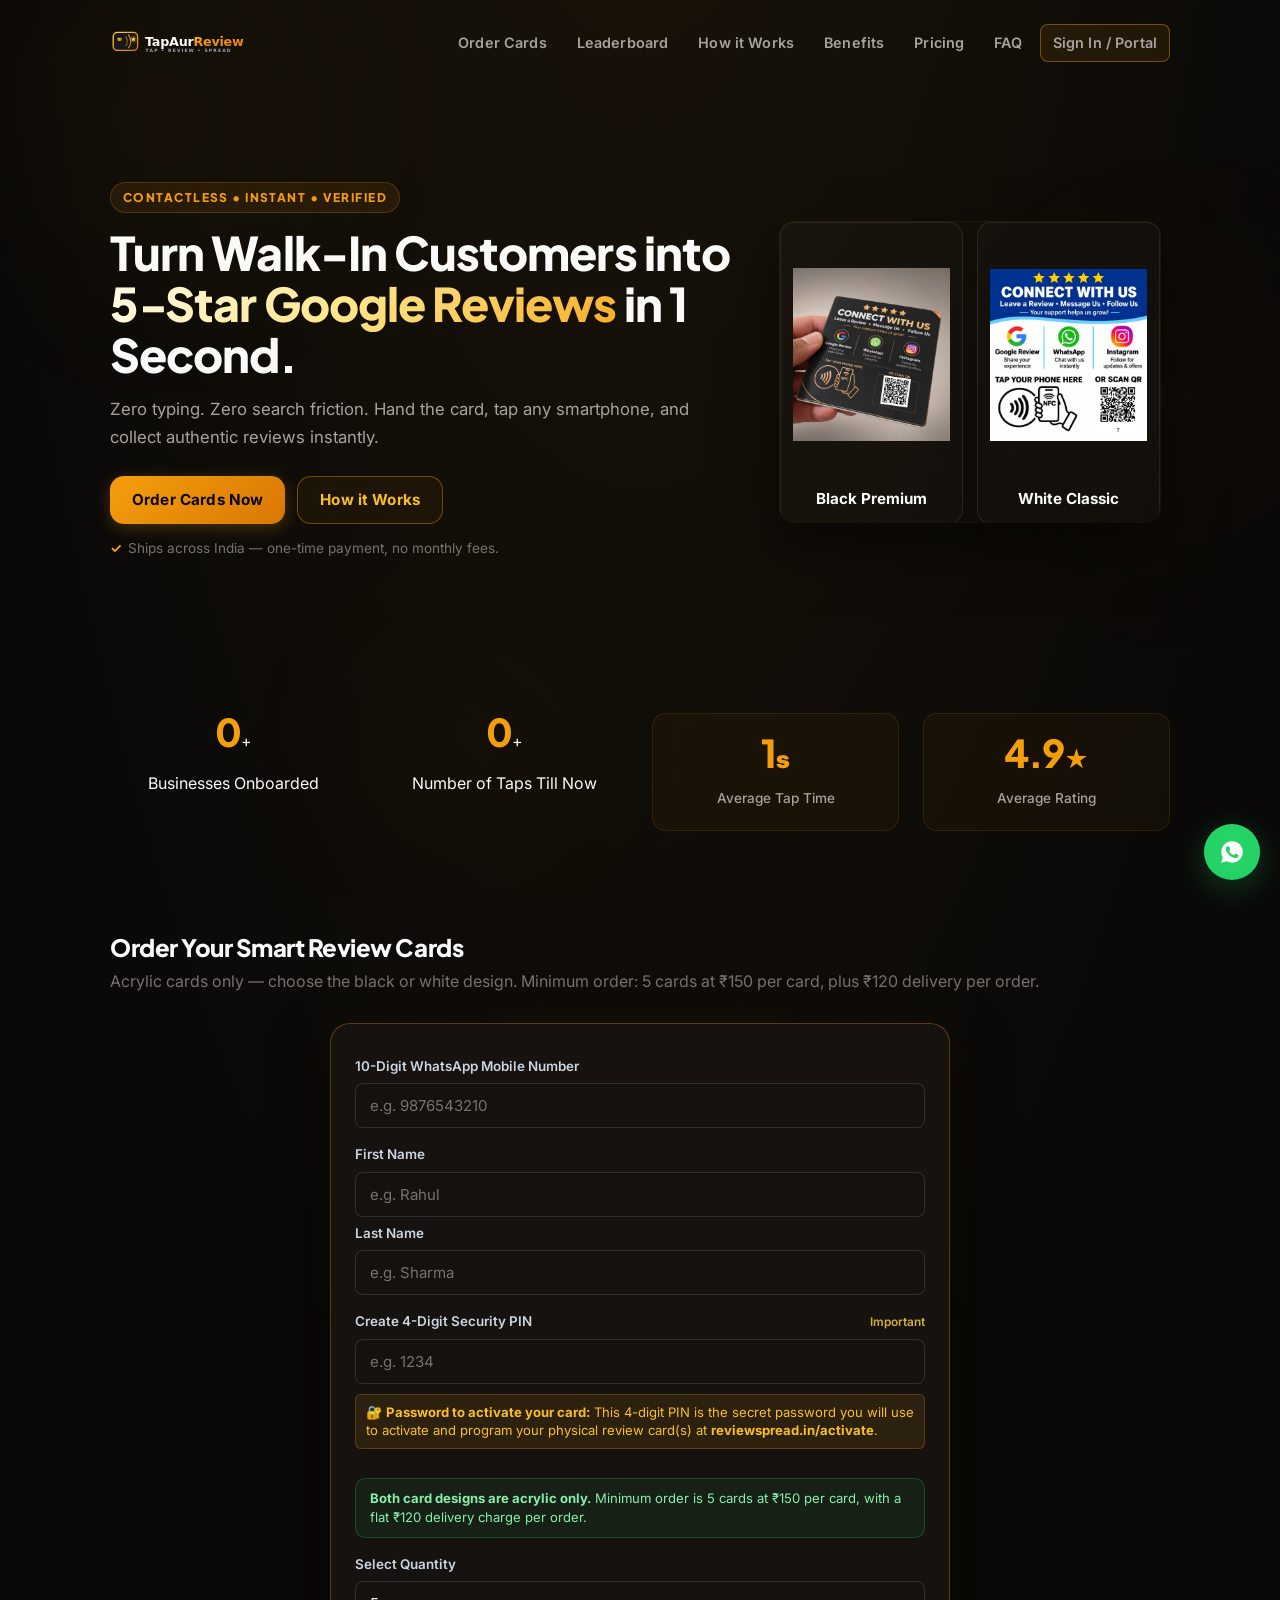
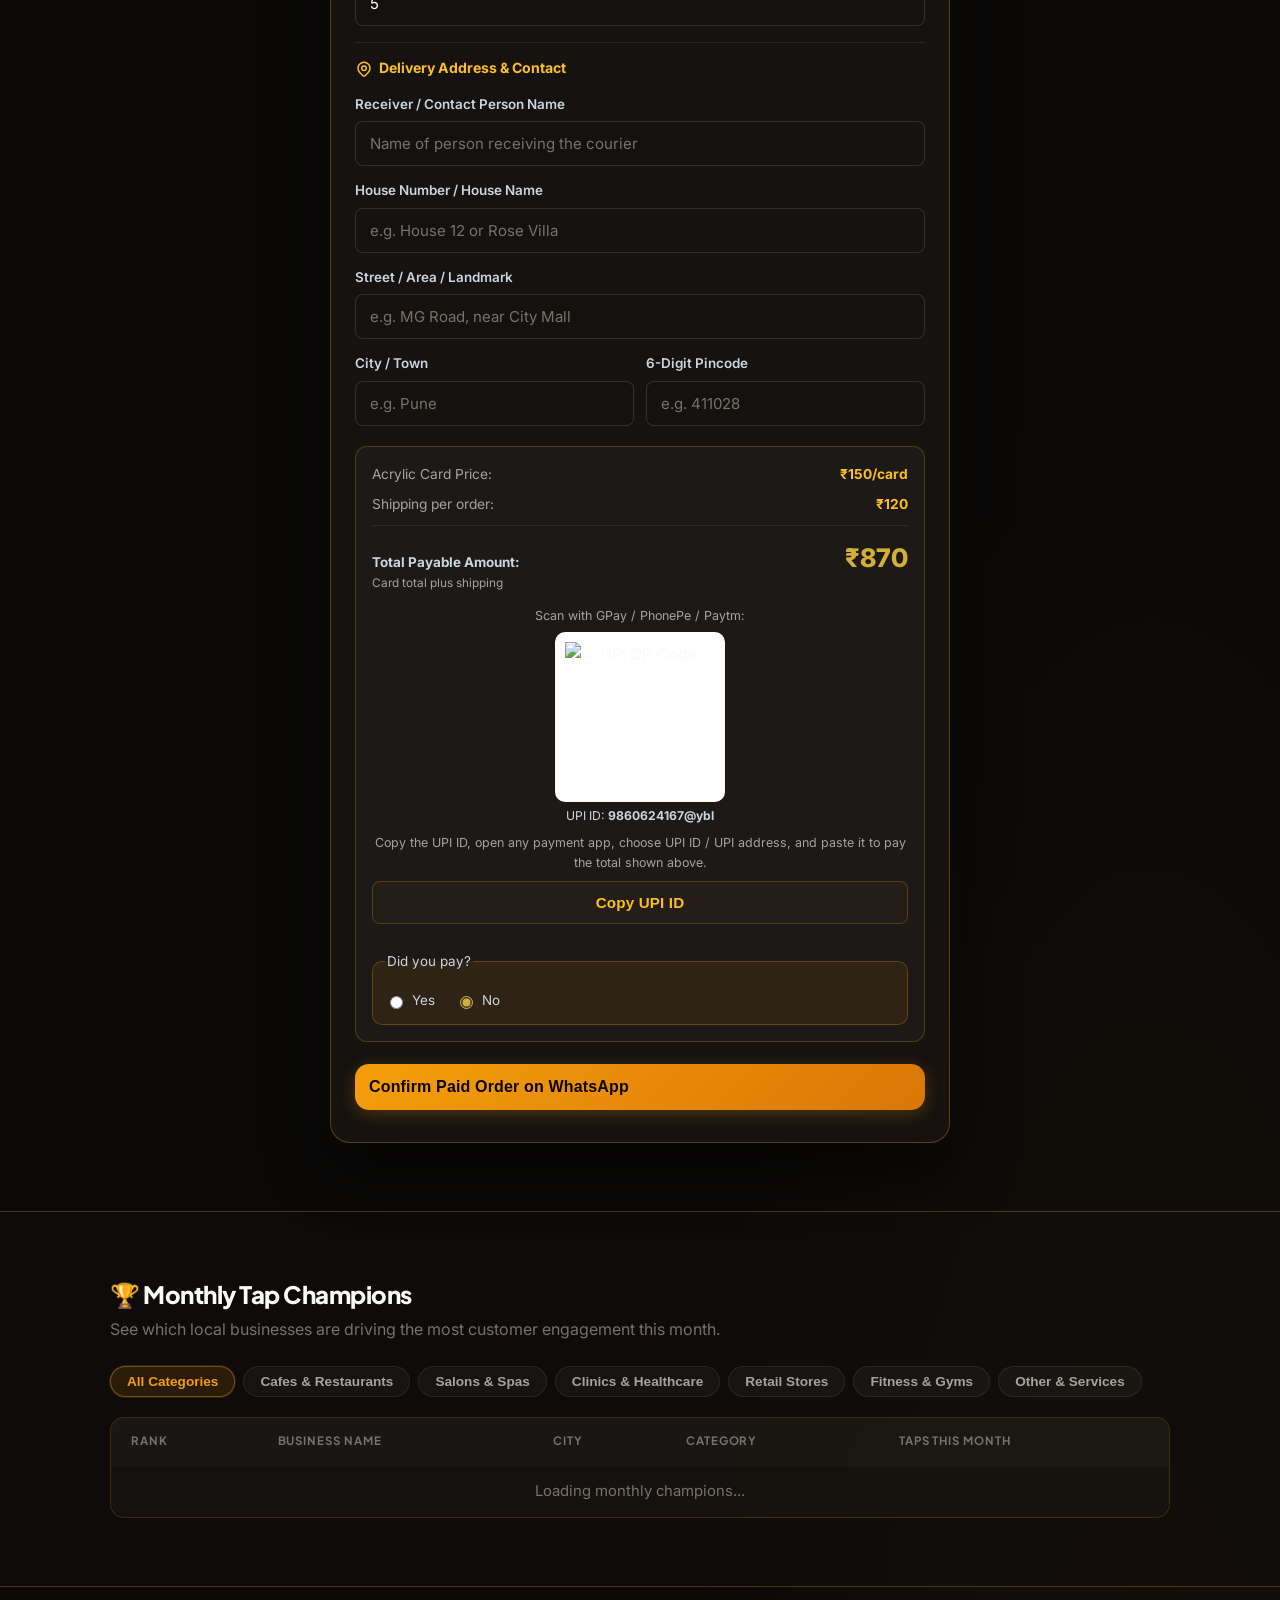
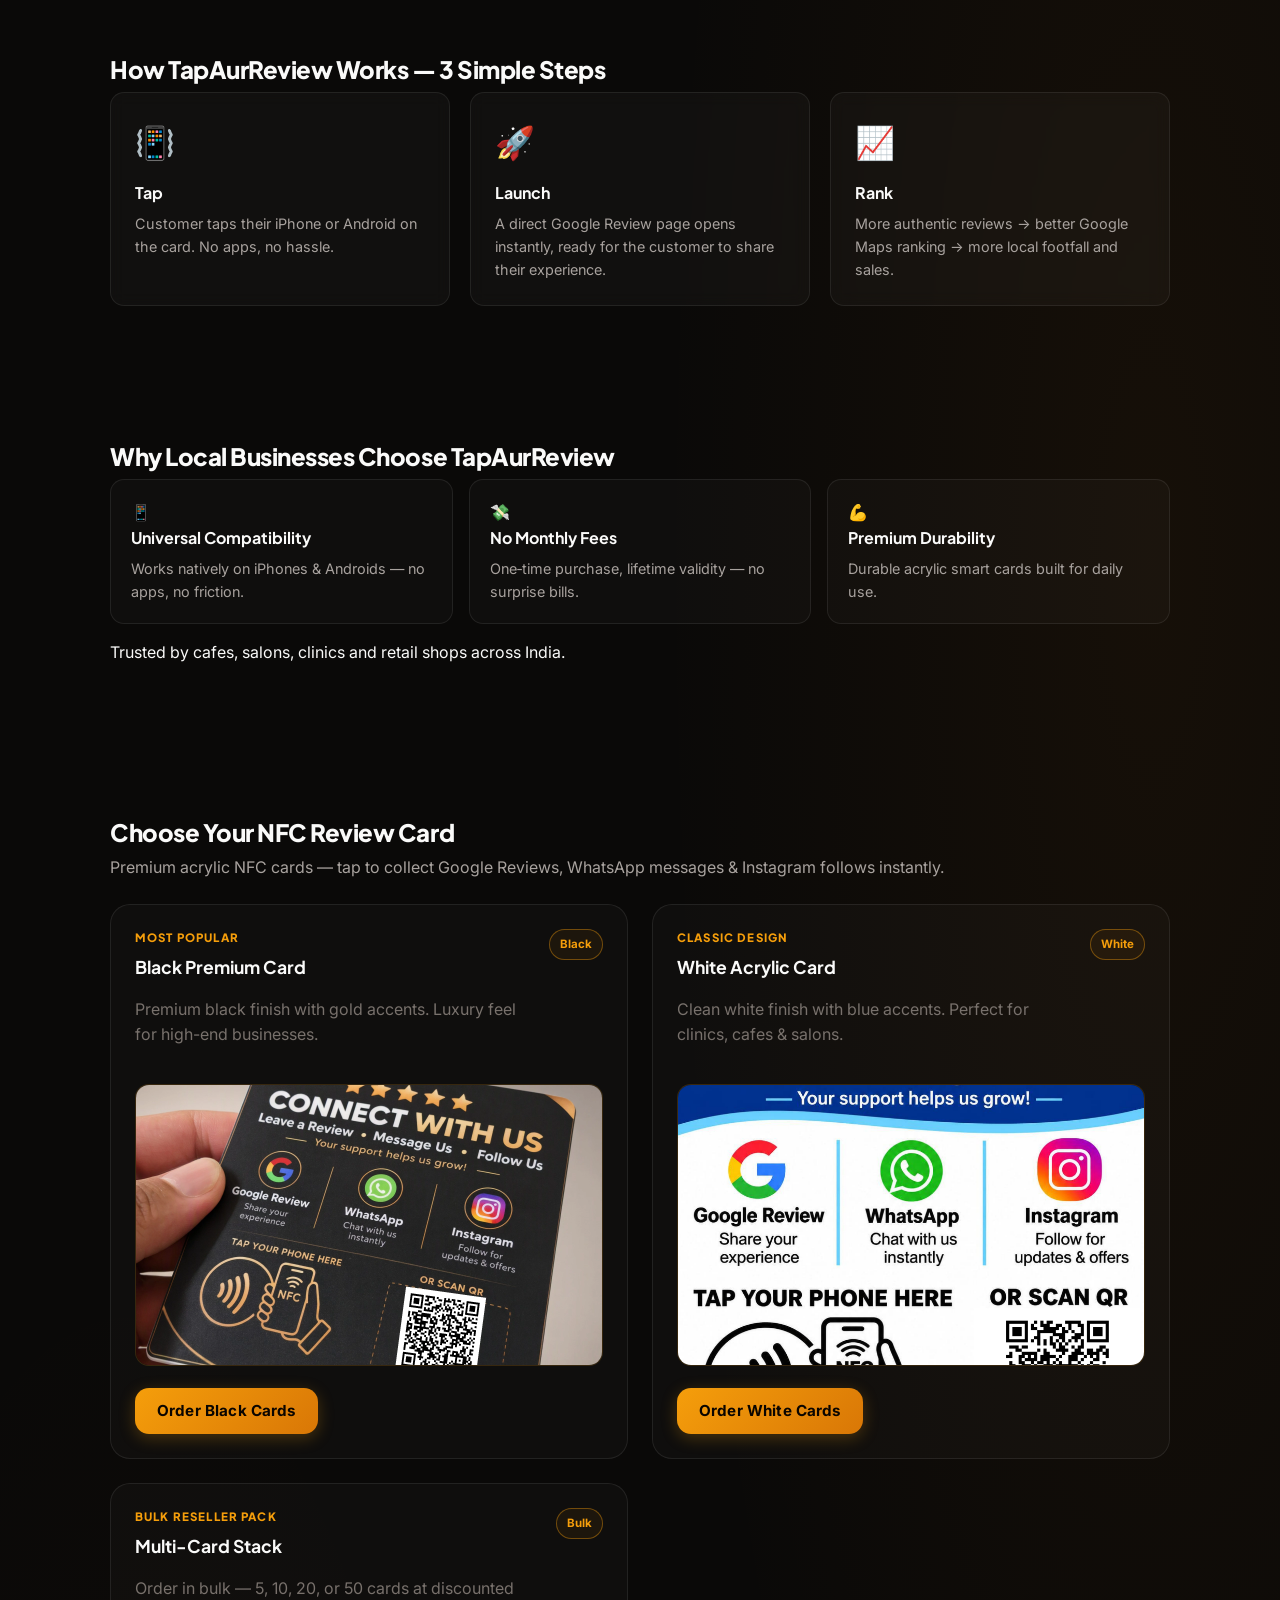
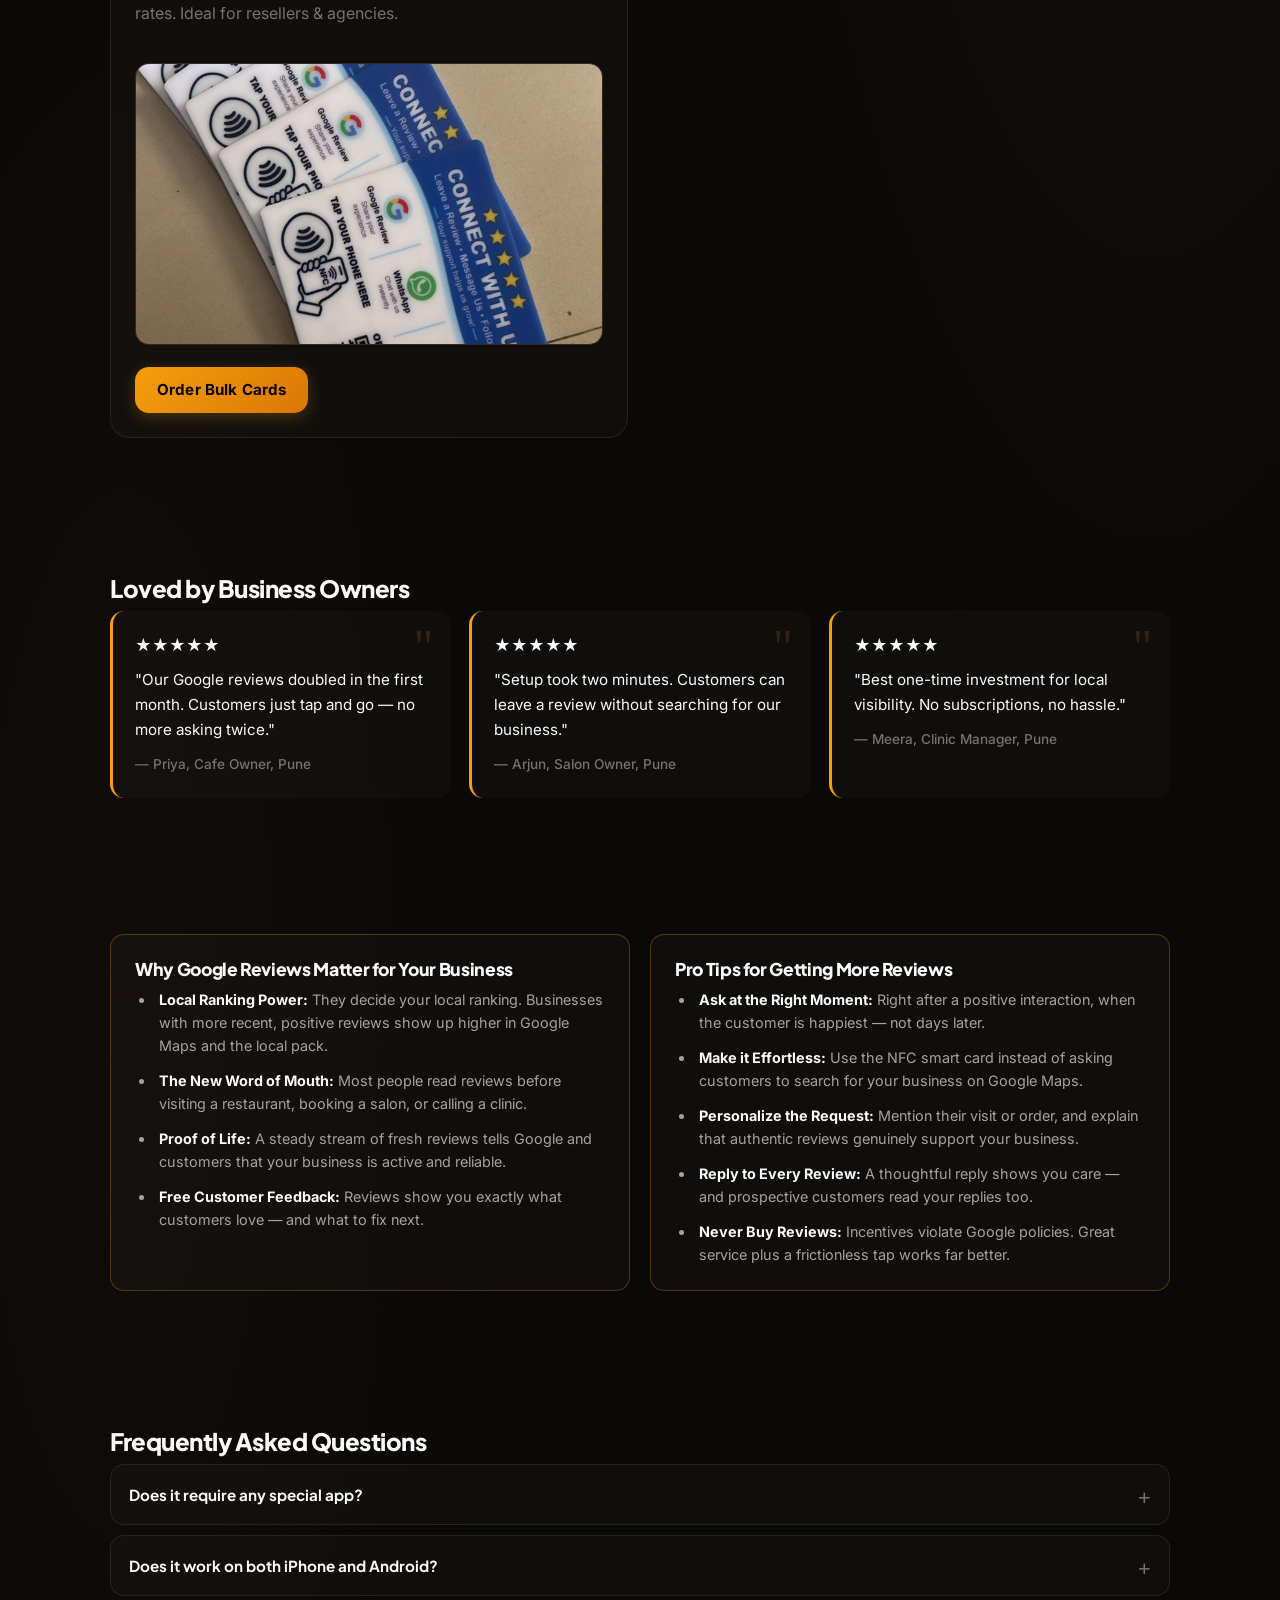
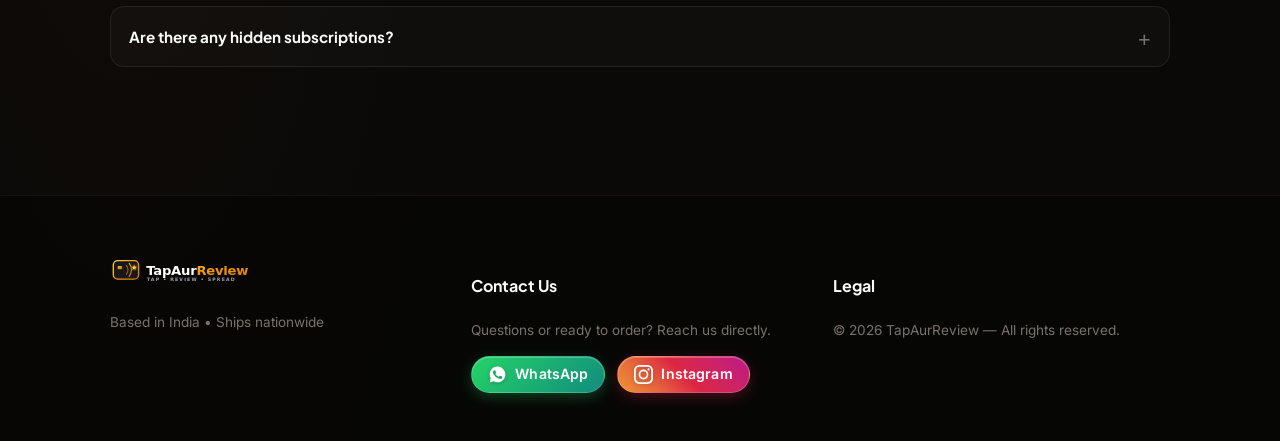
==== commit 1a7edf97: "Leaderboard-error-fixes" ====
--- a/index.html
+++ b/index.html
@@ -19,12 +19,6 @@
   <meta property="og:image" content="assets/black_card.webp" />
   <meta name="theme-color" content="#030712">
   <script src="/js/config.js"></script>
-  
-  <!-- Vercel Web Analytics -->
-  <script>
-    window.va = window.va || function () { (window.vaq = window.vaq || []).push(arguments); };
-  </script>
-  <script defer src="/_vercel/insights/script.js"></script>
 </head>
 <body>
   <div class="bg-blobs" aria-hidden="true">
@@ -143,7 +137,7 @@
               </div>
               <input type="password" id="orderCustPin" placeholder="e.g. 1234" maxlength="4" inputmode="numeric" required style="width: 100%; background: #14110e; border: 1px solid rgba(255, 255, 255, 0.12); border-radius: 8px; padding: 12px 14px; color: #fff; font-size: 0.94rem; outline: none;">
               <p style="font-size: 0.82rem; color: #fbbf24; background: rgba(245, 158, 11, 0.1); border: 1px solid rgba(245, 158, 11, 0.25); border-radius: 6px; padding: 8px 10px; margin-top: 4px; line-height: 1.4;">
-                🔐 <strong>Password to activate your card:</strong> This 4-digit PIN is the secret password you will use to activate and program your physical review card(s) at <strong>tapaurreview.vercel.app/activate</strong>.
+                🔐 <strong>Password to activate your card:</strong> This 4-digit PIN is the secret password you will use to activate and program your physical review card(s) at <strong>reviewspread.in/activate</strong>.
               </p>
             </div>
 
@@ -275,6 +269,7 @@
           <button class="filter-btn" data-cat="Clinics & Healthcare">Clinics & Healthcare</button>
           <button class="filter-btn" data-cat="Retail Stores">Retail Stores</button>
           <button class="filter-btn" data-cat="Fitness & Gyms">Fitness & Gyms</button>
+          <button class="filter-btn" data-cat="Other">Other & Services</button>
         </div>
 
         <div class="leaderboard-table-wrapper reveal">
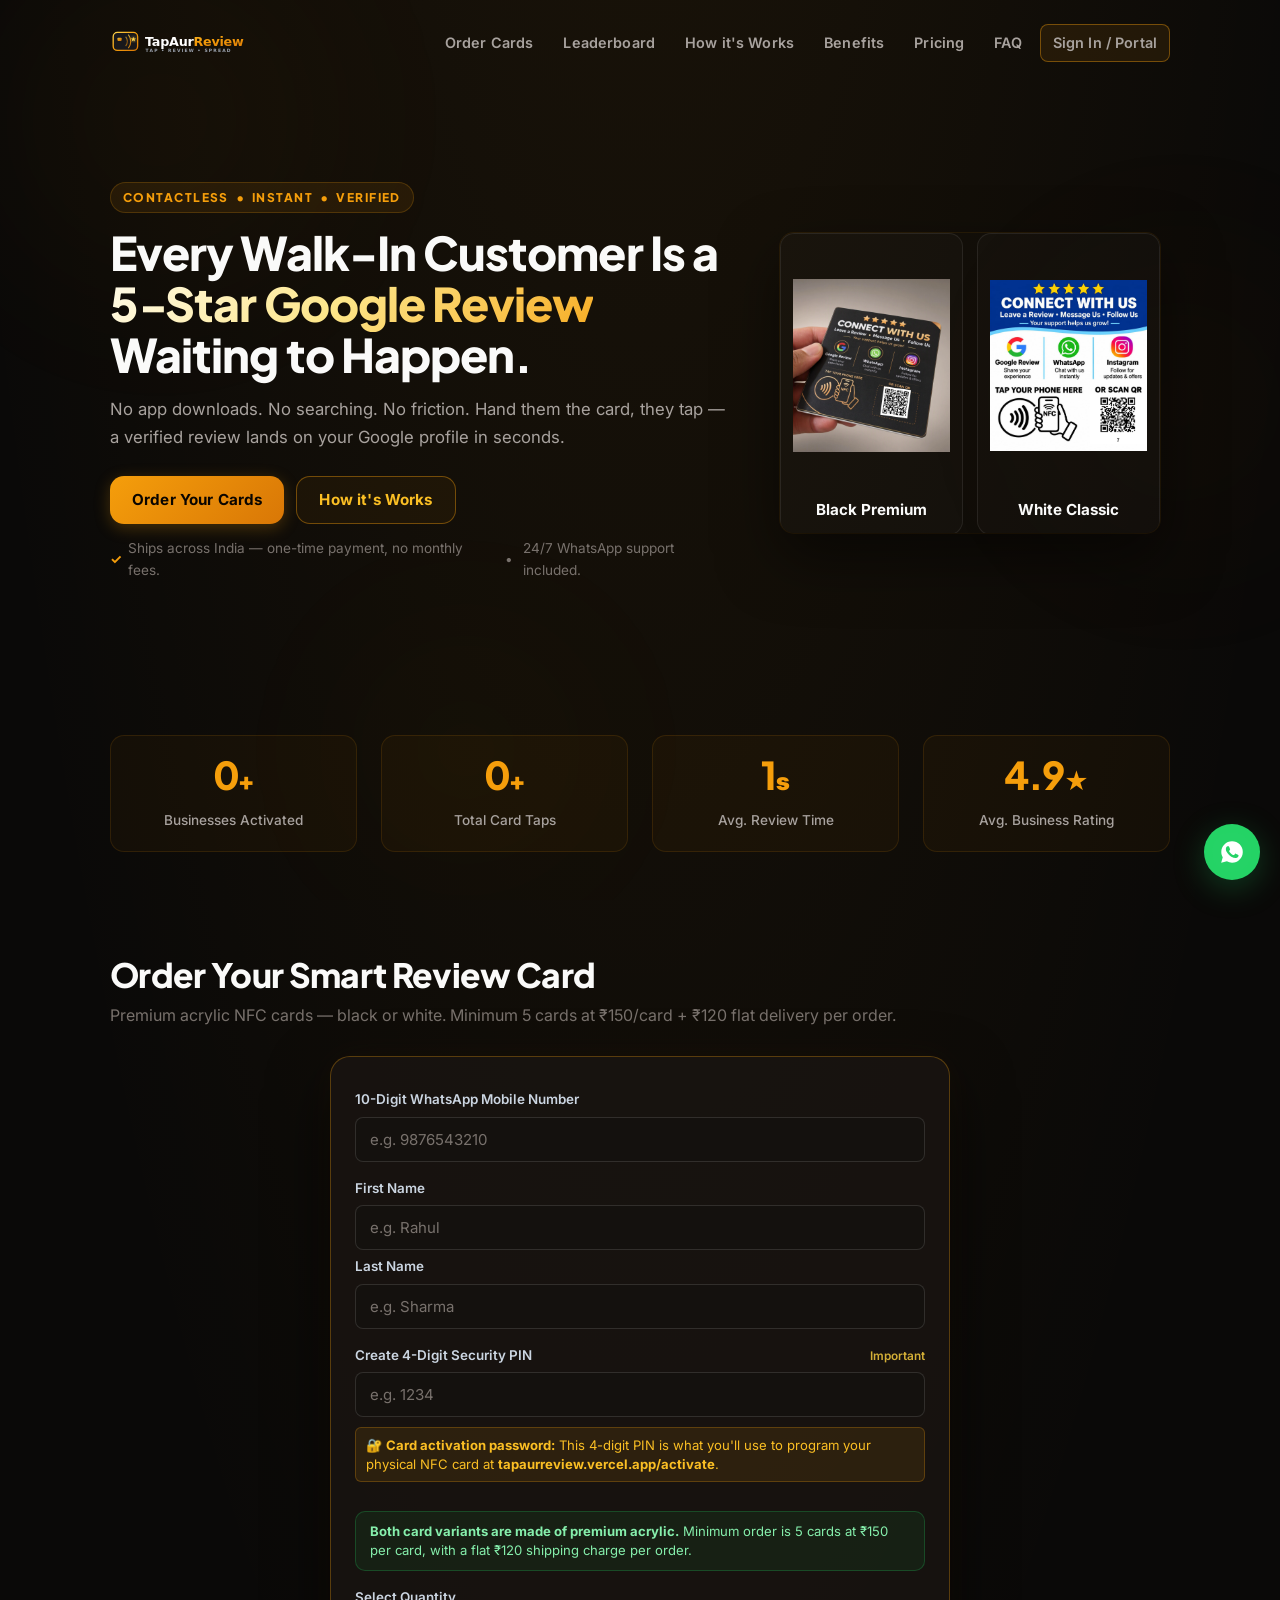
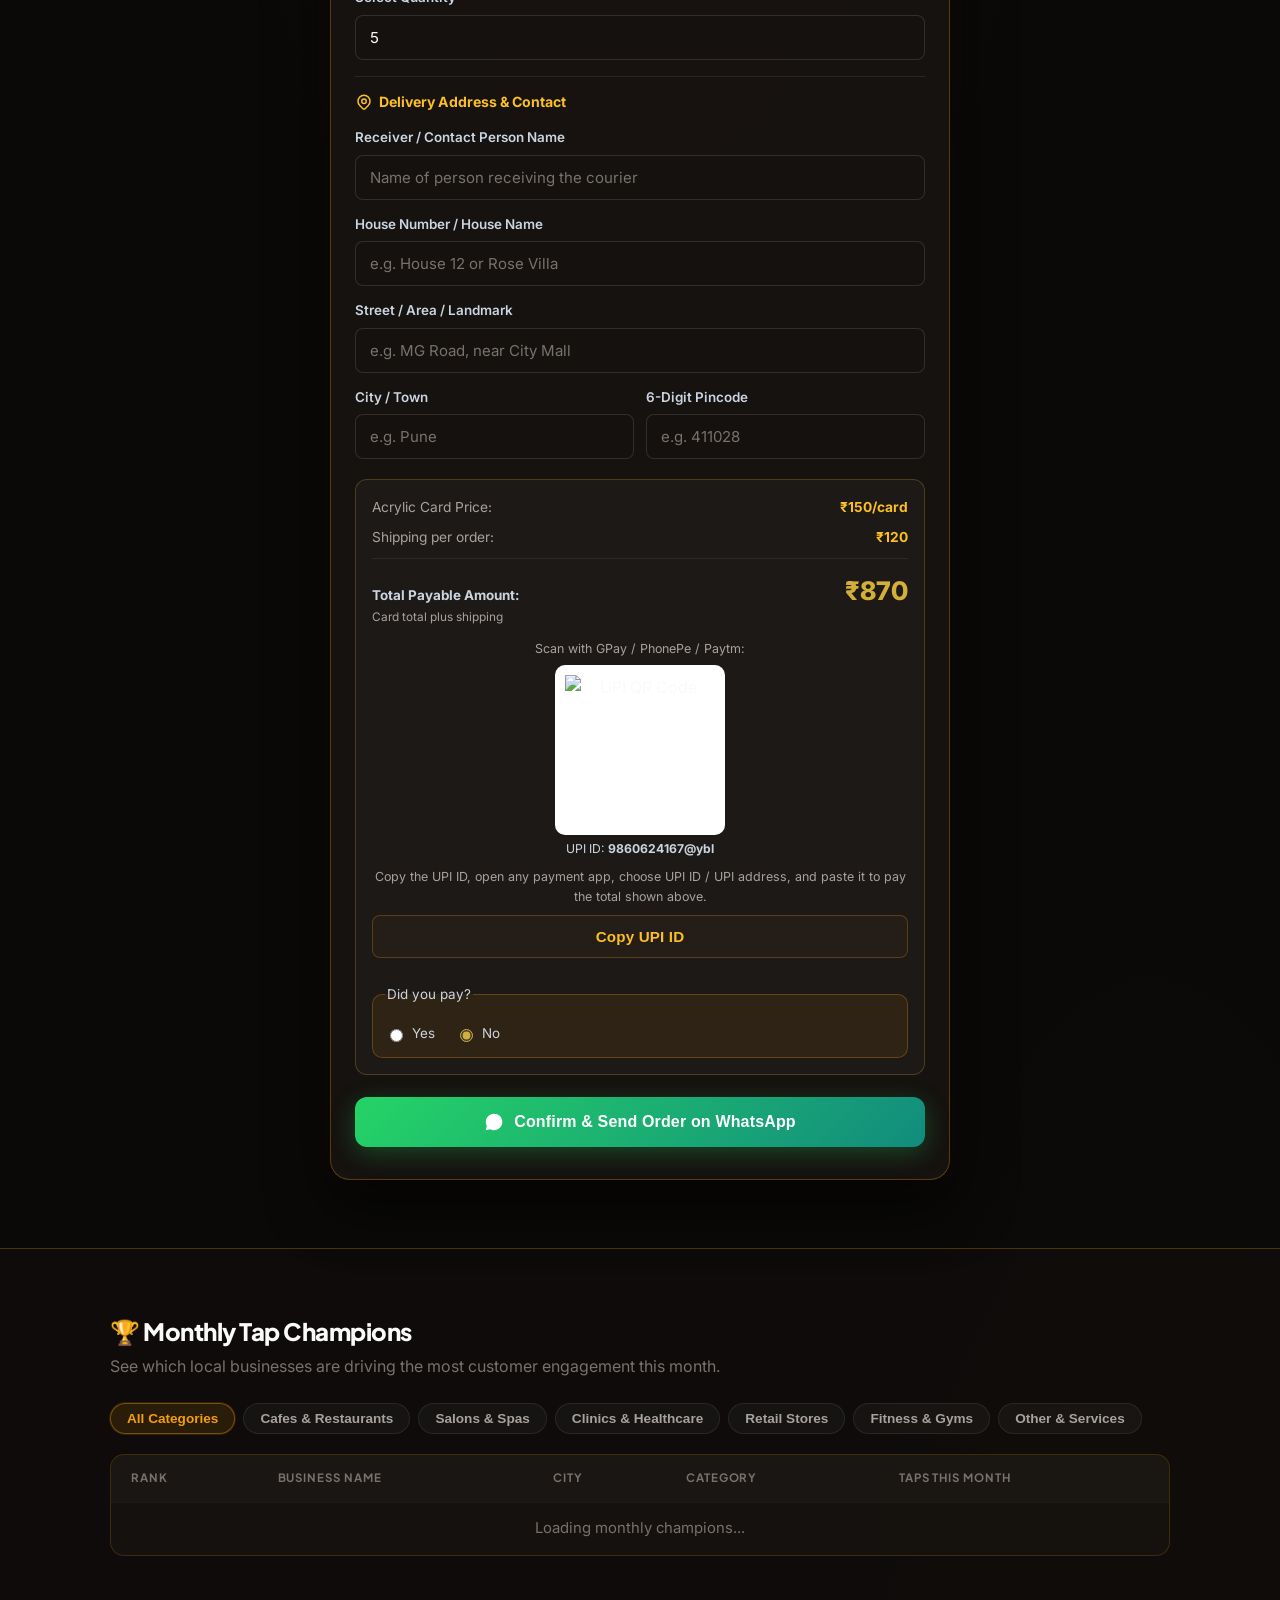
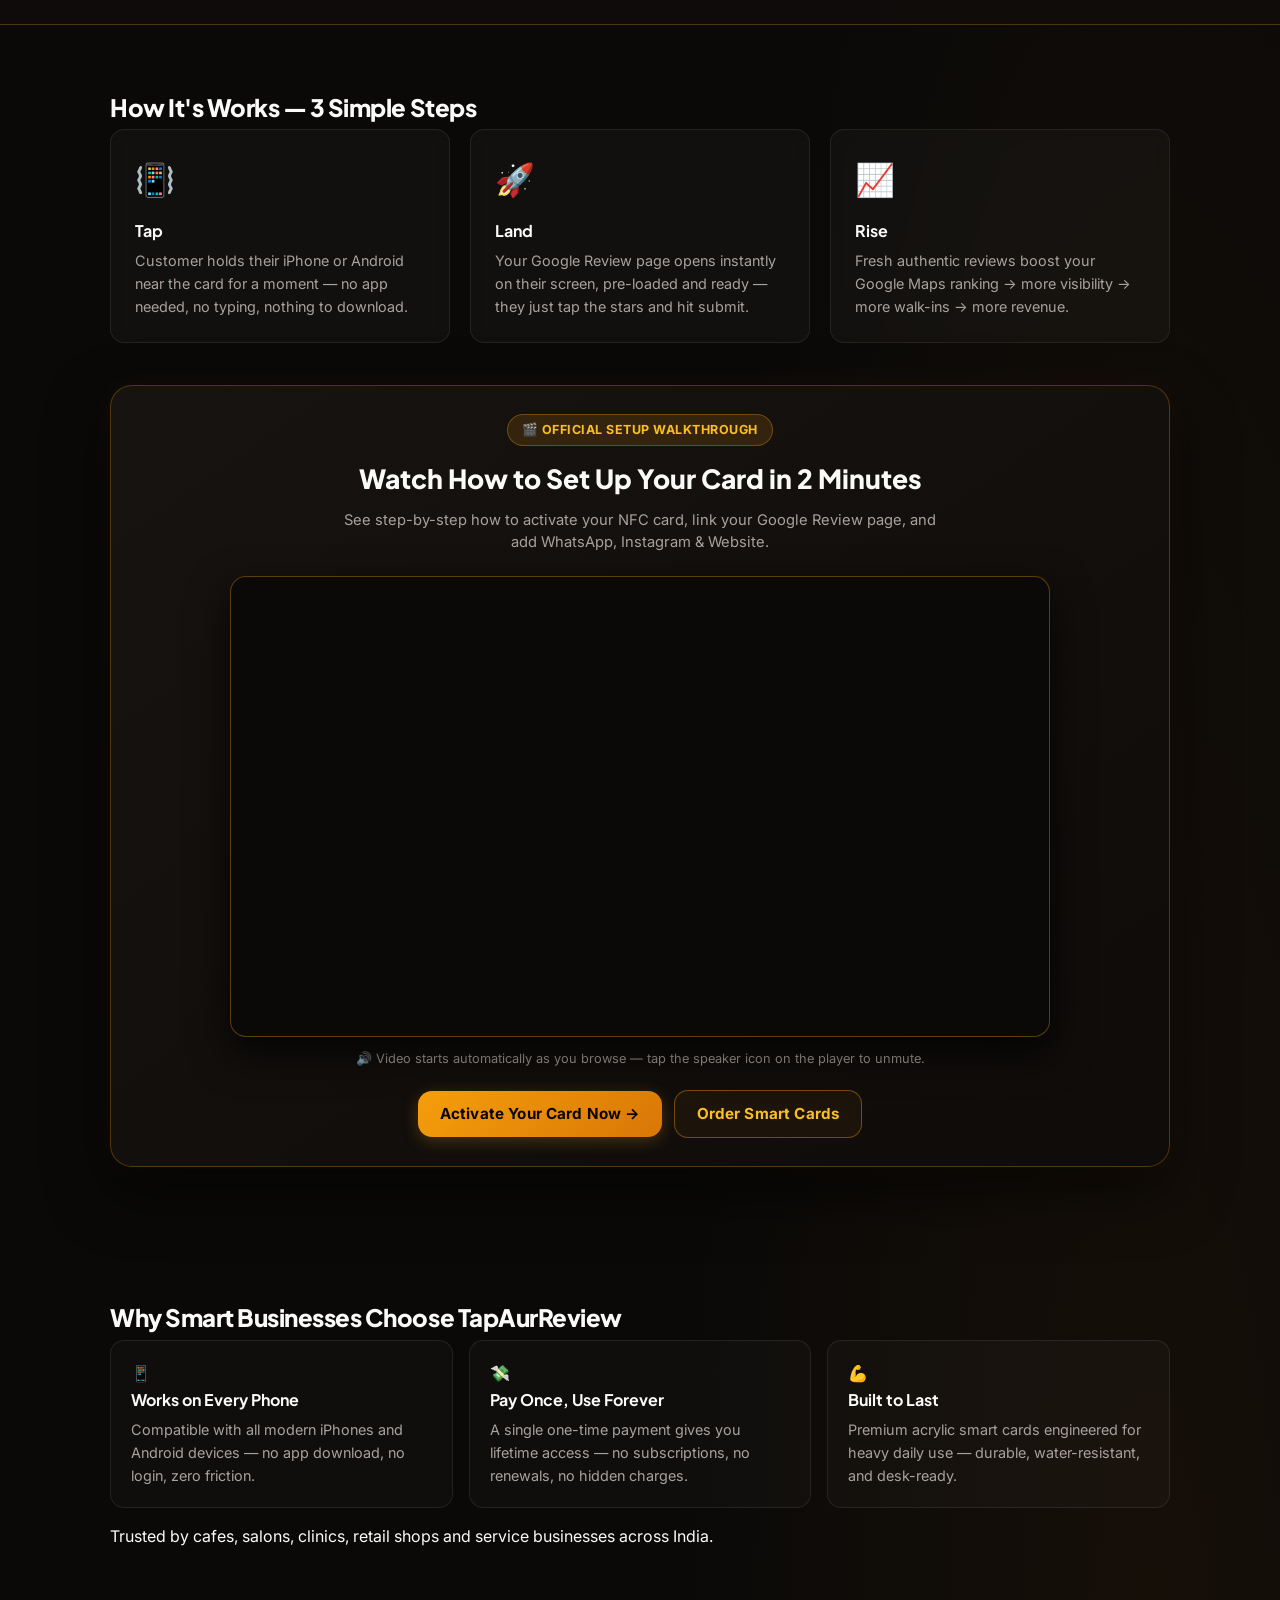
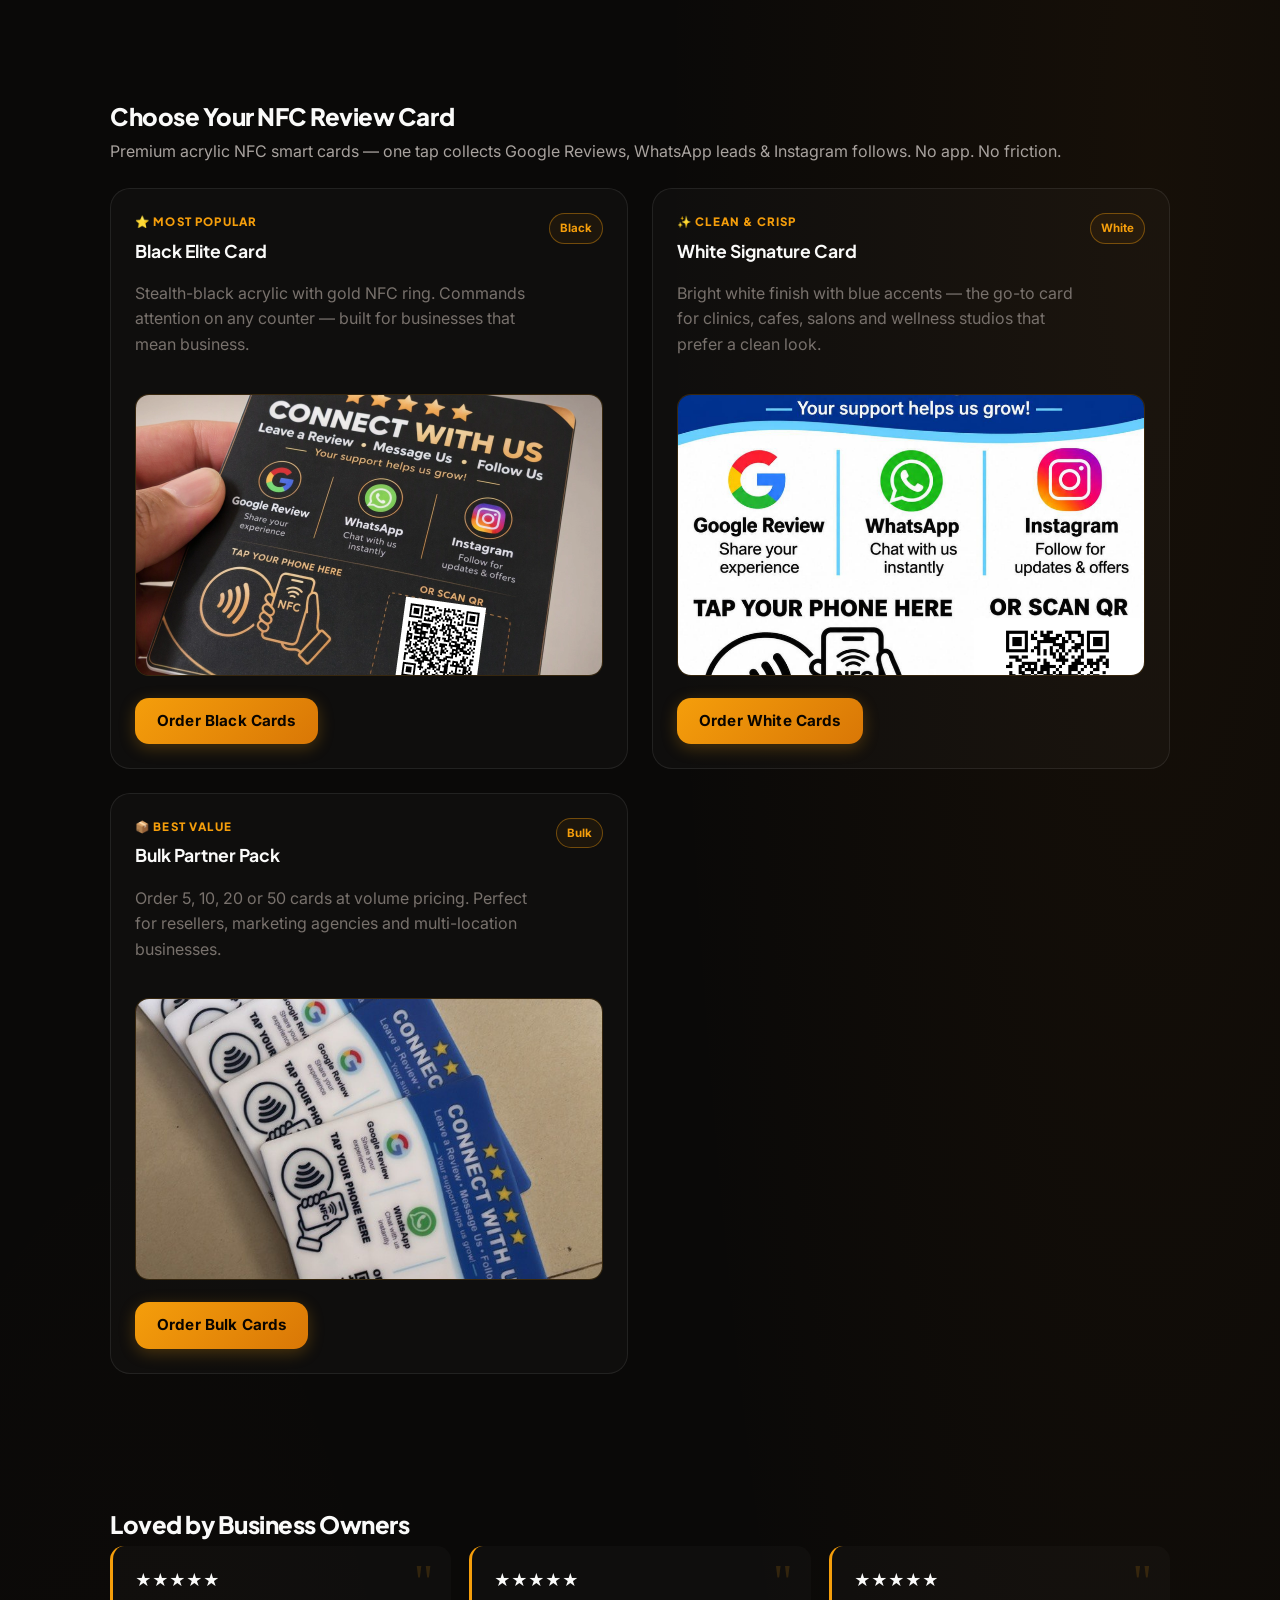
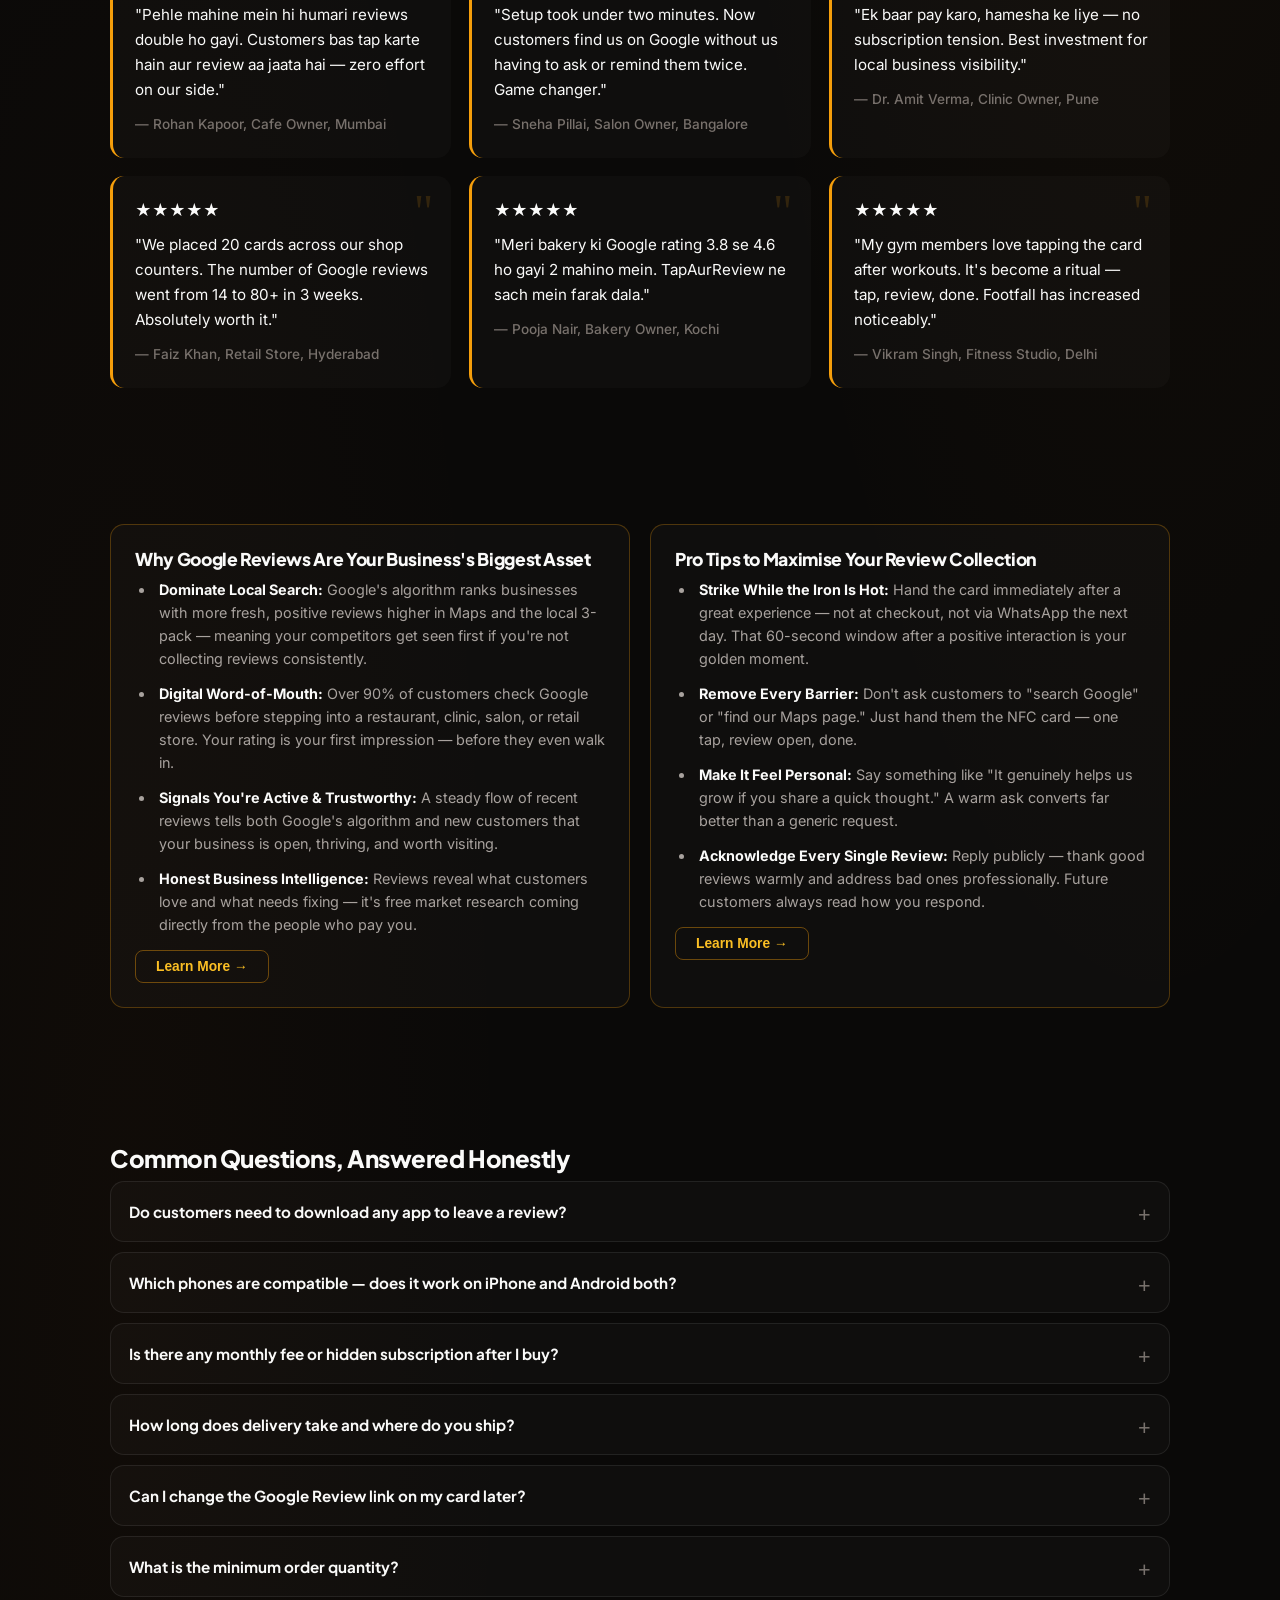
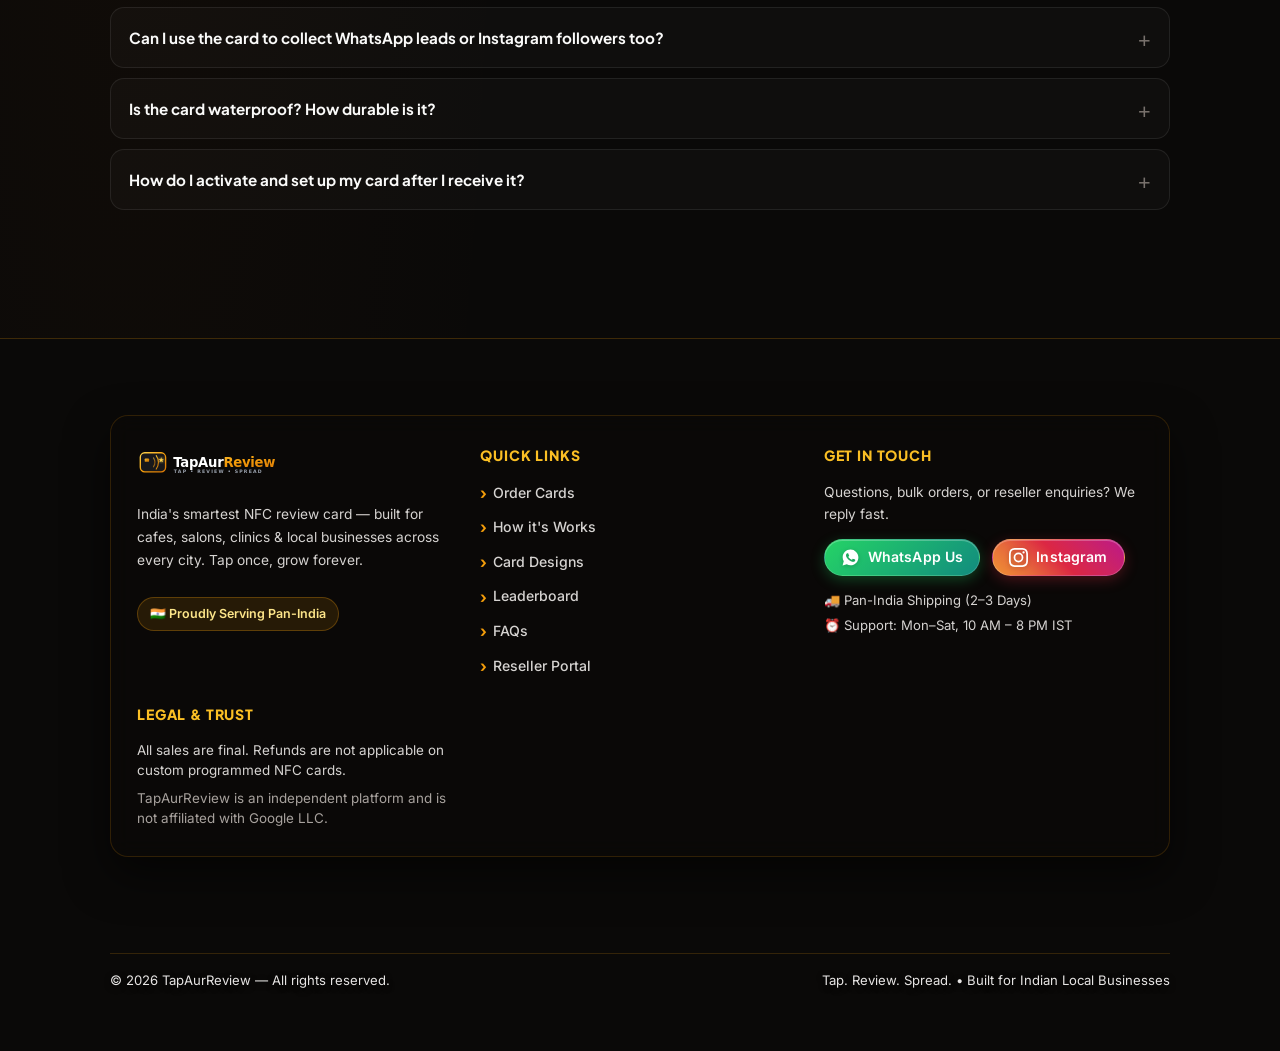
==== commit 461413b2: "optimized-pages" ====
--- a/index.html
+++ b/index.html
@@ -19,6 +19,216 @@
   <meta property="og:image" content="assets/black_card.webp" />
   <meta name="theme-color" content="#030712">
   <script src="/js/config.js"></script>
+  <style>
+    /* Homepage-only Footer with Improvised Indian Heritage Skyline */
+    .home-footer {
+      position: relative;
+      background-color: #0a0908;
+      background-image:
+        linear-gradient(180deg,
+          rgba(10, 9, 8, 0.98) 0%,
+          rgba(10, 9, 8, 0.84) 38%,
+          rgba(10, 9, 8, 0.56) 76%,
+          rgba(10, 9, 8, 0.72) 100%
+        ),
+        url('assets/footer-india-bg.webp');
+      background-position: center top, center bottom;
+      background-repeat: no-repeat, no-repeat;
+      background-size: 100% 100%, min(100%, 1500px) auto;
+      border-top: 1px solid rgba(245, 158, 11, 0.22);
+      padding: 52px 0 36px;
+      overflow: hidden;
+    }
+
+    .home-footer .container {
+      position: relative;
+      z-index: 2;
+    }
+
+    .home-footer .footer-grid {
+      background: rgba(12, 10, 8, 0.58);
+      backdrop-filter: blur(10px);
+      -webkit-backdrop-filter: blur(10px);
+      border: 1px solid rgba(245, 158, 11, 0.16);
+      border-radius: 18px;
+      padding: 28px 26px;
+      box-shadow: 0 18px 44px rgba(0, 0, 0, 0.55);
+    }
+
+    .home-footer .footer-col-title {
+      font-family: 'Plus Jakarta Sans', sans-serif;
+      font-size: 0.88rem;
+      font-weight: 800;
+      color: #fbbf24;
+      margin: 0 0 14px;
+      letter-spacing: 0.06em;
+      text-transform: uppercase;
+    }
+
+    .home-footer .footer-links-list {
+      list-style: none;
+      padding: 0;
+      margin: 0;
+      display: flex;
+      flex-direction: column;
+      gap: 9px;
+    }
+
+    .home-footer .footer-links-list a {
+      color: #d6d3d1;
+      text-decoration: none;
+      font-size: 0.88rem;
+      font-weight: 500;
+      transition: color 0.2s ease, transform 0.2s ease;
+      display: inline-flex;
+      align-items: center;
+      gap: 6px;
+    }
+
+    .home-footer .footer-links-list a::before {
+      content: "›";
+      color: #f59e0b;
+      font-weight: 700;
+      font-size: 1rem;
+      line-height: 1;
+    }
+
+    .home-footer .footer-links-list a:hover {
+      color: #fbbf24;
+      transform: translateX(3px);
+    }
+
+    .home-footer .footer-badge {
+      display: inline-flex;
+      align-items: center;
+      gap: 6px;
+      margin-top: 12px;
+      padding: 6px 12px;
+      border-radius: 999px;
+      background: rgba(245, 158, 11, 0.12);
+      border: 1px solid rgba(245, 158, 11, 0.28);
+      color: #fde68a;
+      font-size: 0.78rem;
+      font-weight: 600;
+    }
+
+    .home-footer .footer-bottom-bar {
+      margin-top: 96px;
+      padding-top: 16px;
+      border-top: 1px solid rgba(245, 158, 11, 0.18);
+      display: flex;
+      flex-wrap: wrap;
+      justify-content: space-between;
+      align-items: center;
+      gap: 10px;
+      font-size: 0.82rem;
+      color: #e7e5e4;
+      text-shadow: 0 2px 6px rgba(0, 0, 0, 0.9);
+    }
+
+    @media (max-width: 767px) {
+      .home-footer {
+        background-size: 100% 100%, 135% auto;
+        background-position: center top, center bottom;
+        padding: 36px 0 24px;
+      }
+      .home-footer .footer-grid {
+        padding: 20px 18px;
+        gap: 24px;
+      }
+      .home-footer .footer-bottom-bar {
+        margin-top: 64px;
+        flex-direction: column;
+        text-align: center;
+      }
+    }
+
+    /* Homepage-only Setup Video Showcase */
+    .setup-video-box {
+      margin-top: 42px;
+      background: linear-gradient(145deg, rgba(24, 20, 17, 0.94) 0%, rgba(15, 12, 10, 0.96) 100%);
+      border: 1px solid rgba(245, 158, 11, 0.28);
+      border-radius: 22px;
+      padding: 28px 24px;
+      box-shadow: 0 24px 60px rgba(0, 0, 0, 0.6), 0 0 32px rgba(245, 158, 11, 0.06);
+      text-align: center;
+    }
+    .setup-video-kicker {
+      display: inline-flex;
+      align-items: center;
+      gap: 6px;
+      padding: 5px 14px;
+      border-radius: 999px;
+      background: rgba(245, 158, 11, 0.14);
+      border: 1px solid rgba(245, 158, 11, 0.32);
+      color: #fbbf24;
+      font-size: 0.78rem;
+      font-weight: 700;
+      letter-spacing: 0.04em;
+      text-transform: uppercase;
+      margin-bottom: 12px;
+    }
+    .setup-video-box h3 {
+      font-family: 'Plus Jakarta Sans', sans-serif;
+      font-size: clamp(1.25rem, 2.8vw, 1.65rem);
+      font-weight: 800;
+      color: #fafaf9;
+      margin: 0 0 8px;
+    }
+    .setup-video-sub {
+      color: #a8a29e;
+      font-size: 0.92rem;
+      max-width: 600px;
+      margin: 0 auto 22px;
+      line-height: 1.55;
+    }
+    .setup-video-frame-wrap {
+      position: relative;
+      width: 100%;
+      max-width: 820px;
+      margin: 0 auto;
+      aspect-ratio: 16 / 9;
+      border-radius: 16px;
+      overflow: hidden;
+      background: #0a0908;
+      border: 1px solid rgba(245, 158, 11, 0.35);
+      box-shadow: 0 16px 40px rgba(0, 0, 0, 0.75);
+    }
+    .setup-video-frame-wrap iframe {
+      position: absolute;
+      inset: 0;
+      width: 100%;
+      height: 100%;
+      border: 0;
+    }
+    .setup-video-actions {
+      display: flex;
+      flex-wrap: wrap;
+      justify-content: center;
+      align-items: center;
+      gap: 12px;
+      margin-top: 20px;
+    }
+    .setup-video-note {
+      font-size: 0.8rem;
+      color: #a8a29e;
+      margin-top: 12px;
+    }
+    @media (max-width: 767px) {
+      .setup-video-box {
+        margin-top: 28px;
+        padding: 20px 14px;
+        border-radius: 16px;
+      }
+      .setup-video-frame-wrap {
+        border-radius: 12px;
+      }
+      .setup-video-actions .btn {
+        width: 100%;
+        justify-content: center;
+      }
+    }
+  </style>
 </head>
 <body>
   <div class="bg-blobs" aria-hidden="true">
@@ -41,7 +251,7 @@
         <ul class="nav-list" id="nav-list">
           <li><a href="#order">Order Cards</a></li>
           <li><a href="#leaderboard">Leaderboard</a></li>
-          <li><a href="#how-it-works">How it Works</a></li>
+          <li><a href="#how-it-works">How it's Works</a></li>
           <li><a href="#benefits">Benefits</a></li>
           <li><a href="#pricing">Pricing</a></li>
           <li><a href="#faq">FAQ</a></li>
@@ -56,16 +266,20 @@
     <section id="hero" class="hero">
       <div class="container hero-grid">
         <div class="hero-content">
-          <p class="eyebrow">Contactless • Instant • Verified</p>
-          <h1 class="hero-title">Turn Walk-In Customers into <span class="gradient-text">5‑Star Google Reviews</span> in 1 Second.</h1>
-          <p class="hero-lead">Zero typing. Zero search friction. Hand the card, tap any smartphone, and collect authentic reviews instantly.</p>
+          <p class="eyebrow">Contactless &nbsp;•&nbsp; Instant &nbsp;•&nbsp; Verified</p>
+          <h1 class="hero-title">Every Walk-In Customer Is a <span class="gradient-text">5‑Star Google Review</span> Waiting to Happen.</h1>
+          <p class="hero-lead">No app downloads. No searching. No friction. Hand them the card, they tap — a verified review lands on your Google profile in seconds.</p>
           
           <div class="hero-ctas">
-            <a class="btn btn-primary" id="hero-order" href="#order">Order Cards Now</a>
-            <a class="btn btn-outline" href="#how-it-works">How it Works</a>
-          </div>
-
-          <p class="micro">Ships across India — one-time payment, no monthly fees.</p>
+            <a class="btn btn-primary" id="hero-order" href="#order">Order Your Cards</a>
+            <a class="btn btn-outline" href="#how-it-works">How it's Works</a>
+          </div>
+
+          <p class="micro">
+            <span>Ships across India — one-time payment, no monthly fees.</span>
+            &nbsp;•&nbsp;
+            <span>24/7 WhatsApp support included.</span>
+          </p>
         </div>
 
         <div class="hero-banner">
@@ -86,21 +300,21 @@
     <!-- STATS -->
     <section class="section stats">
       <div class="container stats-grid">
-        <div>
-          <span class="stat-number" id="stat-biz" data-target="0">0</span><span>+</span>
-          <p>Businesses Onboarded</p>
-        </div>
-        <div>
-          <span class="stat-number" id="stat-taps" data-target="0">0</span><span>+</span>
-          <p>Number of Taps Till Now</p>
+        <div class="stat reveal">
+          <span class="stat-number" id="stat-biz" data-target="0">0</span><span class="stat-suffix">+</span>
+          <p class="stat-label">Businesses Activated</p>
+        </div>
+        <div class="stat reveal">
+          <span class="stat-number" id="stat-taps" data-target="0">0</span><span class="stat-suffix">+</span>
+          <p class="stat-label">Total Card Taps</p>
         </div>
         <div class="stat reveal">
           <span class="stat-number" data-target="1">0</span><span class="stat-suffix">s</span>
-          <p>Average Tap Time</p>
+          <p class="stat-label">Avg. Review Time</p>
         </div>
         <div class="stat reveal">
           <span class="stat-number" data-target="4.9" data-decimal="1">0</span><span class="stat-suffix">★</span>
-          <p>Average Rating</p>
+          <p class="stat-label">Avg. Business Rating</p>
         </div>
       </div>
     </section>
@@ -108,8 +322,8 @@
     <!-- DIRECT ORDER CARD SECTION (ACRYLIC CARDS + SHIPPING) -->
     <section id="order" class="section order" style="padding-top: 10px;">
       <div class="container">
-        <h2 class="reveal">Order Your Smart Review Cards</h2>
-        <p class="muted reveal">Acrylic cards only — choose the black or white design. Minimum order: 5 cards at ₹150 per card, plus ₹120 delivery per order.</p>
+        <h2 class="reveal" style="font-family:'Plus Jakarta Sans',sans-serif; font-size:clamp(1.5rem,3.5vw,2.1rem); font-weight:800; letter-spacing:-0.02em;">Order Your Smart Review Card</h2>
+        <p class="muted reveal">Premium acrylic NFC cards — black or white. Minimum 5 cards at ₹150/card + ₹120 flat delivery per order.</p>
 
         <div class="card reveal" style="max-width: 620px; margin: 28px auto 0; background: rgba(24, 20, 17, 0.92); border: 1px solid rgba(245, 158, 11, 0.3); border-radius: 20px; padding: 32px 24px; box-shadow: 0 24px 60px rgba(0, 0, 0, 0.7), 0 0 35px rgba(245, 158, 11, 0.05);">
           
@@ -137,13 +351,13 @@
               </div>
               <input type="password" id="orderCustPin" placeholder="e.g. 1234" maxlength="4" inputmode="numeric" required style="width: 100%; background: #14110e; border: 1px solid rgba(255, 255, 255, 0.12); border-radius: 8px; padding: 12px 14px; color: #fff; font-size: 0.94rem; outline: none;">
               <p style="font-size: 0.82rem; color: #fbbf24; background: rgba(245, 158, 11, 0.1); border: 1px solid rgba(245, 158, 11, 0.25); border-radius: 6px; padding: 8px 10px; margin-top: 4px; line-height: 1.4;">
-                🔐 <strong>Password to activate your card:</strong> This 4-digit PIN is the secret password you will use to activate and program your physical review card(s) at <strong>reviewspread.in/activate</strong>.
+                🔐 <strong>Card activation password:</strong> This 4-digit PIN is what you'll use to program your physical NFC card at <strong>tapaurreview.vercel.app/activate</strong>.
               </p>
             </div>
 
             <!-- Order pricing -->
             <div style="background: rgba(34, 197, 94, 0.08); border: 1px solid rgba(34, 197, 94, 0.25); border-radius: 10px; padding: 10px 14px; font-size: 0.82rem; color: #86efac; line-height: 1.45;">
-              <strong>Both card designs are acrylic only.</strong> Minimum order is 5 cards at ₹150 per card, with a flat ₹120 delivery charge per order.
+              <strong>Both card variants are made of premium acrylic.</strong> Minimum order is 5 cards at ₹150 per card, with a flat ₹120 shipping charge per order.
             </div>
 
             <div style="display: flex; flex-direction: column; gap: 6px;">
@@ -158,7 +372,7 @@
                   <path stroke-linecap="round" stroke-linejoin="round" stroke-width="2" d="M17.657 16.657L13.414 20.9a1.998 1.998 0 01-2.827 0l-4.244-4.243a8 8 0 1111.314 0z" />
                   <path stroke-linecap="round" stroke-linejoin="round" stroke-width="2" d="M15 11a3 3 0 11-6 0 3 3 0 016 0z" />
                 </svg>
-                Delivery Address & Contact
+                Delivery Address &amp; Contact
               </div>
 
               <!-- Line 1: Receiver Name -->
@@ -244,8 +458,9 @@
               </fieldset>
             </div>
 
-            <button type="submit" id="btnSubmitHomeOrder" class="btn btn-primary" disabled style="width: 100%; padding: 14px; font-size: 1rem; margin-top: 6px;">
-              Confirm Paid Order on WhatsApp
+            <button type="submit" id="btnSubmitHomeOrder" class="btn" disabled style="width: 100%; padding: 15px; font-size: 1rem; font-weight: 800; margin-top: 6px; background: linear-gradient(135deg, #25D366 0%, #128C7E 100%); color: #fff; border: none; border-radius: 12px; cursor: pointer; display: flex; align-items: center; justify-content: center; gap: 10px; box-shadow: 0 6px 24px rgba(37,211,102,0.28); transition: opacity 0.2s, transform 0.15s; letter-spacing: 0.01em;">
+              <svg width="20" height="20" viewBox="0 0 24 24" fill="currentColor" aria-hidden="true"><path d="M12.04 2C6.58 2 2.13 6.45 2.13 11.91c0 1.75.46 3.45 1.33 4.95L2 22l5.28-1.39a9.9 9.9 0 0 0 4.76 1.21h.01c5.46 0 9.91-4.45 9.91-9.91 0-2.65-1.03-5.14-2.9-7.01A9.82 9.82 0 0 0 12.04 2Z"/></svg>
+              Confirm &amp; Send Order on WhatsApp
             </button>
 
             <div id="homeOrderToast" style="display: none; padding: 10px; border-radius: 8px; font-size: 0.88rem; text-align: center; margin-top: 6px;"></div>
@@ -296,25 +511,47 @@
     <!-- HOW IT WORKS -->
     <section id="how-it-works" class="section how-it-works">
       <div class="container">
-        <h2 class="reveal">How TapAurReview Works — 3 Simple Steps</h2>
+        <h2 class="reveal">How It's Works — 3 Simple Steps</h2>
         <div class="steps-grid">
           <article class="step reveal">
             <div class="step-icon" aria-hidden="true">📳</div>
             <h3>Tap</h3>
-            <p>Customer taps their iPhone or Android on the card. No apps, no hassle.</p>
+            <p>Customer holds their iPhone or Android near the card for a moment — no app needed, no typing, nothing to download.</p>
           </article>
 
           <article class="step reveal">
             <div class="step-icon" aria-hidden="true">🚀</div>
-            <h3>Launch</h3>
-            <p>A direct Google Review page opens instantly, ready for the customer to share their experience.</p>
+            <h3>Land</h3>
+            <p>Your Google Review page opens instantly on their screen, pre-loaded and ready — they just tap the stars and hit submit.</p>
           </article>
 
           <article class="step reveal">
             <div class="step-icon" aria-hidden="true">📈</div>
-            <h3>Rank</h3>
-            <p>More authentic reviews → better Google Maps ranking → more local footfall and sales.</p>
+            <h3>Rise</h3>
+            <p>Fresh authentic reviews boost your Google Maps ranking → more visibility → more walk-ins → more revenue.</p>
           </article>
+        </div>
+
+        <!-- SETUP GUIDE VIDEO (Auto-plays muted when scrolled into view) -->
+        <div id="setup-guide" class="setup-video-box reveal">
+          <span class="setup-video-kicker">🎬 Official Setup Walkthrough</span>
+          <h3>Watch How to Set Up Your Card in 2 Minutes</h3>
+          <p class="setup-video-sub">See step-by-step how to activate your NFC card, link your Google Review page, and add WhatsApp, Instagram &amp; Website.</p>
+          <div class="setup-video-frame-wrap">
+            <iframe
+              id="setupGuideVideo"
+              data-src="https://www.youtube.com/embed/isO4-9i_-kE?autoplay=1&mute=1&playsinline=1&rel=0&modestbranding=1"
+              src="https://www.youtube.com/embed/isO4-9i_-kE?rel=0&playsinline=1&modestbranding=1"
+              title="How to Set Up Your TapAurReview Smart Card"
+              allow="accelerometer; autoplay; clipboard-write; encrypted-media; gyroscope; picture-in-picture; web-share"
+              allowfullscreen>
+            </iframe>
+          </div>
+          <p class="setup-video-note">🔊 Video starts automatically as you browse — tap the speaker icon on the player to unmute.</p>
+          <div class="setup-video-actions">
+            <a class="btn btn-primary" href="/activate">Activate Your Card Now →</a>
+            <a class="btn btn-outline" href="#order">Order Smart Cards</a>
+          </div>
         </div>
       </div>
     </section>
@@ -322,27 +559,27 @@
     <!-- BENEFITS -->
     <section id="benefits" class="section benefits">
       <div class="container">
-        <h2 class="reveal">Why Local Businesses Choose TapAurReview</h2>
+        <h2 class="reveal">Why Smart Businesses Choose TapAurReview</h2>
         <div class="features-grid">
           <div class="feature reveal">
             <div class="feature-icon">📱</div>
-            <h3>Universal Compatibility</h3>
-            <p>Works natively on iPhones & Androids — no apps, no friction.</p>
+            <h3>Works on Every Phone</h3>
+            <p>Compatible with all modern iPhones and Android devices — no app download, no login, zero friction.</p>
           </div>
 
           <div class="feature reveal">
             <div class="feature-icon">💸</div>
-            <h3>No Monthly Fees</h3>
-            <p>One‑time purchase, lifetime validity — no surprise bills.</p>
+            <h3>Pay Once, Use Forever</h3>
+            <p>A single one-time payment gives you lifetime access — no subscriptions, no renewals, no hidden charges.</p>
           </div>
 
           <div class="feature reveal">
             <div class="feature-icon">💪</div>
-            <h3>Premium Durability</h3>
-            <p>Durable acrylic smart cards built for daily use.</p>
-          </div>
-        </div>
-        <p class="trust reveal">Trusted by cafes, salons, clinics and retail shops across India.</p>
+            <h3>Built to Last</h3>
+            <p>Premium acrylic smart cards engineered for heavy daily use — durable, water-resistant, and desk-ready.</p>
+          </div>
+        </div>
+        <p class="trust reveal">Trusted by cafes, salons, clinics, retail shops and service businesses across India.</p>
       </div>
     </section>
 
@@ -350,7 +587,7 @@
     <section id="pricing" class="section pricing">
       <div class="container">
         <h2 class="reveal">Choose Your NFC Review Card</h2>
-        <p class="pricing-intro muted reveal">Premium acrylic NFC cards — tap to collect Google Reviews, WhatsApp messages &amp; Instagram follows instantly.</p>
+        <p class="pricing-intro muted reveal">Premium acrylic NFC smart cards — one tap collects Google Reviews, WhatsApp leads &amp; Instagram follows. No app. No friction.</p>
 
         <div class="pricing-products">
           <!-- Card 1: Black Premium -->
@@ -358,9 +595,9 @@
             <div class="product-copy">
               <div class="product-panel-heading">
                 <div>
-                  <p class="product-kicker">Most Popular</p>
-                  <h3>Black Premium Card</h3>
-                  <p class="muted">Premium black finish with gold accents. Luxury feel for high-end businesses.</p>
+                  <p class="product-kicker">⭐ Most Popular</p>
+                  <h3>Black Elite Card</h3>
+                  <p class="muted">Stealth-black acrylic with gold NFC ring. Commands attention on any counter — built for businesses that mean business.</p>
                 </div>
                 <span class="product-size">Black</span>
               </div>
@@ -376,9 +613,9 @@
             <div class="product-copy">
               <div class="product-panel-heading">
                 <div>
-                  <p class="product-kicker">Classic Design</p>
-                  <h3>White Acrylic Card</h3>
-                  <p class="muted">Clean white finish with blue accents. Perfect for clinics, cafes &amp; salons.</p>
+                  <p class="product-kicker">✨ Clean &amp; Crisp</p>
+                  <h3>White Signature Card</h3>
+                  <p class="muted">Bright white finish with blue accents — the go-to card for clinics, cafes, salons and wellness studios that prefer a clean look.</p>
                 </div>
                 <span class="product-size">White</span>
               </div>
@@ -394,9 +631,9 @@
             <div class="product-copy">
               <div class="product-panel-heading">
                 <div>
-                  <p class="product-kicker">Bulk Reseller Pack</p>
-                  <h3>Multi-Card Stack</h3>
-                  <p class="muted">Order in bulk — 5, 10, 20, or 50 cards at discounted rates. Ideal for resellers &amp; agencies.</p>
+                  <p class="product-kicker">📦 Best Value</p>
+                  <h3>Bulk Partner Pack</h3>
+                  <p class="muted">Order 5, 10, 20 or 50 cards at volume pricing. Perfect for resellers, marketing agencies and multi-location businesses.</p>
                 </div>
                 <span class="product-size">Bulk</span>
               </div>
@@ -417,20 +654,38 @@
         <div class="testimonial-grid">
           <blockquote class="testimonial reveal">
             <div class="stars">★★★★★</div>
-            <p>"Our Google reviews doubled in the first month. Customers just tap and go — no more asking twice."</p>
-            <footer>— Priya, Cafe Owner, Pune</footer>
+            <p>"Pehle mahine mein hi humari reviews double ho gayi. Customers bas tap karte hain aur review aa jaata hai — zero effort on our side."</p>
+            <footer>— Rohan Kapoor, Cafe Owner, Mumbai</footer>
           </blockquote>
 
           <blockquote class="testimonial reveal">
             <div class="stars">★★★★★</div>
-            <p>"Setup took two minutes. Customers can leave a review without searching for our business."</p>
-            <footer>— Arjun, Salon Owner, Pune</footer>
+            <p>"Setup took under two minutes. Now customers find us on Google without us having to ask or remind them twice. Game changer."</p>
+            <footer>— Sneha Pillai, Salon Owner, Bangalore</footer>
           </blockquote>
 
           <blockquote class="testimonial reveal">
             <div class="stars">★★★★★</div>
-            <p>"Best one-time investment for local visibility. No subscriptions, no hassle."</p>
-            <footer>— Meera, Clinic Manager, Pune</footer>
+            <p>"Ek baar pay karo, hamesha ke liye — no subscription tension. Best investment for local business visibility."</p>
+            <footer>— Dr. Amit Verma, Clinic Owner, Pune</footer>
+          </blockquote>
+
+          <blockquote class="testimonial reveal">
+            <div class="stars">★★★★★</div>
+            <p>"We placed 20 cards across our shop counters. The number of Google reviews went from 14 to 80+ in 3 weeks. Absolutely worth it."</p>
+            <footer>— Faiz Khan, Retail Store, Hyderabad</footer>
+          </blockquote>
+
+          <blockquote class="testimonial reveal">
+            <div class="stars">★★★★★</div>
+            <p>"Meri bakery ki Google rating 3.8 se 4.6 ho gayi 2 mahino mein. TapAurReview ne sach mein farak dala."</p>
+            <footer>— Pooja Nair, Bakery Owner, Kochi</footer>
+          </blockquote>
+
+          <blockquote class="testimonial reveal">
+            <div class="stars">★★★★★</div>
+            <p>"My gym members love tapping the card after workouts. It's become a ritual — tap, review, done. Footfall has increased noticeably."</p>
+            <footer>— Vikram Singh, Fitness Studio, Delhi</footer>
           </blockquote>
         </div>
       </div>
@@ -440,44 +695,73 @@
     <section class="section guide-section">
       <div class="container">
         <div class="guide-grid">
+
+          <!-- WHY REVIEWS MATTER -->
           <div class="guide-card reveal">
-            <h2>Why Google Reviews Matter for Your Business</h2>
-            <ul class="guide-list">
+            <h2>Why Google Reviews Are Your Business's Biggest Asset</h2>
+            <ul class="guide-list" id="reviews-list-short">
               <li>
-                <strong>Local Ranking Power:</strong> They decide your local ranking. Businesses with more recent, positive reviews show up higher in Google Maps and the local pack.
+                <strong>Dominate Local Search:</strong> Google's algorithm ranks businesses with more fresh, positive reviews higher in Maps and the local 3-pack — meaning your competitors get seen first if you're not collecting reviews consistently.
               </li>
               <li>
-                <strong>The New Word of Mouth:</strong> Most people read reviews before visiting a restaurant, booking a salon, or calling a clinic.
+                <strong>Digital Word-of-Mouth:</strong> Over 90% of customers check Google reviews before stepping into a restaurant, clinic, salon, or retail store. Your rating is your first impression — before they even walk in.
               </li>
               <li>
-                <strong>Proof of Life:</strong> A steady stream of fresh reviews tells Google and customers that your business is active and reliable.
+                <strong>Signals You're Active &amp; Trustworthy:</strong> A steady flow of recent reviews tells both Google's algorithm and new customers that your business is open, thriving, and worth visiting.
               </li>
               <li>
-                <strong>Free Customer Feedback:</strong> Reviews show you exactly what customers love — and what to fix next.
+                <strong>Honest Business Intelligence:</strong> Reviews reveal what customers love and what needs fixing — it's free market research coming directly from the people who pay you.
               </li>
             </ul>
-          </div>
-
+            <div id="reviews-list-extra" style="display:none;">
+              <ul class="guide-list">
+                <li>
+                  <strong>Beat Bigger Competitors:</strong> A well-reviewed local shop consistently outranks national chains in neighbourhood searches — reviews are the great equaliser for small businesses.
+                </li>
+                <li>
+                  <strong>Boost Conversion Before They Visit:</strong> A business with 4.6★ and 200+ reviews converts significantly more profile visitors into actual footfall than one with just a few reviews.
+                </li>
+                <li>
+                  <strong>Build a Lasting Reputation:</strong> Every review is permanent content — a good review from 2 years ago still builds trust for a customer reading it today.
+                </li>
+              </ul>
+            </div>
+            <button onclick="var e=document.getElementById('reviews-list-extra'),b=this;e.style.display=e.style.display==='none'?'block':'none';b.textContent=e.style.display==='block'?'Show Less ↑':'Learn More →';" style="margin-top:14px;background:none;border:1px solid rgba(245,158,11,0.4);color:#fbbf24;padding:8px 20px;border-radius:8px;font-size:0.86rem;font-weight:700;cursor:pointer;transition:background 0.2s;">Learn More →</button>
+          </div>
+
+          <!-- PRO TIPS -->
           <div class="guide-card reveal">
-            <h2>Pro Tips for Getting More Reviews</h2>
-            <ul class="guide-list">
+            <h2>Pro Tips to Maximise Your Review Collection</h2>
+            <ul class="guide-list" id="tips-list-short">
               <li>
-                <strong>Ask at the Right Moment:</strong> Right after a positive interaction, when the customer is happiest — not days later.
+                <strong>Strike While the Iron Is Hot:</strong> Hand the card immediately after a great experience — not at checkout, not via WhatsApp the next day. That 60-second window after a positive interaction is your golden moment.
               </li>
               <li>
-                <strong>Make it Effortless:</strong> Use the NFC smart card instead of asking customers to search for your business on Google Maps.
+                <strong>Remove Every Barrier:</strong> Don't ask customers to "search Google" or "find our Maps page." Just hand them the NFC card — one tap, review open, done.
               </li>
               <li>
-                <strong>Personalize the Request:</strong> Mention their visit or order, and explain that authentic reviews genuinely support your business.
+                <strong>Make It Feel Personal:</strong> Say something like "It genuinely helps us grow if you share a quick thought." A warm ask converts far better than a generic request.
               </li>
               <li>
-                <strong>Reply to Every Review:</strong> A thoughtful reply shows you care — and prospective customers read your replies too.
-              </li>
-              <li>
-                <strong>Never Buy Reviews:</strong> Incentives violate Google policies. Great service plus a frictionless tap works far better.
+                <strong>Acknowledge Every Single Review:</strong> Reply publicly — thank good reviews warmly and address bad ones professionally. Future customers always read how you respond.
               </li>
             </ul>
-          </div>
+            <div id="tips-list-extra" style="display:none;">
+              <ul class="guide-list">
+                <li>
+                  <strong>Train Your Entire Team:</strong> Every staff member who interacts with customers should know when and how to offer the tap card. Consistency multiplies results.
+                </li>
+                <li>
+                  <strong>Place Cards Strategically:</strong> At the billing counter, reception desk, dining table — anywhere the customer's experience peaks is the right place for the card.
+                </li>
+                <li>
+                  <strong>Stay 100% Compliant:</strong> Never offer discounts, gifts, or incentives in exchange for reviews. Google detects and penalises incentivised reviews — authentic taps always win.
+                </li>
+              </ul>
+            </div>
+            <button onclick="var e=document.getElementById('tips-list-extra'),b=this;e.style.display=e.style.display==='none'?'block':'none';b.textContent=e.style.display==='block'?'Show Less ↑':'Learn More →';" style="margin-top:14px;background:none;border:1px solid rgba(245,158,11,0.4);color:#fbbf24;padding:8px 20px;border-radius:8px;font-size:0.86rem;font-weight:700;cursor:pointer;transition:background 0.2s;">Learn More →</button>
+          </div>
+
         </div>
       </div>
     </section>
@@ -485,54 +769,117 @@
     <!-- FAQ -->
     <section id="faq" class="section faq">
       <div class="container">
-        <h2 class="reveal">Frequently Asked Questions</h2>
+        <h2 class="reveal">Common Questions, Answered Honestly</h2>
         <div class="accordion" id="faq-accordion">
+
           <div class="accordion-item reveal">
-            <button id="faq1-toggle" class="accordion-toggle" aria-expanded="false" aria-controls="faq1">Does it require any special app?</button>
-            <div id="faq1" class="accordion-panel" role="region" aria-labelledby="faq1-toggle">No. TapAurReview cards work natively with built-in NFC — no app downloads required.</div>
+            <button id="faq1-toggle" class="accordion-toggle" aria-expanded="false" aria-controls="faq1">Do customers need to download any app to leave a review?</button>
+            <div id="faq1" class="accordion-panel" role="region" aria-labelledby="faq1-toggle">Not at all. TapAurReview cards use the built-in NFC chip in every modern smartphone. No app download, no QR scanning, no login — just tap and the Google Review page opens instantly.</div>
           </div>
 
           <div class="accordion-item reveal">
-            <button id="faq2-toggle" class="accordion-toggle" aria-expanded="false" aria-controls="faq2">Does it work on both iPhone and Android?</button>
-            <div id="faq2" class="accordion-panel" role="region" aria-labelledby="faq2-toggle">Yes. It works on modern iPhones and Android phones that support NFC.</div>
+            <button id="faq2-toggle" class="accordion-toggle" aria-expanded="false" aria-controls="faq2">Which phones are compatible — does it work on iPhone and Android both?</button>
+            <div id="faq2" class="accordion-panel" role="region" aria-labelledby="faq2-toggle">Yes, it works on all modern iPhones (iPhone 7 and newer) and all Android smartphones with NFC enabled — which covers the vast majority of phones in use across India today.</div>
           </div>
 
           <div class="accordion-item reveal">
-            <button id="faq3-toggle" class="accordion-toggle" aria-expanded="false" aria-controls="faq3">Are there any hidden subscriptions?</button>
-            <div id="faq3" class="accordion-panel" role="region" aria-labelledby="faq3-toggle">No. TapAurReview is a one-time purchase with no monthly fees.</div>
-          </div>
+            <button id="faq3-toggle" class="accordion-toggle" aria-expanded="false" aria-controls="faq3">Is there any monthly fee or hidden subscription after I buy?</button>
+            <div id="faq3" class="accordion-panel" role="region" aria-labelledby="faq3-toggle">Zero. It's a one-time purchase. Once you pay and receive your card, you own it for life. No renewal fees, no annual plans, no surprise charges — ever.</div>
+          </div>
+
+          <div class="accordion-item reveal">
+            <button id="faq4-toggle" class="accordion-toggle" aria-expanded="false" aria-controls="faq4">How long does delivery take and where do you ship?</button>
+            <div id="faq4" class="accordion-panel" role="region" aria-labelledby="faq4-toggle">We ship pan-India via courier. Delivery typically takes 3–7 business days depending on your location. You'll receive tracking details on WhatsApp once your order is dispatched.</div>
+          </div>
+
+          <div class="accordion-item reveal">
+            <button id="faq5-toggle" class="accordion-toggle" aria-expanded="false" aria-controls="faq5">Can I change the Google Review link on my card later?</button>
+            <div id="faq5" class="accordion-panel" role="region" aria-labelledby="faq5-toggle">Yes! The card is fully reprogrammable. You can update your destination link, WhatsApp number, Instagram, or any other social link anytime by visiting our activation portal — no need to buy a new card.</div>
+          </div>
+
+          <div class="accordion-item reveal">
+            <button id="faq6-toggle" class="accordion-toggle" aria-expanded="false" aria-controls="faq6">What is the minimum order quantity?</button>
+            <div id="faq6" class="accordion-panel" role="region" aria-labelledby="faq6-toggle">The minimum order is 5 cards at ₹150 per card, plus a flat ₹120 shipping fee per order. For bulk orders (10, 20, 50+ cards), contact us on WhatsApp for partner pricing and reseller discounts.</div>
+          </div>
+
+          <div class="accordion-item reveal">
+            <button id="faq7-toggle" class="accordion-toggle" aria-expanded="false" aria-controls="faq7">Can I use the card to collect WhatsApp leads or Instagram followers too?</button>
+            <div id="faq7" class="accordion-panel" role="region" aria-labelledby="faq7-toggle">Absolutely. When customers tap the card, they land on your customisable profile page where you can show your Google Reviews link, WhatsApp chat, Instagram, Facebook, website and more — all in one tap.</div>
+          </div>
+
+          <div class="accordion-item reveal">
+            <button id="faq8-toggle" class="accordion-toggle" aria-expanded="false" aria-controls="faq8">Is the card waterproof? How durable is it?</button>
+            <div id="faq8" class="accordion-panel" role="region" aria-labelledby="faq8-toggle">The cards are made from premium acrylic material — scratch-resistant, water-resistant, and built for daily counter use. They're designed to withstand a busy business environment without deteriorating.</div>
+          </div>
+
+          <div class="accordion-item reveal">
+            <button id="faq9-toggle" class="accordion-toggle" aria-expanded="false" aria-controls="faq9">How do I activate and set up my card after I receive it?</button>
+            <div id="faq9" class="accordion-panel" role="region" aria-labelledby="faq9-toggle">Just go to <strong>reviewspread.in/activate</strong>, enter your card number and the 4-digit security PIN you created during ordering. You can then enter your Google Review link, WhatsApp, Instagram, and other details. It takes under 2 minutes.</div>
+          </div>
+
         </div>
       </div>
     </section>
   </main>
 
-  <footer id="footer" class="footer" role="contentinfo">
-    <div class="container footer-grid">
-      <div>
-        <a class="logo-footer" href="#hero" aria-label="TapAurReview home">
-          <img src="/assets/reviewspread-logo.svg" alt="TapAurReview" class="logo-img small">
-        </a>
-        <p class="muted">Based in India • Ships nationwide</p>
+  <footer id="footer" class="footer home-footer" role="contentinfo">
+    <div class="container">
+      <div class="footer-grid">
+
+        <!-- Brand col -->
+        <div class="footer-brand">
+          <a class="logo-footer" href="#hero" aria-label="TapAurReview home">
+            <img src="/assets/reviewspread-logo.svg" alt="TapAurReview" class="logo-img small">
+          </a>
+          <p style="margin-top:12px; font-size:0.86rem; line-height:1.65; color:#d6d3d1;">India's smartest NFC review card — built for cafes, salons, clinics &amp; local businesses across every city. Tap once, grow forever.</p>
+          <div class="footer-badge">🇮🇳 Proudly Serving Pan-India</div>
+        </div>
+
+        <!-- Quick Links -->
+        <div>
+          <h4 class="footer-col-title">Quick Links</h4>
+          <ul class="footer-links-list">
+            <li><a href="#order">Order Cards</a></li>
+            <li><a href="#how-it-works">How it's Works</a></li>
+            <li><a href="#pricing">Card Designs</a></li>
+            <li><a href="#leaderboard">Leaderboard</a></li>
+            <li><a href="#faq">FAQs</a></li>
+            <li><a href="/reseller">Reseller Portal</a></li>
+          </ul>
+        </div>
+
+        <!-- Contact Us -->
+        <div>
+          <h4 class="footer-col-title">Get in Touch</h4>
+          <p style="font-size:0.86rem; color:#d6d3d1; margin:0 0 14px;">Questions, bulk orders, or reseller enquiries? We reply fast.</p>
+          <div class="footer-contact-actions">
+            <a class="footer-contact-link whatsapp-link" href="https://wa.me/917620952720" target="_blank" rel="noopener" aria-label="Chat with us on WhatsApp" title="Chat on WhatsApp">
+              <svg viewBox="0 0 24 24" aria-hidden="true"><path d="M12.04 2C6.58 2 2.13 6.45 2.13 11.91c0 1.75.46 3.45 1.33 4.95L2 22l5.28-1.39a9.9 9.9 0 0 0 4.76 1.21h.01c5.46 0 9.91-4.45 9.91-9.91 0-2.65-1.03-5.14-2.9-7.01A9.82 9.82 0 0 0 12.04 2Zm5.8 14.07c-.24.68-1.4 1.32-1.94 1.4-.5.08-1.12.11-1.8-.11-.42-.13-.96-.31-1.65-.6-2.9-1.25-4.8-4.17-4.94-4.36-.14-.19-1.18-1.57-1.18-3 0-1.42.75-2.12 1.02-2.41.26-.29.57-.36.76-.36.19 0 .38 0 .55.01.18.01.41-.07.64.49.24.58.81 2 .88 2.15.07.15.12.32.02.51-.1.19-.15.31-.29.48-.15.17-.31.38-.44.51-.15.15-.3.31-.13.6.17.29.76 1.25 1.63 2.02 1.12 1 2.06 1.31 2.35 1.46.29.15.46.13.63-.05.17-.19.72-.84.91-1.13.19-.29.38-.24.64-.14.26.1 1.66.78 1.94.92.29.15.48.22.55.34.07.13.07.72-.17 1.4Z"/></svg>
+              <span>WhatsApp Us</span>
+            </a>
+            <a class="footer-contact-link instagram-link" href="https://www.instagram.com/tapaurreview?dmpr=MXJoZ21lMmU1YXRocA==" target="_blank" rel="noopener" aria-label="Follow Tap Aur Review on Instagram" title="Follow on Instagram">
+              <svg viewBox="0 0 24 24" aria-hidden="true"><path d="M12 2.163c3.204 0 3.584.012 4.85.07 3.252.148 4.771 1.691 4.919 4.919.058 1.265.069 1.645.069 4.849 0 3.205-.012 3.584-.069 4.849-.149 3.225-1.664 4.771-4.919 4.919-1.266.058-1.644.07-4.85.07-3.204 0-3.584-.012-4.849-.07-3.26-.149-4.771-1.699-4.919-4.92-.058-1.265-.07-1.644-.07-4.849 0-3.204.013-3.583.07-4.849.149-3.227 1.664-4.771 4.919-4.919 1.266-.057 1.645-.069 4.849-.069zm0-2.163c-3.259 0-3.667.014-4.947.072-4.358.2-6.78 2.618-6.98 6.98-.059 1.281-.073 1.689-.073 4.948 0 3.259.014 3.668.072 4.948.2 4.358 2.618 6.78 6.98 6.98 1.281.058 1.689.072 4.948.072 3.259 0 3.668-.014 4.948-.072 4.354-.2 6.782-2.618 6.979-6.98.059-1.28.073-1.689.073-4.948 0-3.259-.014-3.667-.072-4.947-.196-4.354-2.617-6.78-6.979-6.98-1.281-.059-1.69-.073-4.949-.073zm0 5.838a6.162 6.162 0 1 0 0 12.324 6.162 6.162 0 0 0 0-12.324zm0 10.162a3.999 3.999 0 1 1 0-7.998 3.999 3.999 0 0 1 0 7.998zm6.406-11.845a1.44 1.44 0 1 0 0 2.881 1.44 1.44 0 0 0 0-2.881z"/></svg>
+              <span>Instagram</span>
+            </a>
+          </div>
+          <p style="margin:14px 0 0; font-size:0.82rem; color:#d6d3d1;">🚚 Pan-India Shipping (2–3 Days)</p>
+          <p style="margin:4px 0 0; font-size:0.82rem; color:#d6d3d1;">⏰ Support: Mon–Sat, 10 AM – 8 PM IST</p>
+        </div>
+
+        <!-- Legal -->
+        <div>
+          <h4 class="footer-col-title">Legal &amp; Trust</h4>
+          <ul style="list-style:none;padding:0;margin:0;display:flex;flex-direction:column;gap:8px;">
+            <li style="font-size:0.84rem;color:#d6d3d1;line-height:1.5;">All sales are final. Refunds are not applicable on custom programmed NFC cards.</li>
+            <li style="font-size:0.84rem;color:#a8a29e;line-height:1.5;">TapAurReview is an independent platform and is not affiliated with Google LLC.</li>
+          </ul>
+        </div>
+
       </div>
 
-      <div>
-        <h4>Contact Us</h4>
-        <p class="muted">Questions or ready to order? Reach us directly.</p>
-        <div class="footer-contact-actions">
-          <a class="footer-contact-link whatsapp-link" href="https://wa.me/917620952720" target="_blank" rel="noopener" aria-label="Chat with us on WhatsApp" title="Chat on WhatsApp">
-            <svg viewBox="0 0 24 24" aria-hidden="true"><path d="M12.04 2C6.58 2 2.13 6.45 2.13 11.91c0 1.75.46 3.45 1.33 4.95L2 22l5.28-1.39a9.9 9.9 0 0 0 4.76 1.21h.01c5.46 0 9.91-4.45 9.91-9.91 0-2.65-1.03-5.14-2.9-7.01A9.82 9.82 0 0 0 12.04 2Zm5.8 14.07c-.24.68-1.4 1.32-1.94 1.4-.5.08-1.12.11-1.8-.11-.42-.13-.96-.31-1.65-.6-2.9-1.25-4.8-4.17-4.94-4.36-.14-.19-1.18-1.57-1.18-3 0-1.42.75-2.12 1.02-2.41.26-.29.57-.36.76-.36.19 0 .38 0 .55.01.18.01.41-.07.64.49.24.58.81 2 .88 2.15.07.15.12.32.02.51-.1.19-.15.31-.29.48-.15.17-.31.38-.44.51-.15.15-.3.31-.13.6.17.29.76 1.25 1.63 2.02 1.12 1 2.06 1.31 2.35 1.46.29.15.46.13.63-.05.17-.19.72-.84.91-1.13.19-.29.38-.24.64-.14.26.1 1.66.78 1.94.92.29.15.48.22.55.34.07.13.07.72-.17 1.4Z"/></svg>
-            <span>WhatsApp</span>
-          </a>
-          <a class="footer-contact-link instagram-link" href="https://www.instagram.com/tapaurreview?dmpr=MXJoZ21lMmU1YXRocA==" target="_blank" rel="noopener" aria-label="Follow Tap Aur Review on Instagram" title="Follow on Instagram">
-            <svg viewBox="0 0 24 24" aria-hidden="true"><path d="M12 2.163c3.204 0 3.584.012 4.85.07 3.252.148 4.771 1.691 4.919 4.919.058 1.265.069 1.645.069 4.849 0 3.205-.012 3.584-.069 4.849-.149 3.225-1.664 4.771-4.919 4.919-1.266.058-1.644.07-4.85.07-3.204 0-3.584-.012-4.849-.07-3.26-.149-4.771-1.699-4.919-4.92-.058-1.265-.07-1.644-.07-4.849 0-3.204.013-3.583.07-4.849.149-3.227 1.664-4.771 4.919-4.919 1.266-.057 1.645-.069 4.849-.069zm0-2.163c-3.259 0-3.667.014-4.947.072-4.358.2-6.78 2.618-6.98 6.98-.059 1.281-.073 1.689-.073 4.948 0 3.259.014 3.668.072 4.948.2 4.358 2.618 6.78 6.98 6.98 1.281.058 1.689.072 4.948.072 3.259 0 3.668-.014 4.948-.072 4.354-.2 6.782-2.618 6.979-6.98.059-1.28.073-1.689.073-4.948 0-3.259-.014-3.667-.072-4.947-.196-4.354-2.617-6.78-6.979-6.98-1.281-.059-1.69-.073-4.949-.073zm0 5.838a6.162 6.162 0 1 0 0 12.324 6.162 6.162 0 0 0 0-12.324zm0 10.162a3.999 3.999 0 1 1 0-7.998 3.999 3.999 0 0 1 0 7.998zm6.406-11.845a1.44 1.44 0 1 0 0 2.881 1.44 1.44 0 0 0 0-2.881z"/></svg>
-            <span>Instagram</span>
-          </a>
-        </div>
-      </div>
-
-      <div>
-        <h4>Legal</h4>
-        <p class="muted">© <span id="year"></span> TapAurReview — All rights reserved.</p>
+      <div class="footer-bottom-bar">
+        <span>© <span id="year"></span> TapAurReview — All rights reserved.</span>
+        <span>Tap. Review. Spread. • Built for Indian Local Businesses</span>
       </div>
     </div>
   </footer>
@@ -910,6 +1257,24 @@
         toast.style.color = isErr ? '#fca5a5' : '#86efac';
       }
     })();
+
+    // Auto-play Setup Guide Video when scrolled into view
+    (function() {
+      const iframe = document.getElementById('setupGuideVideo');
+      if (!iframe || !('IntersectionObserver' in window)) return;
+      let started = false;
+      const observer = new IntersectionObserver((entries) => {
+        entries.forEach((entry) => {
+          if (entry.isIntersecting && !started) {
+            started = true;
+            const autoSrc = iframe.getAttribute('data-src');
+            if (autoSrc) iframe.src = autoSrc;
+            observer.disconnect();
+          }
+        });
+      }, { threshold: 0.35 });
+      observer.observe(iframe);
+    })();
   </script>
 </body>
 </html>
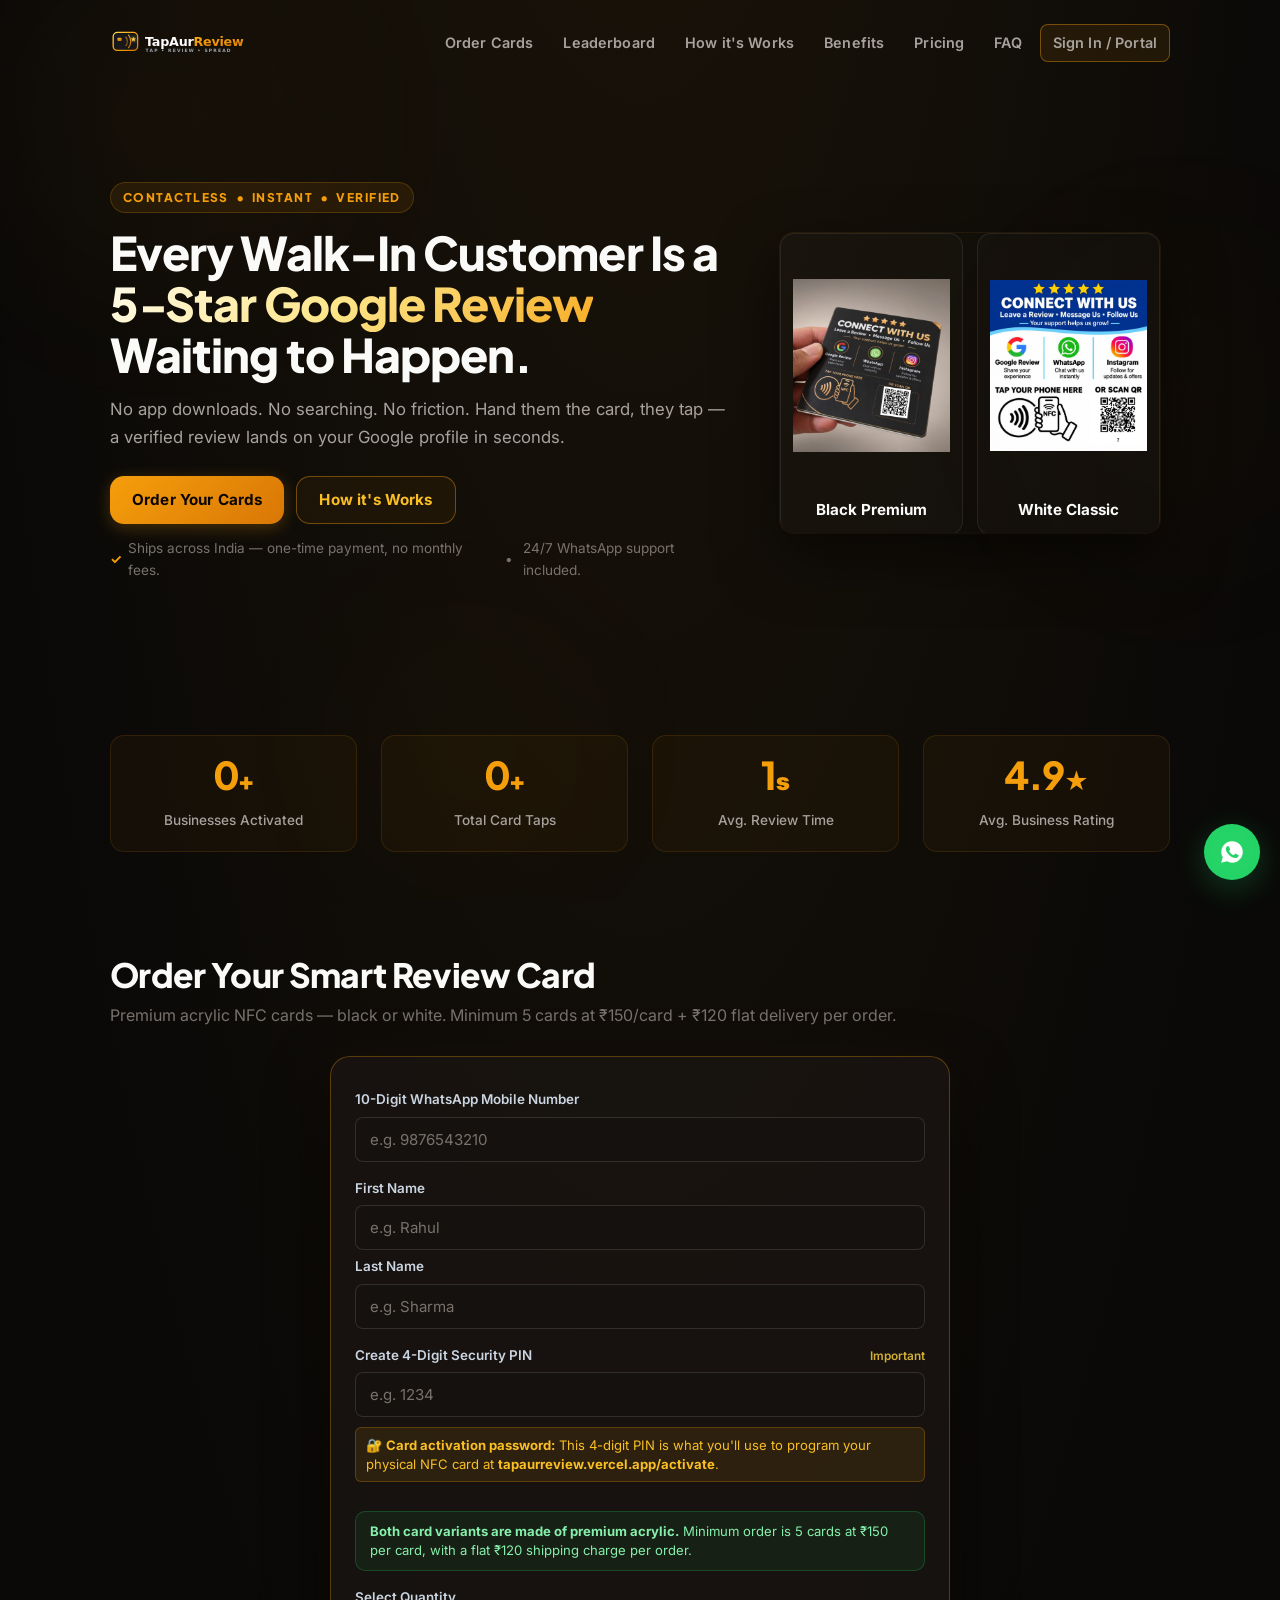
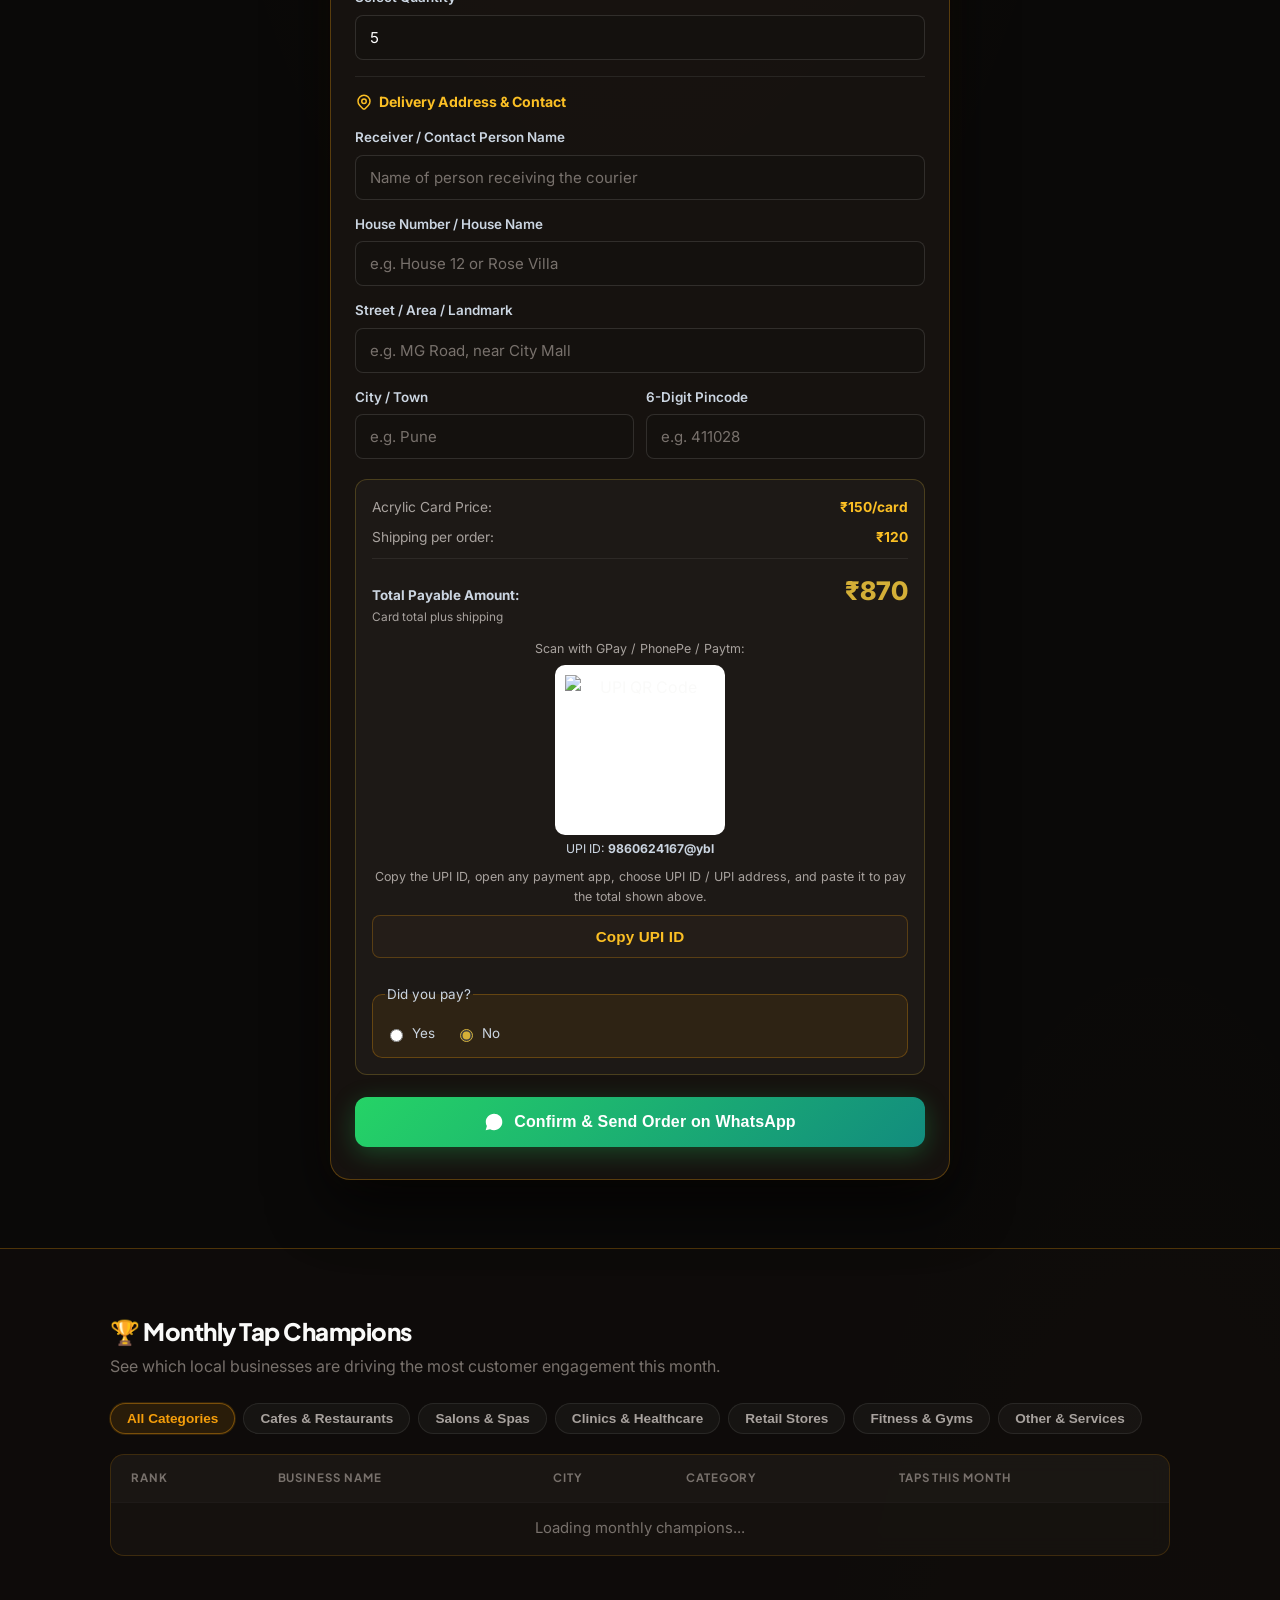
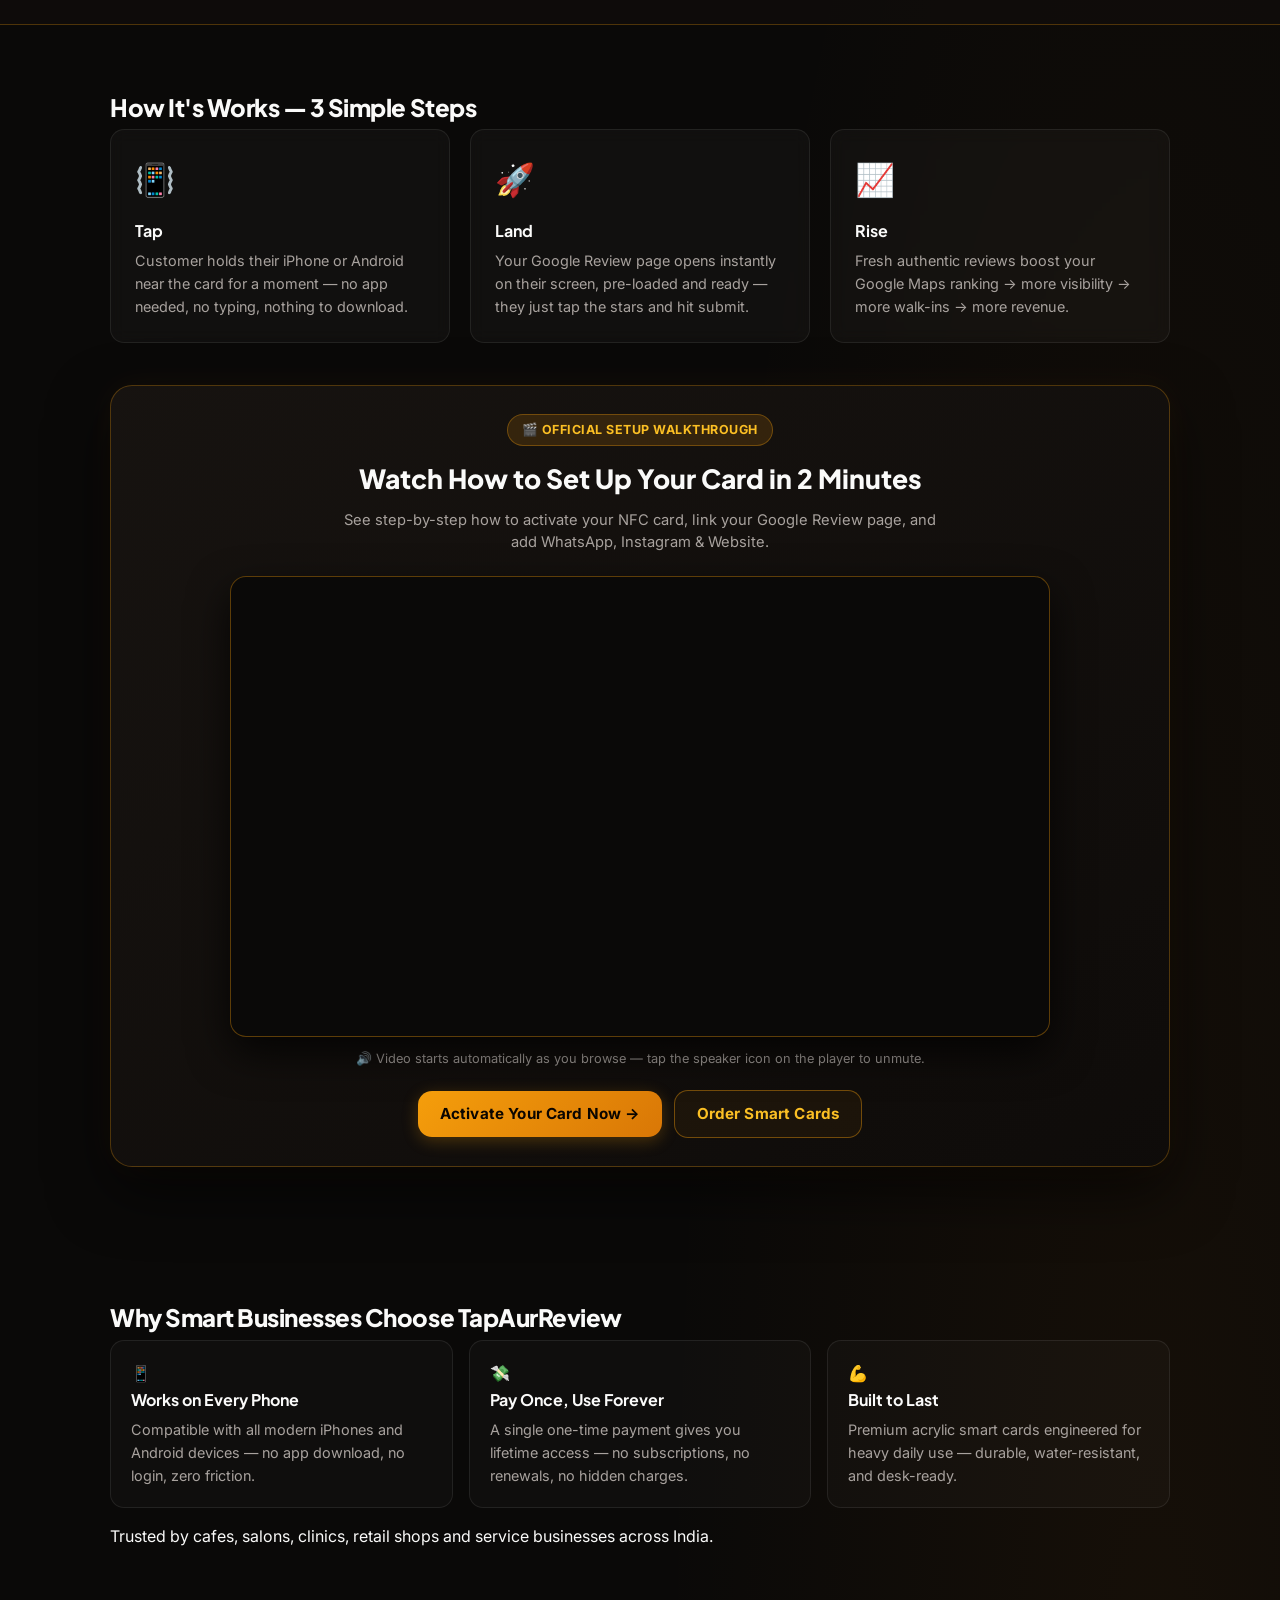
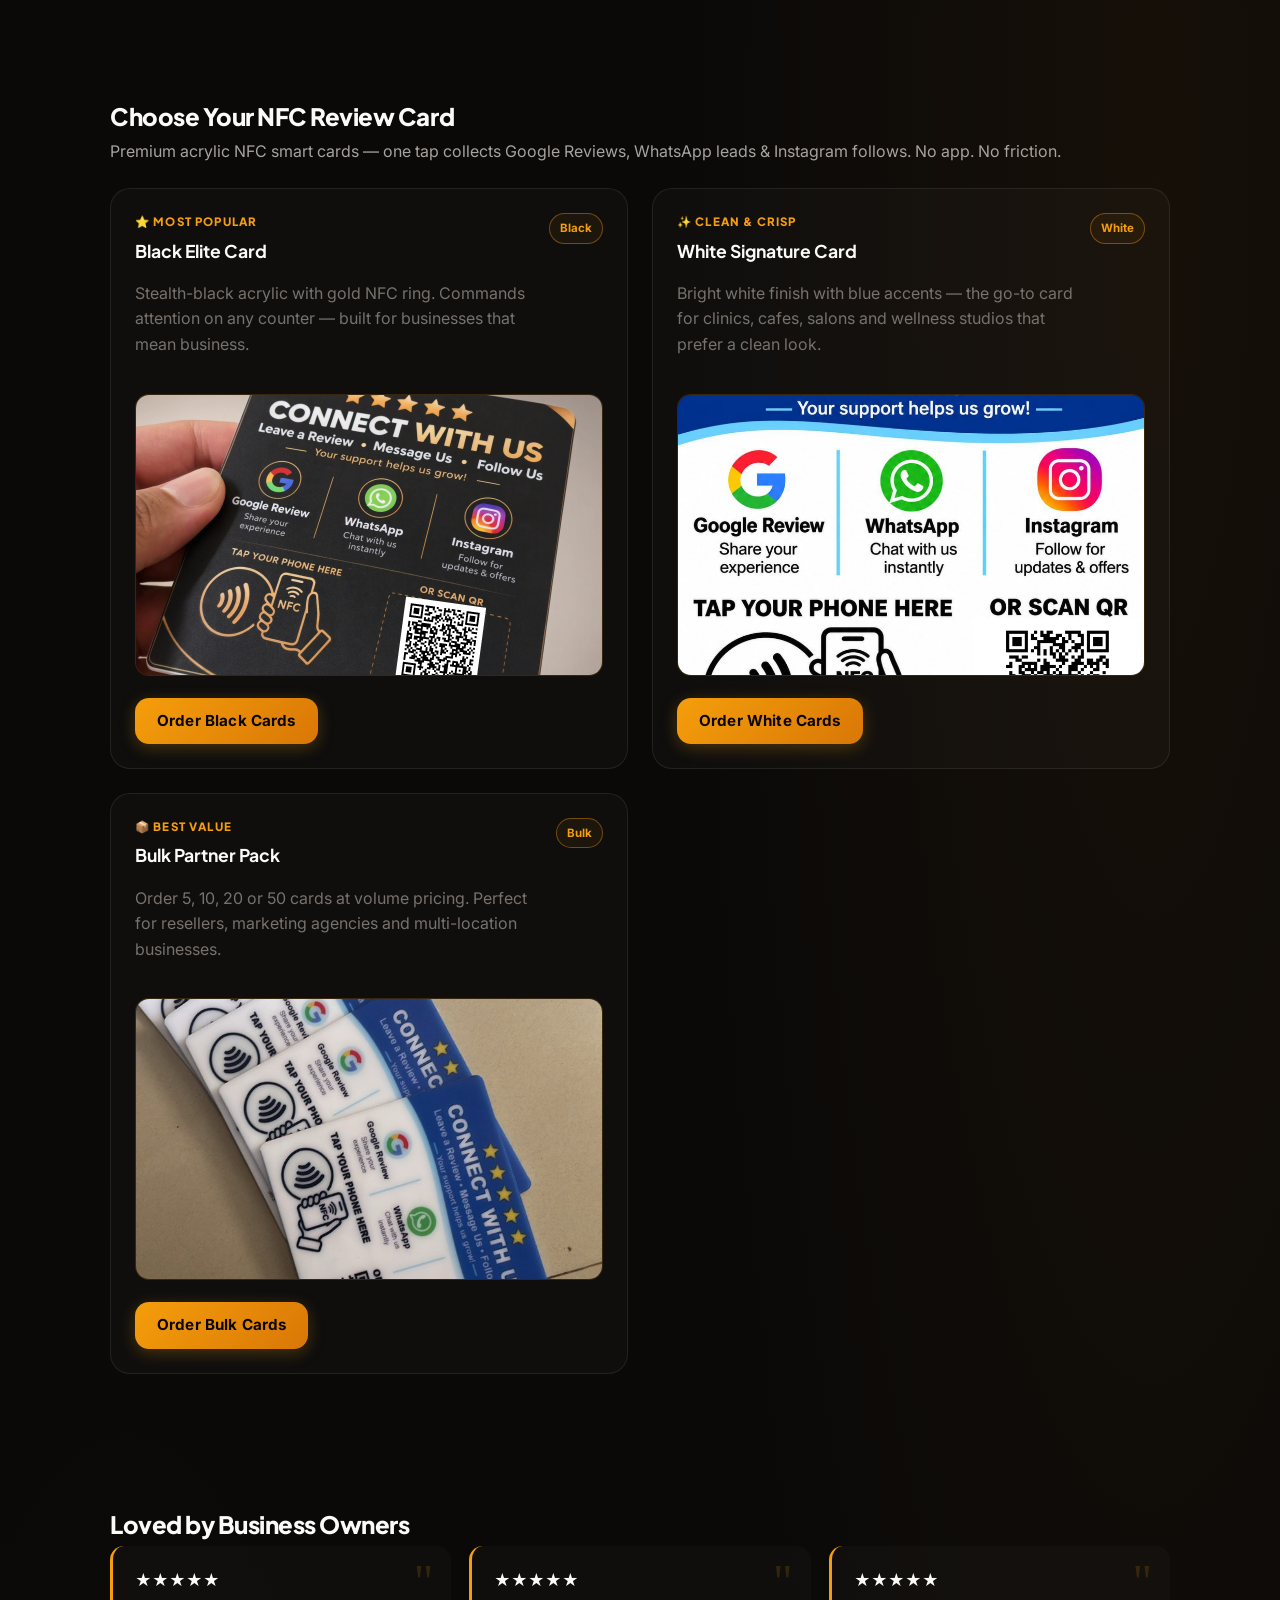
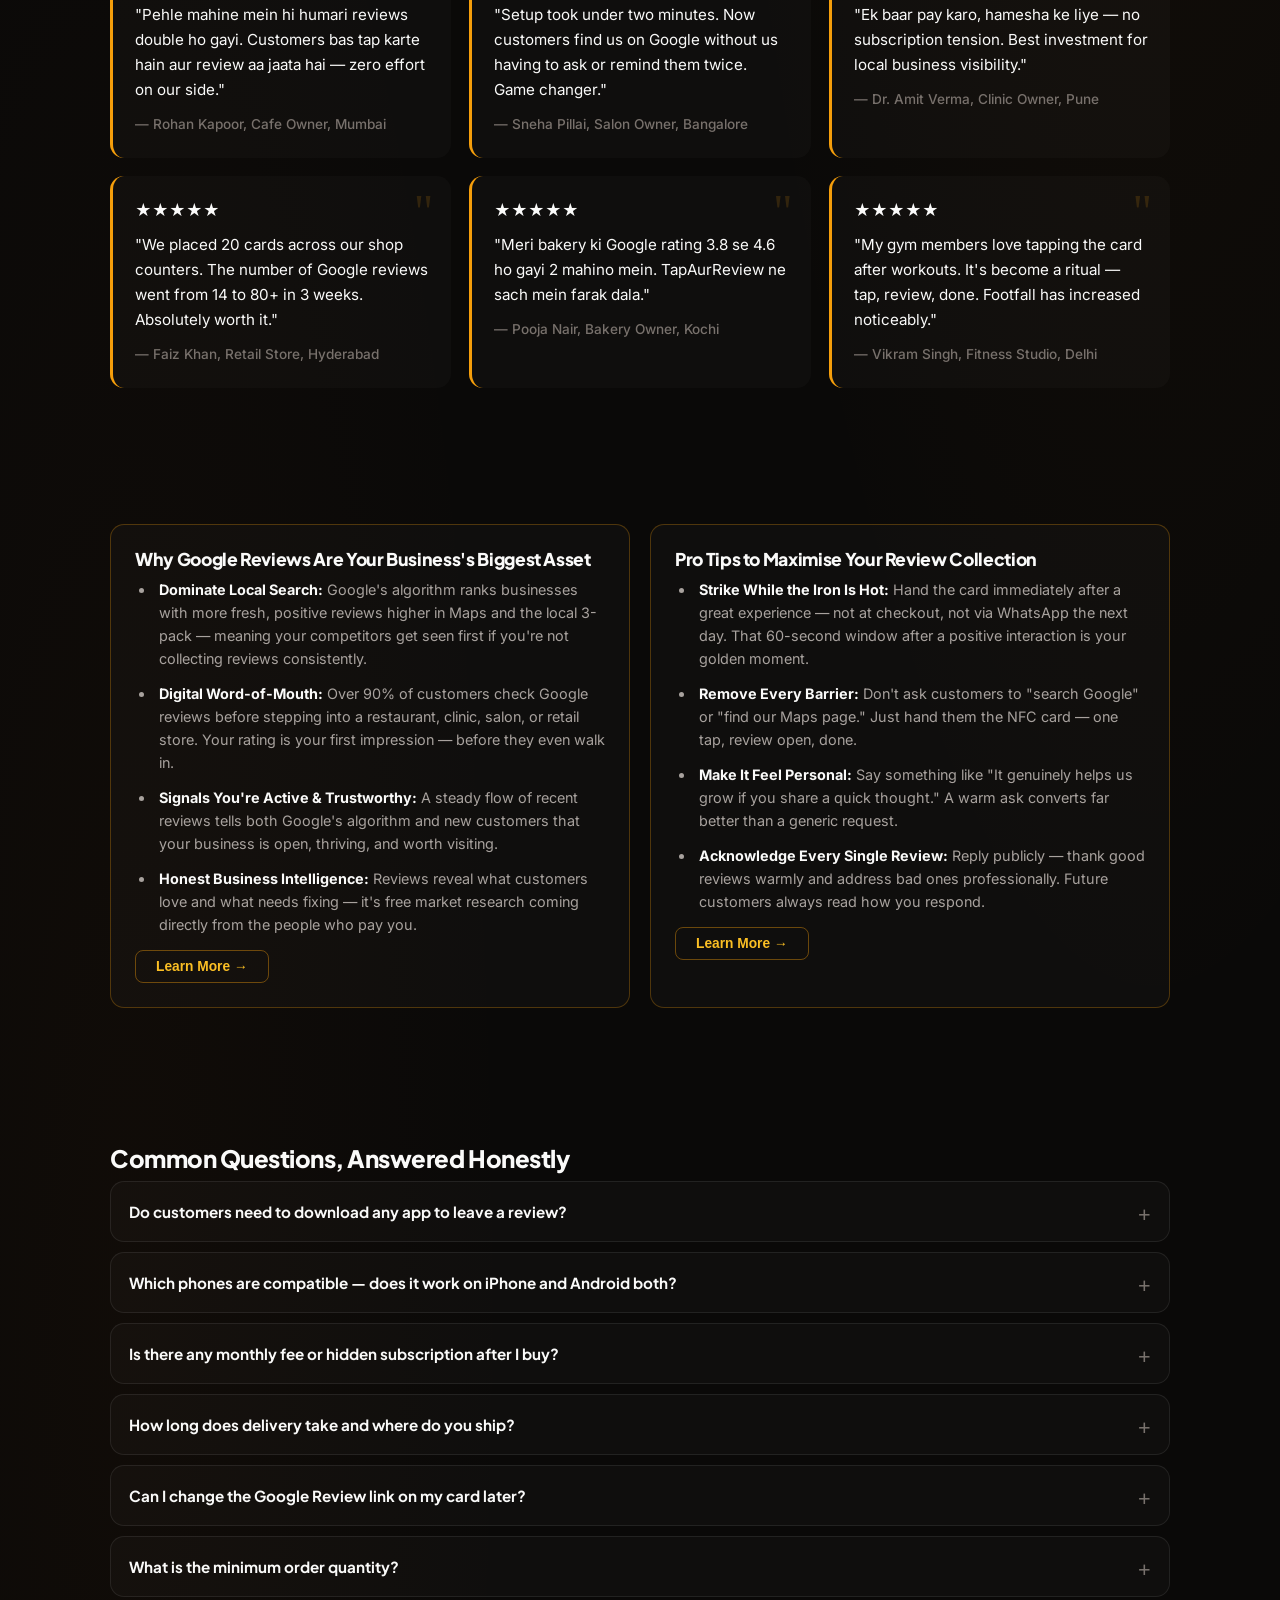
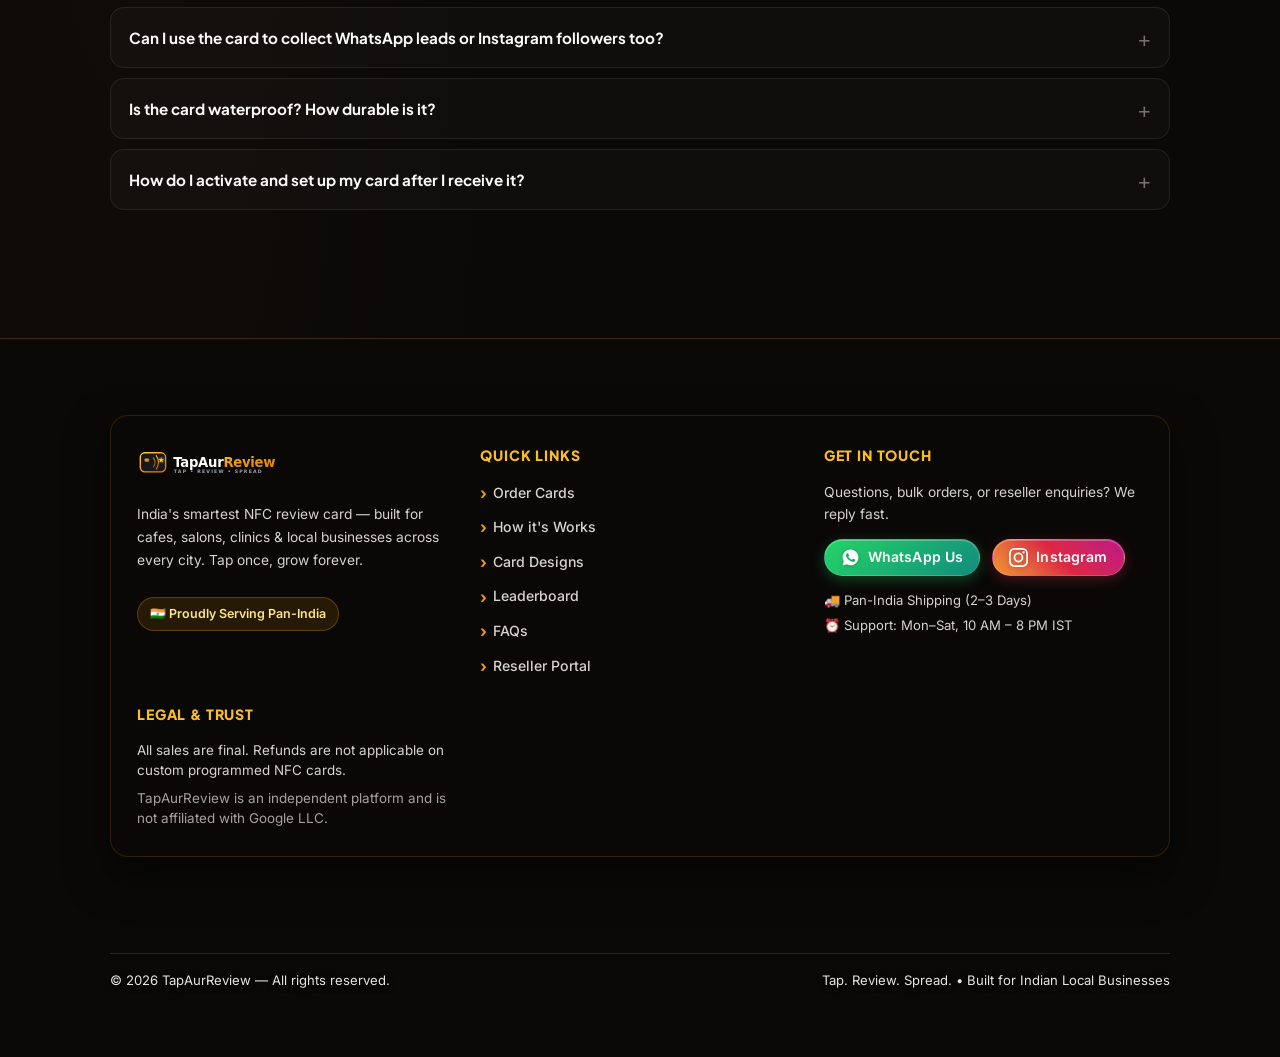
==== commit 6c2fa3b9: "footer-background-error-fix" ====
--- a/index.html
+++ b/index.html
@@ -26,17 +26,17 @@
       background-color: #0a0908;
       background-image:
         linear-gradient(180deg,
-          rgba(10, 9, 8, 0.98) 0%,
-          rgba(10, 9, 8, 0.84) 38%,
-          rgba(10, 9, 8, 0.56) 76%,
-          rgba(10, 9, 8, 0.72) 100%
+          rgba(10, 9, 8, 0.96) 0%,
+          rgba(10, 9, 8, 0.68) 38%,
+          rgba(10, 9, 8, 0.25) 75%,
+          rgba(10, 9, 8, 0.48) 100%
         ),
-        url('assets/footer-india-bg.webp');
+        url('/assets/footer-india-bg.webp');
       background-position: center top, center bottom;
       background-repeat: no-repeat, no-repeat;
       background-size: 100% 100%, min(100%, 1500px) auto;
       border-top: 1px solid rgba(245, 158, 11, 0.22);
-      padding: 52px 0 36px;
+      padding: 52px 0 42px;
       overflow: hidden;
     }
 
@@ -128,16 +128,25 @@
 
     @media (max-width: 767px) {
       .home-footer {
-        background-size: 100% 100%, 135% auto;
+        background-image:
+          linear-gradient(180deg,
+            rgba(10, 9, 8, 0.95) 0%,
+            rgba(10, 9, 8, 0.62) 45%,
+            rgba(10, 9, 8, 0.14) 80%,
+            rgba(10, 9, 8, 0.35) 100%
+          ),
+          url('/assets/footer-india-bg.webp');
+        background-size: 100% 100%, 165% auto;
         background-position: center top, center bottom;
-        padding: 36px 0 24px;
+        padding: 32px 0 135px;
       }
       .home-footer .footer-grid {
         padding: 20px 18px;
         gap: 24px;
+        background: rgba(12, 10, 8, 0.72);
       }
       .home-footer .footer-bottom-bar {
-        margin-top: 64px;
+        margin-top: 28px;
         flex-direction: column;
         text-align: center;
       }
